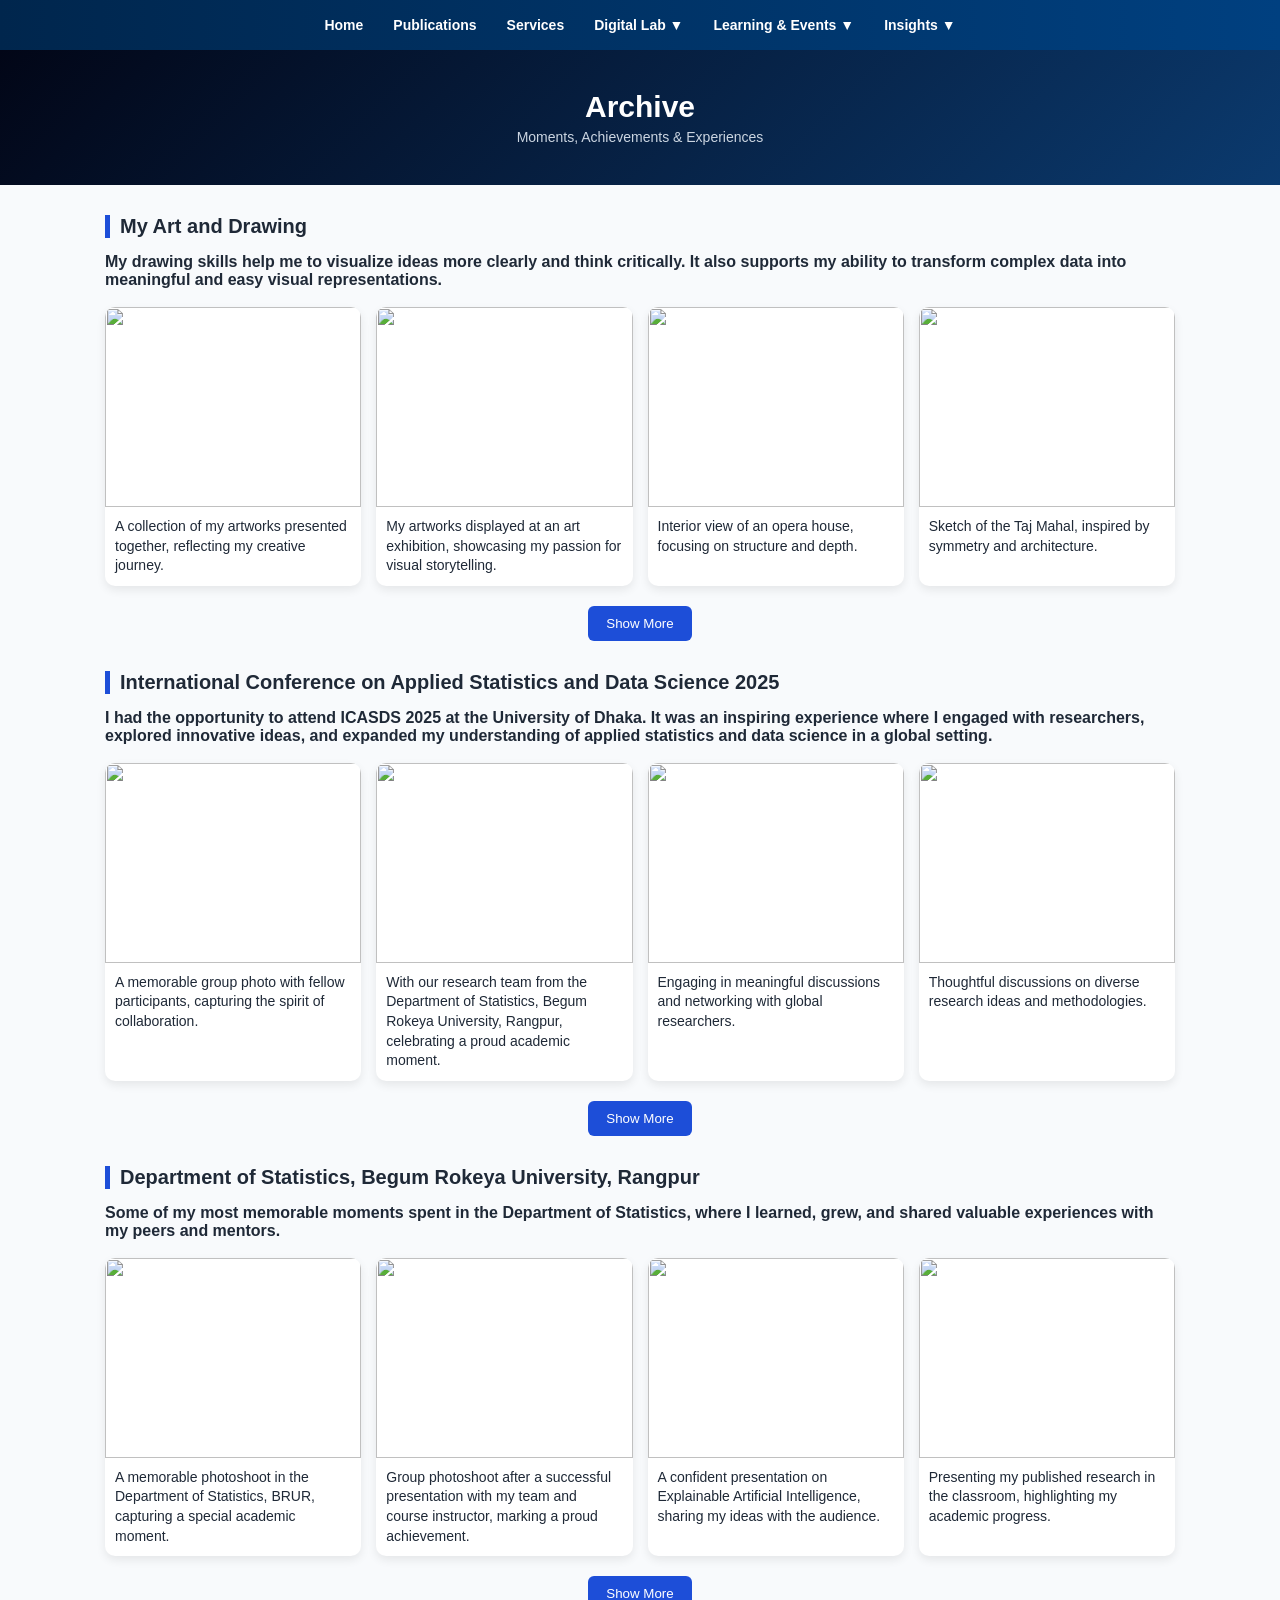
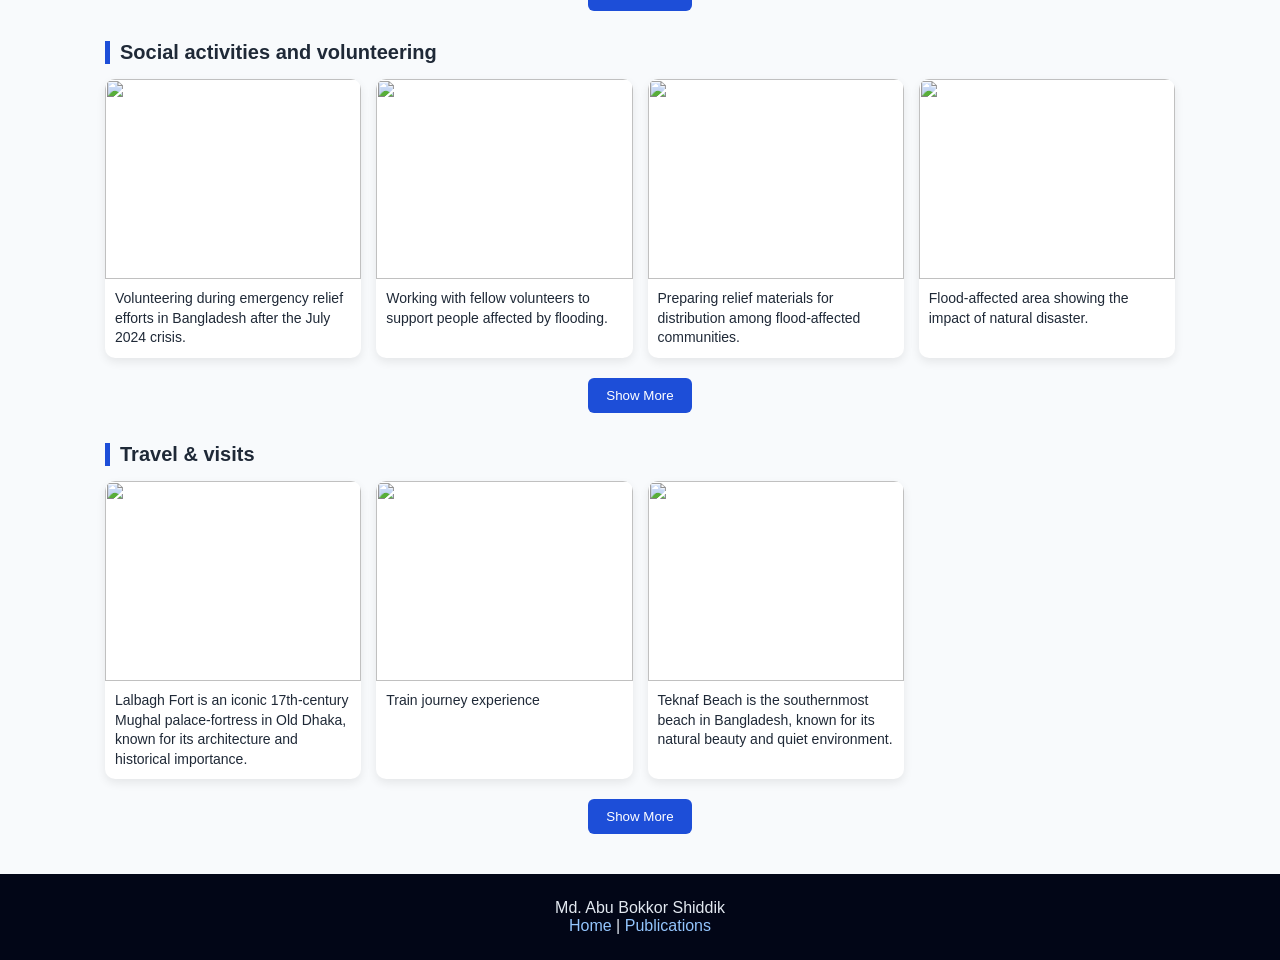
==== archive.html @ 3e2568f6 "Update archive.html" ====
<!DOCTYPE html>
<html lang="en">
<head>
<link rel="icon" type="image/png" href="https://raw.githubusercontent.com/abubokkorshiddik/AbuBokkorShiddik.abs798/main/abslogo.png">
<link rel="apple-touch-icon" href="https://raw.githubusercontent.com/abubokkorshiddik/AbuBokkorShiddik.abs798/main/abslogo.png">
<meta charset="UTF-8">
<meta name="viewport" content="width=device-width, initial-scale=1.0">

<title>Archive | Md. Abu Bokkor Shiddik</title>

<style>

/* RESET */
* {
  margin: 0;
  padding: 0;
  box-sizing: border-box;
}

/* BODY */
body {
  font-family: "Segoe UI", Arial, sans-serif;
  background: #f8fafc;
  color: #1f2937;
}
.sub-title {
  grid-column: 1 / -1;
  font-weight: 600;
  font-size: 16px;
  margin-top: 15px;
  color: #1f2937;
}
/* NAVBAR */
.navbar {
  background: linear-gradient(90deg, #00264d, #004080);
  position: sticky;
  top: 0;
  z-index: 999;
}

.nav-inner {
  max-width: 1100px;
  margin: auto;
  display: flex;
  align-items: center;
  gap: 10px;
  padding: 10px 15px;
  flex-wrap: wrap;
  justify-content: center;
}

.nav-inner a,
.dropbtn {
  color: white;
  text-decoration: none;
  font-size: 14px;
  padding: 7px 10px;
  border: none;
  background: none;
  cursor: pointer;
  font-weight: 600;
}

.nav-inner a:hover,
.dropbtn:hover {
  background: rgba(255,255,255,0.15);
  border-radius: 5px;
}

/* DROPDOWN */
.dropdown {
  position: relative;
}

.dropdown-content {
  display: none;
  position: absolute;
  background: #0f172a;
  min-width: 180px;
  top: 35px;
  border-radius: 6px;
}

.dropdown-content a {
  display: block;
  padding: 10px;
  color: #cbd5e1;
}

.dropdown-content a:hover {
  background: #1f2937;
  color: white;
}

.dropdown:hover .dropdown-content {
  display: block;
}

/* HEADER */
.header {
  background: linear-gradient(135deg, #020617, #0b3a6e);
  color: white;
  text-align: center;
  padding: 40px 15px;
}

.header h1 {
  font-size: 30px;
}

.header p {
  margin-top: 5px;
  font-size: 14px;
  color: #cbd5e1;
}

/* SECTION */
.section {
  max-width: 1100px;
  margin: 30px auto;
  padding: 0 15px;
}

.section h2 {
  font-size: 20px;
  margin-bottom: 15px;
  border-left: 5px solid #1d4ed8;
  padding-left: 10px;
}
.subsection {
  grid-column: 1 / -1;
  font-size: 16px;
  font-weight: 700;
  margin-top: 15px;
  color: #1e3a8a;
}
/* GRID */
.grid {
  display: grid;
  gap: 15px;
  align-items: stretch;
}
.card {
  opacity: 0;
  transform: translateY(10px);
  transition: all 0.4s ease;
}

.card.show {
  opacity: 1;
  transform: translateY(0);
}
/* RESPONSIVE GRID */
@media (min-width: 1024px) {
  .grid {
    grid-template-columns: repeat(4, 1fr);
  }
}

@media (min-width: 600px) and (max-width: 1023px) {
  .grid {
    grid-template-columns: repeat(2, 1fr);
  }
}

@media (max-width: 599px) {
  .grid {
    grid-template-columns: 1fr;
  }
}

/* CARD */
.card {
  background: white;
  border-radius: 10px;
  overflow: hidden;
  box-shadow: 0 4px 10px rgba(0,0,0,0.08);
  transition: 0.3s;
}

.card:hover {
  transform: translateY(-4px);
}

/* IMAGE */
.card img {
  width: 100%;
  height: 200px;
  object-fit: cover;
  display: block;
}

/* TEXT */
.card p {
  padding: 10px;
  font-size: 14px;
  line-height: 1.4;
}

/* HIDDEN */
.hidden {
  display: none !important;
}

/* BUTTON */
.show-btn {
  display: block;
  margin: 20px auto;
  padding: 10px 18px;
  border: none;
  background: #1d4ed8;
  color: white;
  border-radius: 6px;
  cursor: pointer;
}

.show-btn:hover {
  background: #1e40af;
}

/* FOOTER */
footer {
  background: #020617;
  color: #e2e8f0;
  text-align: center;
  padding: 25px;
  margin-top: 40px;
}

footer a {
  color: #93c5fd;
  text-decoration: none;
}

footer a:hover {
  color: white;
}

</style>

</head>

<body>

<!-- NAVBAR -->
<nav class="navbar">
  <div class="nav-inner">

    <a href="home.html">Home</a>
    <a href="publications.html">Publications</a>
<a href="service.html">Services</a>
    <div class="dropdown">
      <button class="dropbtn">Digital Lab ▼</button>
      <div class="dropdown-content">
        <a href="projects.html">Projects</a>
        <a href="data-code.html">Data & Code</a>
      </div>
    </div>

    <div class="dropdown">
      <button class="dropbtn">Learning & Events ▼</button>
      <div class="dropdown-content">
        <a href="courses.html">Courses & Training</a>
        <a href="conference-and-workshop.html">Conferences & Workshops</a>
      </div>
    </div>

    

    <div class="dropdown">
      <button class="dropbtn">Insights ▼</button>
      <div class="dropdown-content">
        <a href="insights.html">Posts</a>
        <a href="videos.html">Videos</a>
        <a href="archive.html">Photos & Archive</a>
      </div>
    </div>

  </div>
</nav>

<div id="lightbox" style="
  position: fixed;
  top: 0; left: 0;
  width: 100%; height: 100%;
  background: rgba(0,0,0,0.95);
  display: none;
  align-items: center;
  justify-content: center;
  flex-direction: column;
  z-index: 9999;
  padding: 20px;
">

  <img id="lightbox-img" style="
    max-width: 95%;
    max-height: 85%;
    width: auto;
    height: auto;
    object-fit: contain;
    border-radius: 8px;
    box-shadow: 0 10px 30px rgba(0,0,0,0.6);
  ">

  <!-- CLOSE BUTTON -->
  <button onclick="closeLightbox()" style="
    margin-top: 15px;
    padding: 10px 18px;
    border: none;
    background: #dc2626;
    color: white;
    border-radius: 6px;
    cursor: pointer;
    font-size: 14px;
    font-weight: 600;
  ">
    ✕ Close
  </button>

</div>
  
<!-- HEADER -->
<div class="header">
  <h1>Archive</h1>
  <p>Moments, Achievements & Experiences</p>
</div>










<!-- Art-->
<div class="section">
  <h2>My Art and Drawing</h2>

  <h4>
    My drawing skills help me to visualize ideas more clearly and think critically. 
    It also supports my ability to transform complex data into meaningful and easy visual representations.
  </h4>
  <br>

  <div class="grid" id="art">

    <div class="card">
      <img src="https://github.com/user-attachments/assets/f58caf27-92bb-40c7-a70c-789c85ff52ac"
           loading="lazy"
           decoding="async"
           fetchpriority="low"
           width="400" height="300"
           onclick="openLightbox(this)">
      <p>A collection of my artworks presented together, reflecting my creative journey.</p>
    </div>

    <div class="card">
      <img src="https://github.com/user-attachments/assets/c17f783c-0836-435f-a81b-85e2973901d8"
           loading="lazy"
           decoding="async"
           fetchpriority="low"
           width="400" height="300"
           onclick="openLightbox(this)">
      <p>My artworks displayed at an art exhibition, showcasing my passion for visual storytelling.</p>
    </div>

    <div class="card">
      <img src="https://github.com/user-attachments/assets/fa0f9e8d-51b3-4389-af4c-db37f8de9278"
           loading="lazy"
           decoding="async"
           fetchpriority="low"
           width="400" height="300"
           onclick="openLightbox(this)">
      <p>Interior view of an opera house, focusing on structure and depth.</p>
    </div>

    <div class="card">
      <img src="https://github.com/user-attachments/assets/f1d33453-810b-4374-b11a-6e66a73538db"
           loading="lazy"
           decoding="async"
           fetchpriority="low"
           width="400" height="300"
           onclick="openLightbox(this)">
      <p>Sketch of the Taj Mahal, inspired by symmetry and architecture.</p>
    </div>

    <!-- Hidden items -->
    <div class="card hidden">
      <img src="https://github.com/user-attachments/assets/ed3f8ee7-904f-4d0f-aee5-40188eb6c3a8"
           loading="lazy"
           decoding="async"
           fetchpriority="low"
           width="400" height="300"
           onclick="openLightbox(this)">
      <p>Street scene inspired by London, capturing urban life.</p>
    </div>

    <div class="card hidden">
      <img src="https://github.com/user-attachments/assets/3e09d7c8-17eb-4053-8111-90a92cae811e"
           loading="lazy"
           decoding="async"
           fetchpriority="low"
           width="400" height="300"
           onclick="openLightbox(this)">
      <p>Lighthouse symbolizing solitude and waiting.</p>
    </div>

    <div class="card hidden">
      <img src="https://github.com/user-attachments/assets/9a516bbb-546d-4bd9-b212-bb05fd2aae56"
           loading="lazy"
           decoding="async"
           fetchpriority="low"
           width="400" height="300"
           onclick="openLightbox(this)">
      <p>Rural house in Bangladesh beside a river.</p>
    </div>

    <div class="card hidden">
      <img src="https://github.com/user-attachments/assets/961d6556-4a16-4139-9837-0a1316914d14"
           loading="lazy"
           decoding="async"
           fetchpriority="low"
           width="400" height="300"
           onclick="openLightbox(this)">
      <p>Abandoned house, showing fading memories.</p>
    </div>

    <div class="card hidden">
      <img src="https://github.com/user-attachments/assets/f4efa897-dff5-4eec-bae9-d4a6ee5e28db"
           loading="lazy"
           decoding="async"
           fetchpriority="low"
           width="400" height="300"
           onclick="openLightbox(this)">
      <p>Detailed street lantern focusing on light and shadow.</p>
    </div>

    <div class="card hidden">
      <img src="https://github.com/user-attachments/assets/300ffcf3-83af-4849-9726-4c182c499856"
           loading="lazy"
           decoding="async"
           fetchpriority="low"
           width="400" height="300"
           onclick="openLightbox(this)">
      <p>Lighthouse under moonlight, showing calm beauty.</p>
    </div>

    <div class="card hidden">
      <img src="https://github.com/user-attachments/assets/9b467720-8d41-401d-ba9a-0efb037a9b48"
           loading="lazy"
           decoding="async"
           fetchpriority="low"
           width="400" height="300"
           onclick="openLightbox(this)">
      <p>Hunter’s wooden house in a forest, drawn from imagination.</p>
    </div>

    <div class="card hidden">
      <img src="https://github.com/user-attachments/assets/dc4081b3-6d4e-4727-acd5-2b6c735728d8"
           loading="lazy"
           decoding="async"
           fetchpriority="low"
           width="400" height="300"
           onclick="openLightbox(this)">
      <p>Jatiya Sangsad Bhaban, one of the largest legislative complexes.</p>
    </div>

    <div class="card hidden">
      <img src="https://github.com/user-attachments/assets/e73aa1f8-58c8-481c-99db-287185a6d822"
           loading="lazy"
           decoding="async"
           fetchpriority="low"
           width="400" height="300"
           onclick="openLightbox(this)">
      <p>Art for Pohela Boishakh, using cultural themes.</p>
    </div>

    <div class="card hidden">
      <img src="https://github.com/user-attachments/assets/0f0f38b1-b9f6-42f5-acc7-9bac55480ed1"
           loading="lazy"
           decoding="async"
           fetchpriority="low"
           width="400" height="300"
           onclick="openLightbox(this)">
      <p>Art competition organized by Bishwa Sahitya Kendra.</p>
    </div>

  </div>

  <button class="show-btn" onclick="showMore('art', this)">Show More</button>
</div>



  
<!-- CONFERENCE AT DU -->
<div class="section">
  <h2>International Conference on Applied Statistics and Data Science 2025</h2>

  <h4>
    I had the opportunity to attend ICASDS 2025 at the University of Dhaka. It was an inspiring experience where I engaged with researchers, explored innovative ideas, and expanded my understanding of applied statistics and data science in a global setting.
  </h4><br>

  <div class="grid" id="conference">

    <div class="card">
      <img src="https://github.com/user-attachments/assets/a018d3b2-c0d4-4ad9-bf37-0830107b3e78"
           loading="lazy"
         decoding="async"
  fetchpriority="low"
           width="400" height="300"
           onclick="openLightbox(this)">
      <p>A memorable group photo with fellow participants, capturing the spirit of collaboration.</p>
    </div>

    <div class="card">
      <img src="https://github.com/user-attachments/assets/7efc5424-1858-4fd5-ba77-dada434175a0"
           loading="lazy"
         decoding="async"
  fetchpriority="low"
           width="400" height="300"
           onclick="openLightbox(this)">
      <p>With our research team from the Department of Statistics, Begum Rokeya University, Rangpur, celebrating a proud academic moment.</p>
    </div>

    <div class="card">
      <img src="https://github.com/user-attachments/assets/c2da5c9e-7de5-40c9-8a45-c6d363c8970f"
           loading="lazy"
         decoding="async"
  fetchpriority="low"
           width="400" height="300"
           onclick="openLightbox(this)">
      <p>Engaging in meaningful discussions and networking with global researchers.</p>
    </div>

    <div class="card">
      <img src="https://github.com/user-attachments/assets/efb214e0-1201-4591-b4d8-5a5d71a959bf"
           loading="lazy"
         decoding="async"
  fetchpriority="low"
           width="400" height="300"
           onclick="openLightbox(this)">
      <p>Thoughtful discussions on diverse research ideas and methodologies.</p>
    </div>

    <div class="card hidden">
      <img src="https://github.com/user-attachments/assets/7f435a7d-a90f-40b3-a3b9-64446477e85b"
           loading="lazy"
         decoding="async"
  fetchpriority="low"
           width="400" height="300"
           onclick="openLightbox(this)">
      <p>Presenting research work during the poster session with confidence.</p>
    </div>

    <div class="card hidden">
      <img src="https://github.com/user-attachments/assets/78755250-f12d-4de9-8aeb-817db24f2fa7"
           loading="lazy"
         decoding="async"
  fetchpriority="low"
           width="400" height="300"
           onclick="openLightbox(this)">
      <p>An engaging moment during poster presentation and academic exchange.</p>
    </div>

    <div class="card hidden">
      <img src="https://github.com/user-attachments/assets/dd29ba96-9a6f-429c-ba12-342eaefed77b"
           loading="lazy"
         decoding="async"
  fetchpriority="low"
           width="400" height="300"
           onclick="openLightbox(this)">
      <p>An engaging moment during poster presentation and academic exchange.</p>
    </div>

    <div class="card hidden">
      <img src="https://github.com/user-attachments/assets/9f9ba732-c817-4ecd-9f1e-d533f48a356a"
           loading="lazy"
         decoding="async"
  fetchpriority="low"
           width="400" height="300"
           onclick="openLightbox(this)">
      <p>An engaging moment during poster presentation and academic exchange.</p>
    </div>

    <div class="card hidden">
      <img src="https://github.com/user-attachments/assets/570334a3-2740-40af-95b9-adcfa8160959"
           loading="lazy"
         decoding="async"
  fetchpriority="low"
           width="400" height="300"
           onclick="openLightbox(this)">
      <p>An engaging moment during poster presentation and academic exchange.</p>
    </div>

    <div class="card hidden">
      <img src="https://github.com/user-attachments/assets/2c079f2b-8eae-40b9-bd92-96e575381beb"
           loading="lazy"
         decoding="async"
  fetchpriority="low"
           width="400" height="300"
           onclick="openLightbox(this)">
      <p>Another engaging moment during poster presentation and academic exchange.</p>
    </div>

    <div class="card hidden">
      <img src="https://github.com/user-attachments/assets/eb3c1cda-cd2c-46c5-897a-3b9b643ba8a2"
           loading="lazy"
         decoding="async"
  fetchpriority="low"
           width="400" height="300"
           onclick="openLightbox(this)">
      <p>A photo capturing the collaborative and academic atmosphere.</p>
    </div>

    <div class="card hidden">
      <img src="https://github.com/user-attachments/assets/b0e51715-6a58-4794-9f58-bcb0750b836b"
           loading="lazy"
         decoding="async"
  fetchpriority="low"
           width="400" height="300"
           onclick="openLightbox(this)">
      <p>Team photo from the second day of the conference, reflecting strong teamwork.</p>
    </div>

    <div class="card hidden">
      <img src="https://github.com/user-attachments/assets/f55af88c-7a1b-45da-b818-a72ff41db51c"
           loading="lazy"
         decoding="async"
  fetchpriority="low"
           width="400" height="300"
           onclick="openLightbox(this)">
      <p>One of my research abstracts, showcasing my academic work.</p>
    </div>

    <div class="card hidden">
      <img src="https://github.com/user-attachments/assets/d4d9ef76-4953-4a1a-96cd-44d080e64283"
           loading="lazy"
         decoding="async"
  fetchpriority="low"
           width="400" height="300"
           onclick="openLightbox(this)">
      <p>A second abstract representing my continued research contributions.</p>
    </div>

    <div class="card hidden">
      <img src="https://github.com/user-attachments/assets/a5c31d33-9e51-4290-b4fc-b66eef6e2a92"
           loading="lazy"
         decoding="async"
  fetchpriority="low"
           width="400" height="300"
           onclick="openLightbox(this)">
      <p>Preparation of my research poster for presentation at the conference.</p>
    </div>

  </div>

  <button class="show-btn" onclick="showMore('conference', this)">Show More</button>
</div>

  



  
<div class="section">
  <h2>Department of Statistics, Begum Rokeya University, Rangpur</h2>

  <h4>
    Some of my most memorable moments spent in the Department of Statistics, where I learned, grew, and shared valuable experiences with my peers and mentors.
  </h4> </br>

  <div class="grid" id="stat">

    <div class="card">
      <img loading="lazy"  decoding="async"
  fetchpriority="low" src="https://github.com/user-attachments/assets/f2ff218d-4f7b-4ec9-a1a9-dbf797734a51" onclick="openLightbox(this)">
      <p>A memorable photoshoot in the Department of Statistics, BRUR, capturing a special academic moment.</p>
    </div>

    <div class="card">
      <img loading="lazy"  decoding="async"
  fetchpriority="low" src="https://github.com/user-attachments/assets/bfa3110e-b202-4d22-aa4d-06bc37d635eb" onclick="openLightbox(this)">
      <p>Group photoshoot after a successful presentation with my team and course instructor, marking a proud achievement.</p>
    </div>

    <div class="card">
      <img loading="lazy"  decoding="async"
  fetchpriority="low" src="https://github.com/user-attachments/assets/843323aa-a195-4259-8e94-fa848df2e2c6" onclick="openLightbox(this)">
      <p>A confident presentation on Explainable Artificial Intelligence, sharing my ideas with the audience.</p>
    </div>

    <div class="card">
      <img loading="lazy"  decoding="async"
  fetchpriority="low" src="https://github.com/user-attachments/assets/9c6ff761-47b6-4228-8316-1ac344166c99" onclick="openLightbox(this)">
      <p>Presenting my published research in the classroom, highlighting my academic progress.</p>
    </div>

    <div class="card hidden">
      <img loading="lazy"  decoding="async"
  fetchpriority="low" src="https://github.com/user-attachments/assets/01fd56db-7701-4dee-b967-5155065bbc56" onclick="openLightbox(this)">
      <p>Another moment presenting my research work, reflecting continuous academic engagement.</p>
    </div>

    <div class="card hidden">
      <img loading="lazy"  decoding="async"
  fetchpriority="low" src="https://github.com/user-attachments/assets/997320fa-539d-4457-bf57-d00dacd62116" onclick="openLightbox(this)">
      <p>Participating in a cultural event and reciting the famous poem “Dhumketu”.</p>
    </div>

    <div class="card hidden">
      <img loading="lazy"  decoding="async"
  fetchpriority="low" src="https://github.com/user-attachments/assets/d73e54f8-fab5-4288-a230-0d8ba0d5a7dd" onclick="openLightbox(this)">
      <p>Another cultural performance moment, celebrating literature and heritage.</p>
    </div>

    <div class="card hidden">
      <img loading="lazy"  decoding="async"
  fetchpriority="low" src="https://github.com/user-attachments/assets/2bd0a9a0-a1c2-497b-8fd5-65060170a80a" onclick="openLightbox(this)">
      <p>A group photo with seniors and peers from the Department of Statistics, BRUR.</p>
    </div>

    <div class="card hidden">
      <img loading="lazy"  decoding="async"
  fetchpriority="low" src="https://github.com/user-attachments/assets/7c9ee783-2a3d-4cd0-8cd9-0a89bb4c7073" onclick="openLightbox(this)">
      <p>Attending a seminar on higher study and career opportunities in the USA.</p>
    </div>

    <div class="card hidden">
      <img loading="lazy"  decoding="async"
  fetchpriority="low" src="https://github.com/user-attachments/assets/c9bb19cf-d843-4bcd-8b3e-e3d7dbc249e5" onclick="openLightbox(this)">
      <p>Preparing presentation slides and practicing with team on Correlation Analysis.</p>
    </div>

    <div class="card hidden">
      <img loading="lazy"  decoding="async"
  fetchpriority="low" src="https://github.com/user-attachments/assets/be242ba6-c5d1-4808-b6ed-61e5842bc48f" onclick="openLightbox(this)">
      <p>Observing Victory Day of Bangladesh with the Department.</p>
    </div>

    <div class="card hidden">
      <img loading="lazy"  decoding="async"
  fetchpriority="low" src="https://github.com/user-attachments/assets/1aa9cffc-12f6-4040-879f-26b5a23cbc50" onclick="openLightbox(this)">
      <p>Group photo after final viva voce, marking semester completion.</p>
    </div>

    <div class="card hidden">
      <img loading="lazy"  decoding="async"
  fetchpriority="low" src="https://github.com/user-attachments/assets/b1afb243-1f75-4a86-bb9e-e2def7745196" onclick="openLightbox(this)">
      <p>Team photo after presentation on Introduction to Computer with instructor.</p>
    </div>

  </div>

  <button class="show-btn" onclick="showMore('stat', this)">Show More</button>
</div>


  

  <!-- Social -->
<div class="section">
  <h2>Social activities and volunteering</h2>

  <div class="grid" id="social">

    <div class="card">
      <img src="https://github.com/user-attachments/assets/a8f66ac1-c242-41a8-a209-961fda9dcd9e" 
           loading="lazy" 
         decoding="async"
  fetchpriority="low"
           width="400" height="300"
           onclick="openLightbox(this)">
      <p>Volunteering during emergency relief efforts in Bangladesh after the July 2024 crisis.</p>
    </div>

    <div class="card">
      <img src="https://github.com/user-attachments/assets/fae3e2a9-6661-4962-905f-b05744bfa9b4" 
           loading="lazy" 
         decoding="async"
  fetchpriority="low"
           width="400" height="300"
           onclick="openLightbox(this)">
      <p>Working with fellow volunteers to support people affected by flooding.</p>
    </div>

    <div class="card">
      <img src="https://github.com/user-attachments/assets/c1941e72-abb4-42ee-9c67-0220c298af00" 
           loading="lazy" 
         decoding="async"
  fetchpriority="low"
           width="400" height="300"
           onclick="openLightbox(this)">
      <p>Preparing relief materials for distribution among flood-affected communities.</p>
    </div>

    <div class="card">
      <img src="https://github.com/user-attachments/assets/4635fb6a-6df6-43c9-be56-a7ec0f8f4a60" 
           loading="lazy" 
         decoding="async"
  fetchpriority="low"
           width="400" height="300"
           onclick="openLightbox(this)">
      <p>Flood-affected area showing the impact of natural disaster.</p>
    </div>

    <div class="card hidden">
      <img src="https://github.com/user-attachments/assets/3d172afc-cb79-4b9d-927f-06291c38b2d4" 
           loading="lazy" 
         decoding="async"
  fetchpriority="low"
           width="400" height="300"
           onclick="openLightbox(this)">
      <p>Another view of flood-affected area showing the impact of natural disaster.</p>
    </div>

  </div>

  <button class="show-btn" onclick="showMore('social', this)">Show More</button>
</div>
  












  
<!-- TRAVEL -->
<!-- TRAVEL -->
<div class="section">
  <h2>Travel & visits</h2>

  <div class="grid" id="travel">

    <div class="card">
      <img src="https://github.com/user-attachments/assets/fe721e9b-b87c-4330-9d05-257eba86a648" 
           loading="lazy" width="400" height="300"
           onclick="openLightbox(this)">
      <p>Lalbagh Fort is an iconic 17th-century Mughal palace-fortress in Old Dhaka, known for its architecture and historical importance.</p>
    </div>

    <div class="card">
      <img src="https://github.com/user-attachments/assets/84585753-e922-4e28-ac26-aeba853917f5" 
           loading="lazy" width="400" height="300"
           onclick="openLightbox(this)">
      <p>Train journey experience</p>
    </div>

    <div class="card">
      <img src="https://github.com/user-attachments/assets/ba9ab228-7544-4e87-b325-5d28561608da" 
           loading="lazy"  decoding="async"
  fetchpriority="low" width="400" height="300"
           onclick="openLightbox(this)">
      <p>Teknaf Beach is the southernmost beach in Bangladesh, known for its natural beauty and quiet environment.</p>
    </div>

    <div class="card hidden">
      <img src="https://github.com/user-attachments/assets/a47b7229-885a-41b7-bfa0-07c81f441852" 
           loading="lazy"  decoding="async"
  fetchpriority="low" width="400" height="300"
           onclick="openLightbox(this)">
      <p>The National Martyrs’ Memorial in Savar symbolizes the sacrifice of freedom fighters in 1971.</p>
    </div>

    <div class="card hidden">
      <img src="https://github.com/user-attachments/assets/a709f82a-8322-4bc8-b295-bd5290d525d5" 
           loading="lazy"  decoding="async"
  fetchpriority="low" width="400" height="300"
           onclick="openLightbox(this)">
      <p>Rayerbazar Martyred Intellectuals Memorial represents the loss of intellectuals during the liberation war.</p>
    </div>

    <div class="card hidden">
      <img src="https://github.com/user-attachments/assets/2ca33777-cbba-4e31-80d5-3016c3fd968f" 
           loading="lazy"  decoding="async"
  fetchpriority="low" width="400" height="300"
           onclick="openLightbox(this)">
      <p>Curzon Hall at the University of Dhaka is a historic architectural landmark.</p>
    </div>

    <div class="card hidden">
      <img src="https://github.com/user-attachments/assets/a7eb48ed-89cf-41cd-b962-e09fea0c91a3" 
           loading="lazy"  decoding="async"
  fetchpriority="low" width="400" height="300"
           onclick="openLightbox(this)">
      <p>Patgram Railway Station is an important transport hub in northern Bangladesh.</p>
    </div>

    <div class="card hidden">
      <img src="https://github.com/user-attachments/assets/8038f628-e10c-4828-9f27-dbfbebb437e4" 
           loading="lazy"  decoding="async"
  fetchpriority="low" width="400" height="300"
           onclick="openLightbox(this)">
      <p>Burimari Railway Station connects Bangladesh with the Burimari land port.</p>
    </div>

    <div class="card hidden">
      <img src="https://github.com/user-attachments/assets/5883673f-3369-46f2-8dd4-6bc8c0df1e3b" 
           loading="lazy"  decoding="async"
  fetchpriority="low" width="400" height="300"
           onclick="openLightbox(this)">
      <p>Angarpota enclave is historically important for Bangladesh after the land boundary agreement.</p>
    </div>

    <div class="card hidden">
      <img src="https://github.com/user-attachments/assets/5aef2c89-f0c9-469e-9602-e50b3b7ac460" 
           loading="lazy"  decoding="async"
  fetchpriority="low" width="400" height="300"
           onclick="openLightbox(this)">
      <p>Tin Bigha Corridor provides a 24-hour connection between Bangladesh mainland and enclaves.</p>
    </div>

    <div class="card hidden">
      <img src="https://github.com/user-attachments/assets/3378dae7-dc30-46bd-a456-603bcadf721a" 
           loading="lazy"  decoding="async"
  fetchpriority="low" width="400" height="300"
           onclick="openLightbox(this)">
      <p>Lalmonirhat Railway Station is a major transport hub in northern Bangladesh.</p>
    </div>

    <div class="card hidden">
      <img src="https://github.com/user-attachments/assets/9764d598-4ed2-47d6-9bcd-c39db81e1bb5" 
           loading="lazy"  decoding="async"
  fetchpriority="low" width="400" height="300"
           onclick="openLightbox(this)">
      <p>Burimari Land Port is a key international border crossing point.</p>
    </div>

    <div class="card hidden">
      <img src="https://github.com/user-attachments/assets/537f33d6-6082-4fbc-a3c3-bb04947f8c43" 
           loading="lazy"  decoding="async"
  fetchpriority="low" width="400" height="300"
           onclick="openLightbox(this)">
      <p>Nilphamari Railway Station is one of the oldest railway stations in Bangladesh.</p>
    </div>

    <div class="card hidden">
      <img src="https://github.com/user-attachments/assets/d7c7f407-f8f4-41e8-ad47-bb513d0624b0" 
           loading="lazy"  decoding="async"
  fetchpriority="low" width="400" height="300"
           onclick="openLightbox(this)">
      <p>Nilphamari Railway Station overview</p>
    </div>

    <div class="card hidden">
      <img src="https://github.com/user-attachments/assets/dda74b63-bcb2-4aa3-a03d-8e0b52ce9387" 
           loading="lazy"  decoding="async"
  fetchpriority="low" width="400" height="300"
           onclick="openLightbox(this)">
      <p>An old house in Nilphamari</p>
    </div>

    <div class="card hidden">
      <img src="https://github.com/user-attachments/assets/5a4022b6-2e52-47d7-9a81-87a5028802a4" 
           loading="lazy" decoding="async"
  fetchpriority="low" width="400" height="300"
           onclick="openLightbox(this)">
      <p>Nilsagar is a famous lake known for migratory birds and natural beauty.</p>
    </div>

   

    <div class="card hidden">
      <img src="https://github.com/user-attachments/assets/83d73289-1aab-4590-882c-3b04f48680e6" 
           loading="lazy"  decoding="async"
  fetchpriority="low" width="400" height="300"
           onclick="openLightbox(this)">
      <p>Shah Sultan Balkhi Mahisawar Mazar is a historic religious site in Bogura.</p>
    </div>

    <div class="card hidden">
      <img src="https://github.com/user-attachments/assets/be2f74ea-253b-4434-8b19-283f1f405e0c" 
           loading="lazy"  decoding="async"
  fetchpriority="low" width="400" height="300"
           onclick="openLightbox(this)">
      <p>University of Barishal is a scenic public university in Bangladesh.</p>
    </div>

    <div class="card hidden">
      <img src="https://github.com/user-attachments/assets/c52d8bfc-b85d-4105-85ca-b3e807b244fb" 
           loading="lazy"  decoding="async"
  fetchpriority="low" width="400" height="300"
           onclick="openLightbox(this)">
      <p>Padma River in Rajshahi with peaceful environment and scenic views.</p>
    </div>

    <div class="card hidden">
      <img src="https://github.com/user-attachments/assets/4cdc46d0-a7f0-4d6f-8850-3ad31b54b63b" 
           loading="lazy"  decoding="async"
  fetchpriority="low" width="400" height="300"
           onclick="openLightbox(this)">
      <p>Parbatipur Junction is a historic railway hub in Bangladesh.</p>
    </div>

    <div class="card hidden">
      <img src="https://github.com/user-attachments/assets/b34857c1-e946-44db-8700-c295b7605cfc" 
           loading="lazy"  decoding="async"
  fetchpriority="low" width="400" height="300"
           onclick="openLightbox(this)">
      <p>Kantajew Temple is famous for its terracotta art and historical beauty.</p>
    </div>

    <div class="card hidden">
      <img src="https://github.com/user-attachments/assets/2a78a512-f78a-4ba8-9be4-f95bad0bc7b0" 
           loading="lazy"  decoding="async"
  fetchpriority="low" width="400" height="300"
           onclick="openLightbox(this)">
      <p>Ramsagar National Park is a popular picnic and historical destination.</p>
    </div>

    <div class="card hidden">
      <img src="https://github.com/user-attachments/assets/9f22b181-a9c7-424f-9b3f-cbceff42e7d2" 
           loading="lazy"  decoding="async"
  fetchpriority="low" width="400" height="300"
           onclick="openLightbox(this)">
      <p>Singra National Park is known for its biodiversity and natural forest.</p>
    </div>

    <div class="card hidden">
      <img src="img/travel4.jpg" 
           loading="lazy"  decoding="async"
  fetchpriority="low" width="400" height="300"
           onclick="openLightbox(this)">
      <p>Tetulia is famous for its tea gardens and natural beauty.</p>
    </div>

    <div class="card hidden">
      <img src="https://github.com/user-attachments/assets/2bf51026-1fdd-487a-94a9-49eeb891224b" 
           loading="lazy"  decoding="async"
  fetchpriority="low" width="400" height="300"
           onclick="openLightbox(this)">
      <p>Banglabandha is the northernmost border point of Bangladesh.</p>
    </div>

  </div>

  <button class="show-btn" onclick="showMore('travel', this)">Show More</button>
</div>
  


<!-- FOOTER -->
<footer>
  <p>Md. Abu Bokkor Shiddik</p>
  <p>
    <a href="home.html">Home</a> |
    <a href="publications.html">Publications</a>
  </p>
</footer>






  
<script>

/* SHOW MORE / SHOW LESS (smooth + optimized) */
function showMore(sectionId, btn) {
  const section = document.getElementById(sectionId);
  if (!section) return;

  const cards = section.querySelectorAll('.card');
  const isExpanded = btn.dataset.expanded === "true";

  if (!isExpanded) {

    cards.forEach((card, index) => {
      card.classList.remove('hidden');

      /* add smooth stagger animation */
      setTimeout(() => {
        card.classList.add('show');
      }, index * 40);
    });

    btn.innerText = "Show Less";
    btn.dataset.expanded = "true";

  } else {

    cards.forEach((card, index) => {
      if (index >= 4) {
        card.classList.remove('show');
        card.classList.add('hidden');
      }
    });

    btn.innerText = "Show More";
    btn.dataset.expanded = "false";
  }
}

/* LIGHTBOX OPEN */
function openLightbox(img) {
  const lightbox = document.getElementById("lightbox");
  const lightboxImg = document.getElementById("lightbox-img");

  if (!lightbox || !lightboxImg) return;

  lightbox.style.display = "flex";
  lightboxImg.src = img.src || "";
}

/* LIGHTBOX CLOSE */
function closeLightbox() {
  const lightbox = document.getElementById("lightbox");

  if (lightbox) {
    lightbox.style.display = "none";
  }
}

/* INITIAL SETUP */
document.addEventListener("DOMContentLoaded", () => {

  const lightbox = document.getElementById("lightbox");

  if (lightbox) {

    const lightboxImg = document.getElementById("lightbox-img");

    /* close on outside click */
    lightbox.addEventListener("click", (e) => {
      if (e.target === lightbox) {
        closeLightbox();
      }
    });

    /* close on ESC key */
    document.addEventListener("keydown", (e) => {
      if (e.key === "Escape") {
        closeLightbox();
      }
    });
  }

  /* set initial state for all sections */
  document.querySelectorAll(".section").forEach(section => {
    const cards = section.querySelectorAll(".card");
    const btn = section.querySelector(".show-btn");

    cards.forEach((card, index) => {
      if (index >= 4) {
        card.classList.add("hidden");
      } else {
        card.classList.add("show");
      }
    });

    if (btn) {
      btn.dataset.expanded = "false";
      btn.innerText = "Show More";
    }
  });

});
</script>

</body>
</html>
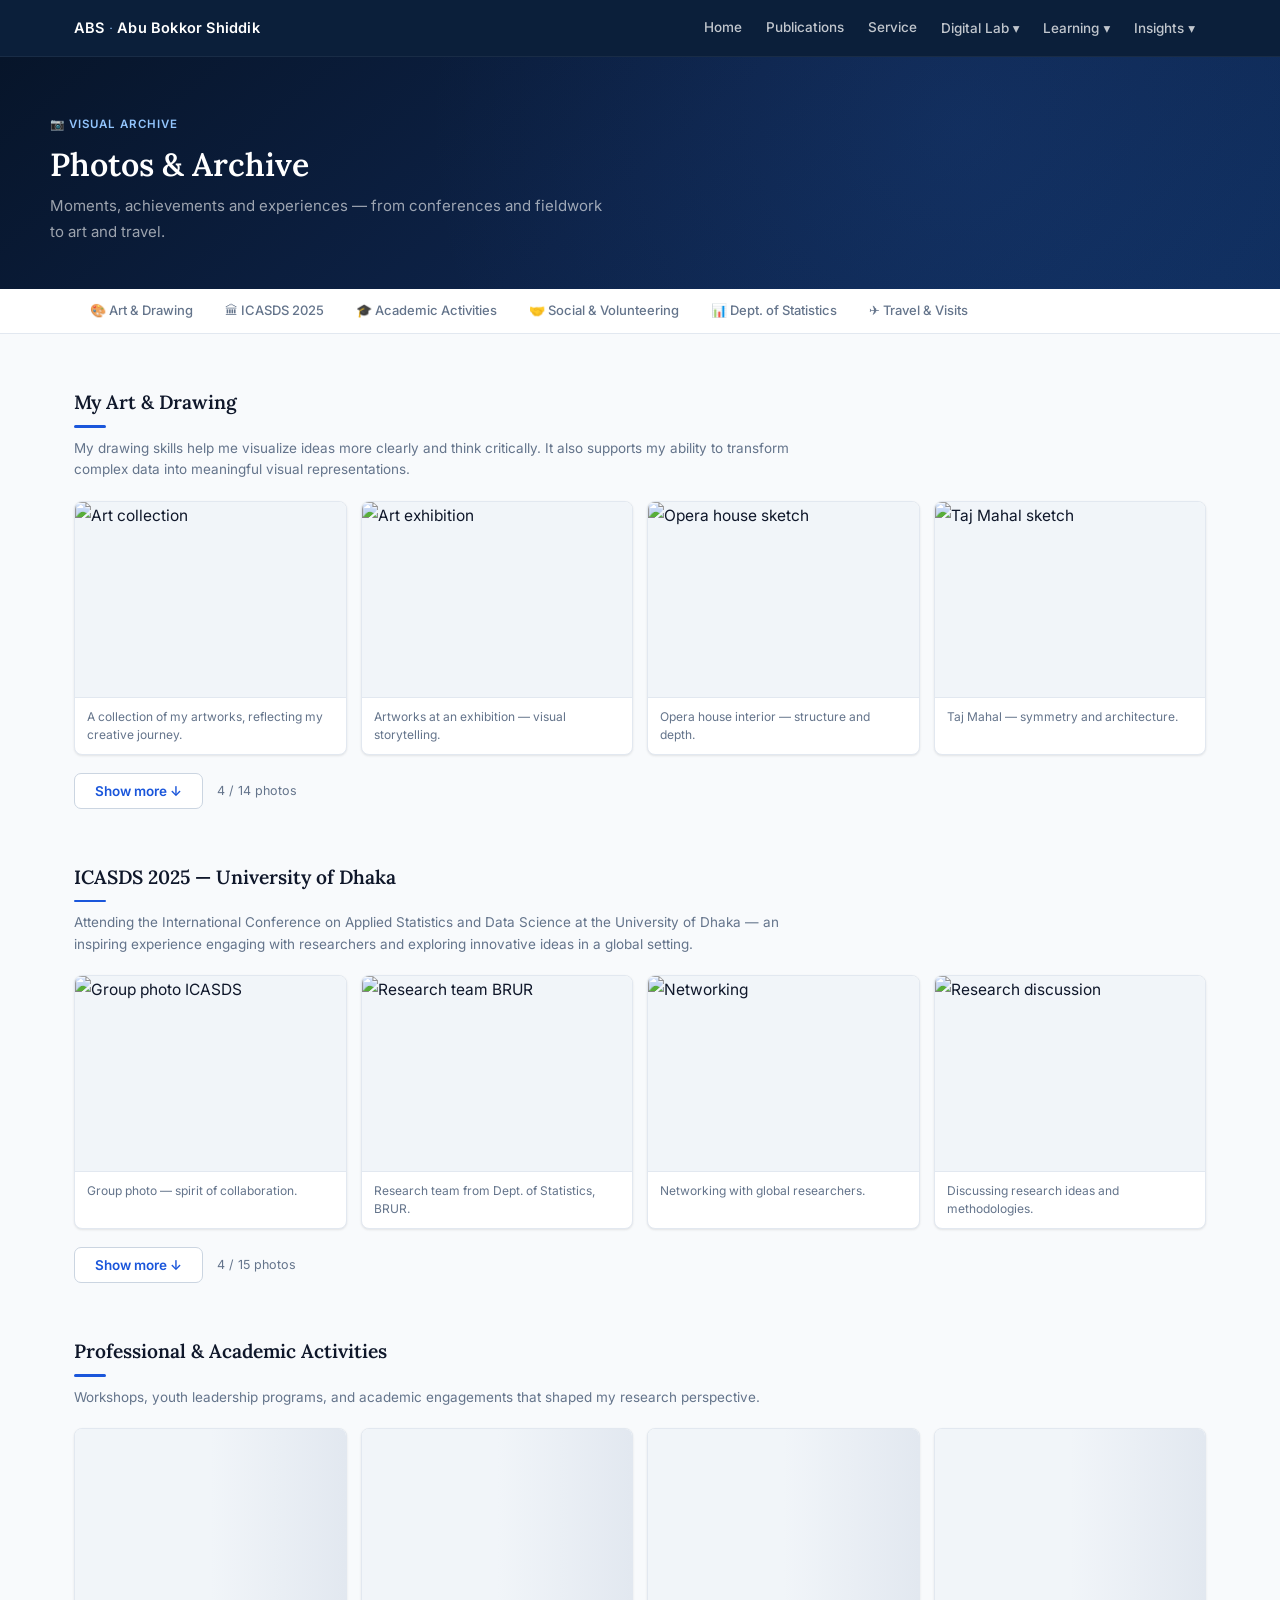
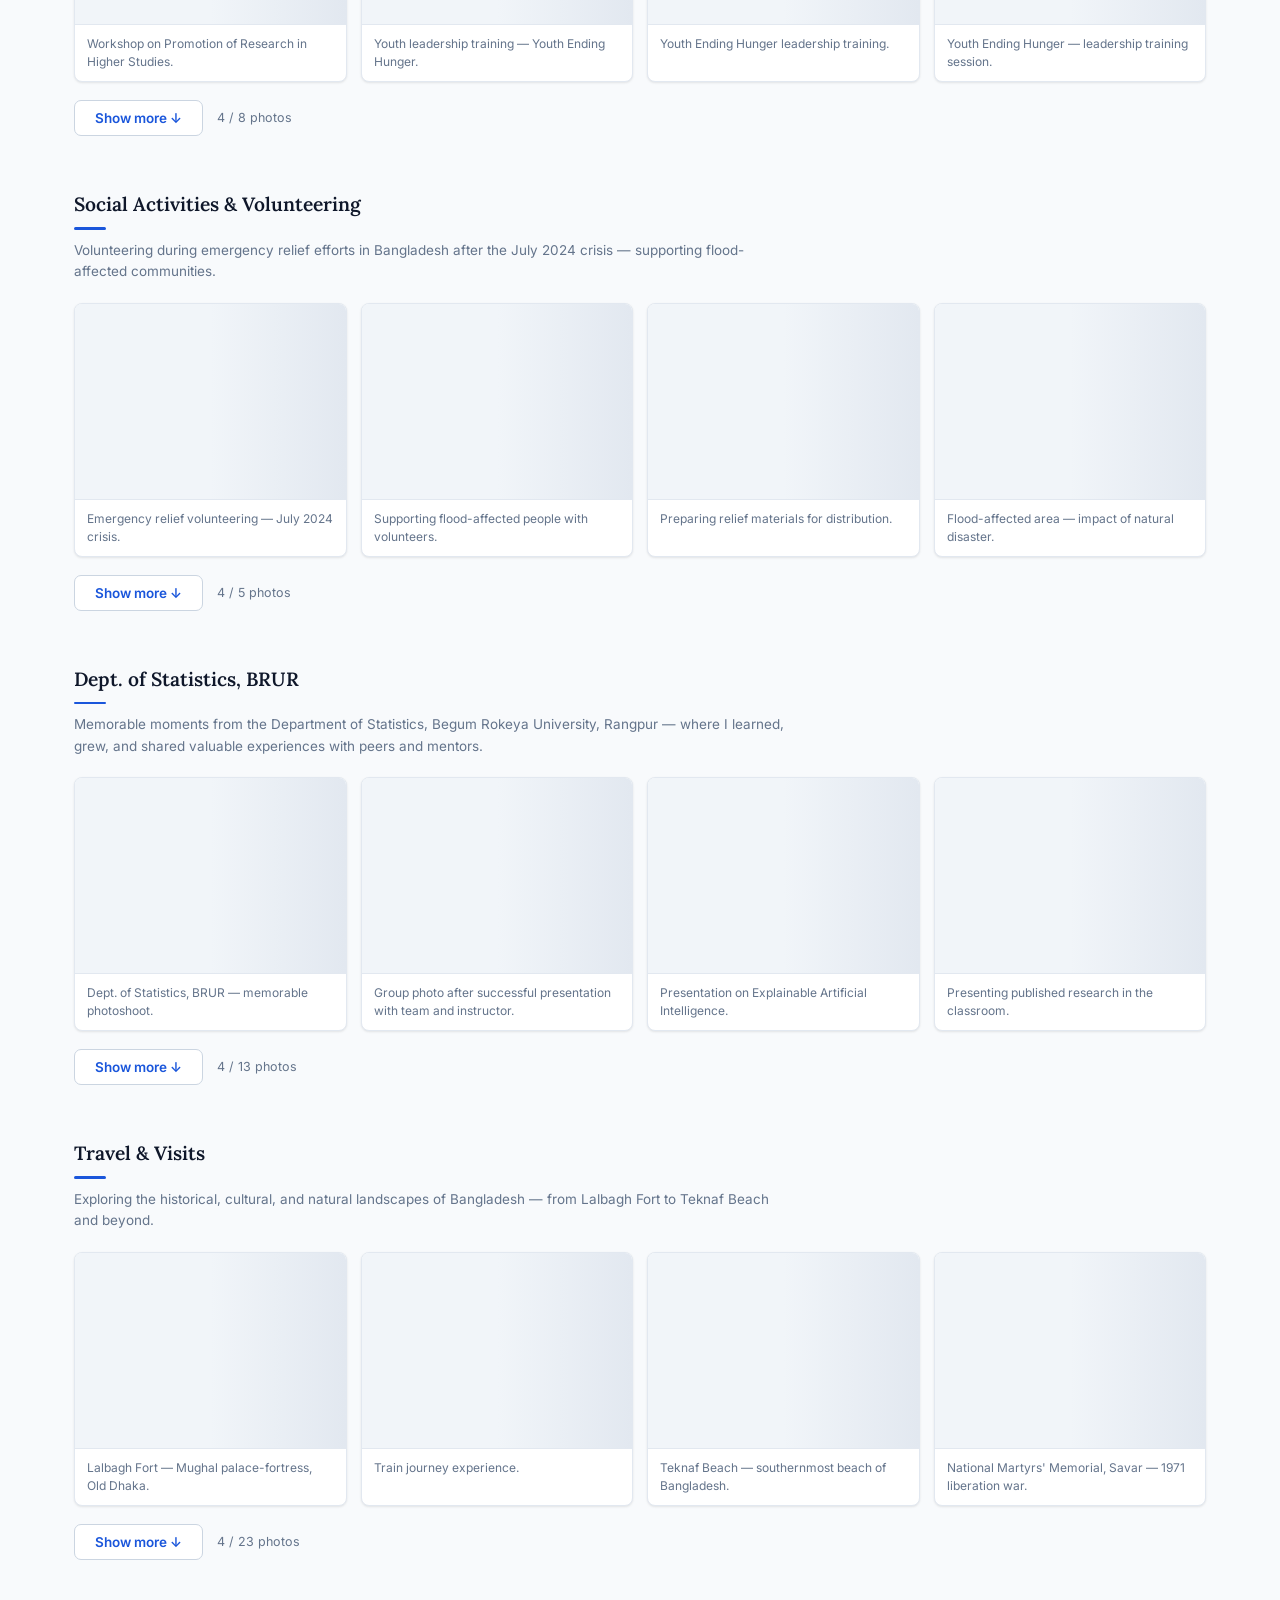
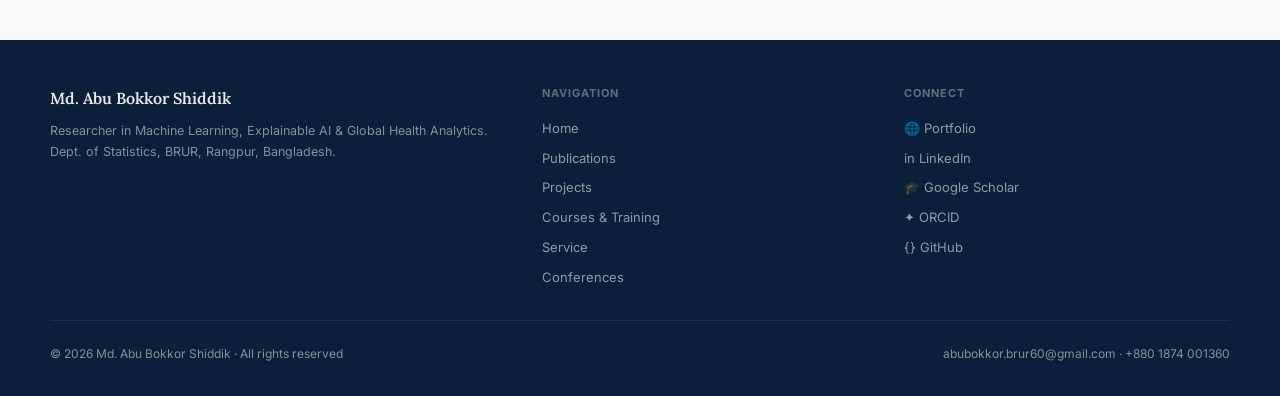
==== commit e2aaeb0c: "Update archive.html" ====
--- a/archive.html
+++ b/archive.html
@@ -1,1171 +1,714 @@
 <!DOCTYPE html>
 <html lang="en">
 <head>
-<link rel="icon" type="image/png" href="https://raw.githubusercontent.com/abubokkorshiddik/AbuBokkorShiddik.abs798/main/abslogo.png">
-<link rel="apple-touch-icon" href="https://raw.githubusercontent.com/abubokkorshiddik/AbuBokkorShiddik.abs798/main/abslogo.png">
-<meta charset="UTF-8">
-<meta name="viewport" content="width=device-width, initial-scale=1.0">
-
-<title>Archive | Md. Abu Bokkor Shiddik</title>
-
-<style>
-
-/* RESET */
-* {
-  margin: 0;
-  padding: 0;
-  box-sizing: border-box;
+  <link rel="icon" type="image/png" href="https://raw.githubusercontent.com/abubokkorshiddik/AbuBokkorShiddik.abs798/main/abslogo.png">
+  <link rel="apple-touch-icon" href="https://raw.githubusercontent.com/abubokkorshiddik/AbuBokkorShiddik.abs798/main/abslogo.png">
+  <meta charset="UTF-8">
+  <meta name="viewport" content="width=device-width, initial-scale=1.0">
+  <meta name="description" content="Photos & Archive — Md. Abu Bokkor Shiddik. Moments, achievements and experiences.">
+  <title>Archive | Md. Abu Bokkor Shiddik</title>
+  <link rel="preconnect" href="https://fonts.googleapis.com">
+  <link rel="preconnect" href="https://fonts.gstatic.com" crossorigin>
+  <link href="https://fonts.googleapis.com/css2?family=Inter:wght@300;400;500;600;700&family=Lora:ital,wght@0,500;0,600;1,400&display=swap" rel="stylesheet">
+  <style>
+    *, *::before, *::after { box-sizing: border-box; margin: 0; padding: 0; }
+    html { scroll-behavior: smooth; }
+
+    :root {
+      --navy: #0b1f3a;
+      --blue: #1a56db;
+      --blue-hover: #1648c0;
+      --sky: #e8f0fe;
+      --sky2: #d2e3fc;
+      --text: #0f172a;
+      --text2: #334155;
+      --text3: #64748b;
+      --border: #e2e8f0;
+      --border2: #cbd5e1;
+      --bg: #f8fafc;
+      --white: #ffffff;
+      --radius: 8px;
+      --radius-lg: 14px;
+      --shadow-sm: 0 1px 3px rgba(0,0,0,0.06), 0 1px 2px rgba(0,0,0,0.04);
+      --shadow: 0 4px 16px rgba(0,0,0,0.08);
+    }
+
+    body {
+      font-family: 'Inter', system-ui, -apple-system, sans-serif;
+      color: var(--text);
+      font-size: 15.5px;
+      line-height: 1.75;
+      background: var(--bg);
+    }
+    a { color: inherit; text-decoration: none; }
+
+    /* ── NAVBAR ── */
+    .navbar { background: var(--navy); position: sticky; top: 0; z-index: 9999; border-bottom: 1px solid rgba(255,255,255,0.06); }
+    .nav-bar-inner { max-width: 1180px; margin: auto; padding: 0 24px; display: flex; align-items: center; height: 56px; }
+    .nav-brand { font-size: 14.5px; font-weight: 600; color: #fff; letter-spacing: 0.2px; margin-right: auto; white-space: nowrap; }
+    .nav-brand span { color: #93c5fd; font-weight: 300; }
+    .nav-links { display: flex; align-items: center; gap: 2px; }
+    .nav-links > a, .dropbtn {
+      color: rgba(255,255,255,0.75); font-size: 13.5px; font-weight: 500; padding: 6px 11px;
+      border-radius: 6px; border: none; background: none; cursor: pointer; font-family: inherit;
+      transition: background 0.18s, color 0.18s; white-space: nowrap; display: flex; align-items: center; gap: 4px;
+    }
+    .nav-links > a:hover, .dropbtn:hover { color: #fff; background: rgba(255,255,255,0.09); }
+    .dropdown { position: relative; }
+    .dropdown-content {
+      position: absolute; top: calc(100% + 6px); left: 0; background: #132444;
+      border: 1px solid rgba(255,255,255,0.1); border-radius: 10px; min-width: 190px; padding: 6px;
+      box-shadow: 0 12px 32px rgba(0,0,0,0.3); opacity: 0; visibility: hidden; transform: translateY(6px);
+      transition: opacity 0.2s, transform 0.2s, visibility 0.2s; pointer-events: none; z-index: 9999;
+    }
+    .dropdown:hover .dropdown-content, .dropdown.active .dropdown-content {
+      opacity: 1; visibility: visible; transform: translateY(0); pointer-events: auto;
+    }
+    .dropdown-content a {
+      display: flex; align-items: center; gap: 8px; padding: 8px 12px;
+      color: rgba(255,255,255,0.72); font-size: 13px; font-weight: 500; border-radius: 6px;
+      transition: background 0.15s, color 0.15s;
+    }
+    .dropdown-content a:hover { background: rgba(255,255,255,0.08); color: #fff; }
+    .hamburger { display: none; flex-direction: column; gap: 5px; background: none; border: none; cursor: pointer; padding: 7px; border-radius: 6px; margin-left: 10px; transition: background 0.2s; }
+    .hamburger:hover { background: rgba(255,255,255,0.1); }
+    .hamburger span { display: block; width: 21px; height: 2px; background: rgba(255,255,255,0.85); border-radius: 2px; transition: transform 0.28s, opacity 0.28s; }
+    .hamburger.open span:nth-child(1) { transform: translateY(7px) rotate(45deg); }
+    .hamburger.open span:nth-child(2) { opacity: 0; }
+    .hamburger.open span:nth-child(3) { transform: translateY(-7px) rotate(-45deg); }
+    .nav-drawer { display: none; background: #0d1c38; border-top: 1px solid rgba(255,255,255,0.07); overflow: hidden; max-height: 0; transition: max-height 0.38s cubic-bezier(0.4,0,0.2,1); }
+    .nav-drawer.open { max-height: 700px; }
+    .drawer-inner { padding: 8px 0 16px; }
+    .drawer-link { display: block; color: rgba(255,255,255,0.78); font-size: 15px; font-weight: 500; padding: 11px 24px; transition: background 0.15s, color 0.15s; }
+    .drawer-link:hover { background: rgba(255,255,255,0.06); color: #fff; }
+    .drawer-section-label { font-size: 10.5px; font-weight: 700; text-transform: uppercase; letter-spacing: 1.2px; color: rgba(255,255,255,0.3); padding: 14px 24px 4px; }
+    .drawer-sub .drawer-link { padding-left: 38px; font-size: 14px; color: rgba(255,255,255,0.58); }
+    .drawer-divider { height: 1px; background: rgba(255,255,255,0.06); margin: 4px 0; }
+    @media (max-width: 900px) { .nav-links { display: none; } .hamburger { display: flex; } .nav-drawer { display: block; } }
+
+    /* ── PAGE HEADER ── */
+    .page-hero {
+      background: linear-gradient(140deg, #07152a 0%, #0d2247 50%, #0f2d5c 100%);
+      color: white; padding: 52px 24px 44px; position: relative; overflow: hidden;
+    }
+    .page-hero::before {
+      content: ''; position: absolute; inset: 0;
+      background: radial-gradient(circle at 75% 30%, rgba(59,130,246,0.1) 0%, transparent 55%);
+      pointer-events: none;
+    }
+    .page-hero-inner { max-width: 1180px; margin: auto; position: relative; }
+    .page-hero-label {
+      display: inline-flex; align-items: center; gap: 7px;
+      font-size: 11.5px; font-weight: 600; letter-spacing: 1px; text-transform: uppercase;
+      color: #93c5fd; margin-bottom: 12px;
+    }
+    .page-hero h1 { font-family: 'Lora', serif; font-size: 2rem; font-weight: 600; line-height: 1.2; margin-bottom: 8px; }
+    .page-hero p { font-size: 15px; color: rgba(255,255,255,0.6); max-width: 560px; }
+
+    /* ── TOC TABS ── */
+    .toc-bar { background: var(--white); border-bottom: 1px solid var(--border); position: sticky; top: 56px; z-index: 100; }
+    .toc-inner { max-width: 1180px; margin: auto; padding: 0 24px; display: flex; gap: 0; overflow-x: auto; scrollbar-width: none; }
+    .toc-inner::-webkit-scrollbar { display: none; }
+    .toc-tab {
+      display: inline-flex; align-items: center; gap: 6px; padding: 13px 16px;
+      font-size: 13px; font-weight: 500; color: var(--text3); border-bottom: 2.5px solid transparent;
+      white-space: nowrap; cursor: pointer; transition: color 0.18s, border-color 0.18s; background: none; border-top: none; border-left: none; border-right: none;
+      font-family: inherit;
+    }
+    .toc-tab:hover { color: var(--blue); }
+    .toc-tab.active { color: var(--blue); border-bottom-color: var(--blue); }
+
+    /* ── MAIN ── */
+    .page-body { max-width: 1180px; margin: 0 auto; padding: 0 24px 80px; }
+
+    /* ── SECTION ── */
+    .gallery-section { padding: 52px 0 0; }
+    .section-head { margin-bottom: 10px; }
+    .section-head h2 { font-family: 'Lora', serif; font-size: 1.2rem; font-weight: 600; color: var(--text); position: relative; padding-bottom: 8px; display: inline-block; }
+    .section-head h2::after { content: ''; position: absolute; bottom: 0; left: 0; width: 32px; height: 2.5px; background: var(--blue); border-radius: 2px; }
+    .section-desc { font-size: 13.5px; color: var(--text3); margin-top: 10px; margin-bottom: 20px; max-width: 720px; line-height: 1.6; }
+
+    /* ── PHOTO GRID ── */
+    .photo-grid {
+      display: grid;
+      grid-template-columns: repeat(4, 1fr);
+      gap: 14px;
+    }
+    @media (max-width: 1024px) { .photo-grid { grid-template-columns: repeat(3, 1fr); } }
+    @media (max-width: 700px)  { .photo-grid { grid-template-columns: repeat(2, 1fr); } }
+    @media (max-width: 420px)  { .photo-grid { grid-template-columns: 1fr; } }
+
+    /* ── PHOTO CARD ── */
+    .photo-card {
+      background: var(--white);
+      border: 1px solid var(--border);
+      border-radius: var(--radius);
+      overflow: hidden;
+      box-shadow: var(--shadow-sm);
+      cursor: pointer;
+      transition: transform 0.22s, box-shadow 0.22s, border-color 0.22s;
+      /* hidden by default — JS controls visibility */
+      display: none;
+    }
+    .photo-card.visible { display: block; }
+    .photo-card:hover { transform: translateY(-3px); box-shadow: var(--shadow); border-color: var(--border2); }
+
+    /* Image wrapper — keeps aspect ratio, shows skeleton while loading */
+    .img-wrap {
+      position: relative;
+      width: 100%;
+      padding-top: 72%; /* 4:3 ratio */
+      background: #f1f5f9;
+      overflow: hidden;
+    }
+    .img-wrap::before {
+      /* skeleton shimmer */
+      content: '';
+      position: absolute;
+      inset: 0;
+      background: linear-gradient(90deg, #f1f5f9 25%, #e2e8f0 50%, #f1f5f9 75%);
+      background-size: 200% 100%;
+      animation: shimmer 1.4s infinite;
+      z-index: 1;
+    }
+    .img-wrap.loaded::before { display: none; }
+    @keyframes shimmer { 0% { background-position: 200% 0; } 100% { background-position: -200% 0; } }
+
+    .img-wrap img {
+      position: absolute;
+      inset: 0;
+      width: 100%;
+      height: 100%;
+      object-fit: cover;
+      display: block;
+      opacity: 0;
+      transition: opacity 0.35s;
+      z-index: 2;
+    }
+    .img-wrap img.loaded { opacity: 1; }
+
+    .photo-caption {
+      padding: 10px 12px;
+      font-size: 12px;
+      color: var(--text3);
+      line-height: 1.5;
+      border-top: 1px solid var(--border);
+    }
+
+    /* ── SHOW MORE BUTTON ── */
+    .show-more-wrap { margin-top: 18px; display: flex; align-items: center; gap: 14px; }
+    .show-more-btn {
+      display: inline-flex; align-items: center; gap: 7px;
+      background: var(--white); border: 1px solid var(--border2); color: var(--blue);
+      font-size: 13.5px; font-weight: 600; padding: 9px 20px; border-radius: 7px;
+      cursor: pointer; font-family: inherit; transition: background 0.18s, border-color 0.18s;
+    }
+    .show-more-btn:hover { background: var(--sky); border-color: #93c5fd; }
+    .photo-count-label { font-size: 12.5px; color: var(--text3); }
+
+    /* ── LIGHTBOX ── */
+    #lightbox {
+      position: fixed; inset: 0;
+      background: rgba(5, 10, 20, 0.96);
+      display: none; align-items: center; justify-content: center;
+      flex-direction: column; z-index: 99999; padding: 20px;
+      backdrop-filter: blur(4px);
+    }
+    #lightbox.open { display: flex; }
+    .lb-img-wrap { position: relative; max-width: min(92vw, 900px); max-height: 80vh; }
+    #lightbox-img { display: block; max-width: 100%; max-height: 80vh; border-radius: 10px; object-fit: contain; }
+    #lightbox-caption { margin-top: 14px; font-size: 13px; color: rgba(255,255,255,0.55); text-align: center; max-width: 560px; line-height: 1.5; }
+    .lb-close {
+      position: absolute; top: -14px; right: -14px;
+      width: 32px; height: 32px; border-radius: 50%;
+      background: rgba(255,255,255,0.12); border: 1px solid rgba(255,255,255,0.2);
+      color: #fff; font-size: 15px; font-weight: 600; cursor: pointer;
+      display: flex; align-items: center; justify-content: center;
+      transition: background 0.18s;
+    }
+    .lb-close:hover { background: rgba(220,38,38,0.7); }
+    .lb-nav {
+      position: absolute; top: 50%; transform: translateY(-50%);
+      width: 40px; height: 40px; border-radius: 50%;
+      background: rgba(255,255,255,0.1); border: 1px solid rgba(255,255,255,0.15);
+      color: #fff; font-size: 18px; cursor: pointer; display: flex; align-items: center; justify-content: center;
+      transition: background 0.18s;
+    }
+    .lb-nav:hover { background: rgba(255,255,255,0.2); }
+    .lb-prev { left: -56px; }
+    .lb-next { right: -56px; }
+    @media (max-width: 600px) { .lb-prev { left: 4px; } .lb-next { right: 4px; } .lb-close { top: 4px; right: 4px; position: fixed; } }
+
+    /* ── FOOTER ── */
+    footer { background: var(--navy); color: rgba(255,255,255,0.5); padding: 44px 24px 32px; margin-top: 0; }
+    .footer-inner { max-width: 1180px; margin: auto; display: grid; grid-template-columns: 1.4fr 1fr 1fr; gap: 36px; padding-bottom: 32px; border-bottom: 1px solid rgba(255,255,255,0.07); }
+    .footer-col-title { font-size: 11px; font-weight: 700; text-transform: uppercase; letter-spacing: 1px; color: rgba(255,255,255,0.35); margin-bottom: 14px; }
+    .footer-name { font-family: 'Lora', serif; font-size: 16px; font-weight: 600; color: rgba(255,255,255,0.9); margin-bottom: 8px; }
+    .footer-desc { font-size: 12.5px; line-height: 1.7; }
+    .footer-nav-links, .footer-social-links { display: flex; flex-direction: column; gap: 7px; }
+    .footer-nav-links a, .footer-social-links a { font-size: 13px; color: rgba(255,255,255,0.55); transition: color 0.15s; }
+    .footer-nav-links a:hover { color: rgba(255,255,255,0.9); }
+    .footer-social-links a:hover { color: #93c5fd; }
+    .footer-bottom { max-width: 1180px; margin: 22px auto 0; display: flex; justify-content: space-between; align-items: center; flex-wrap: wrap; gap: 8px; }
+    .footer-bottom p { font-size: 12px; }
+    @media (max-width: 1024px) { .footer-inner { grid-template-columns: 1fr 1fr; } }
+    @media (max-width: 600px) { .footer-inner { grid-template-columns: 1fr; } .footer-bottom { flex-direction: column; text-align: center; } }
+  </style>
+</head>
+<body>
+
+<!-- NAVBAR -->
+<nav class="navbar">
+  <div class="nav-bar-inner">
+    <div class="nav-brand">ABS<span> · </span>Abu Bokkor Shiddik</div>
+    <div class="nav-links">
+      <a href="home.html">Home</a>
+      <a href="publications.html">Publications</a>
+      <a href="service.html">Service</a>
+      <div class="dropdown">
+        <button class="dropbtn">Digital Lab ▾</button>
+        <div class="dropdown-content">
+          <a href="projects.html">⚗ Projects</a>
+          <a href="data-code.html">💾 Data &amp; Code</a>
+        </div>
+      </div>
+      <div class="dropdown">
+        <button class="dropbtn">Learning ▾</button>
+        <div class="dropdown-content">
+          <a href="courses.html">🎓 Courses &amp; Training</a>
+          <a href="conference-and-workshop.html">🏛 Conferences &amp; Workshops</a>
+        </div>
+      </div>
+      <div class="dropdown">
+        <button class="dropbtn">Insights ▾</button>
+        <div class="dropdown-content">
+          <a href="insights.html">✍ Posts</a>
+          <a href="videos.html">▶ Videos</a>
+          <a href="archive.html">📷 Photos &amp; Archive</a>
+        </div>
+      </div>
+    </div>
+    <button class="hamburger" id="hamburger" aria-label="Toggle menu">
+      <span></span><span></span><span></span>
+    </button>
+  </div>
+  <div class="nav-drawer" id="nav-drawer">
+    <div class="drawer-inner">
+      <a class="drawer-link" href="home.html">Home</a>
+      <a class="drawer-link" href="publications.html">Publications</a>
+      <a class="drawer-link" href="service.html">Service</a>
+      <div class="drawer-divider"></div>
+      <div class="drawer-section-label">Digital Lab</div>
+      <div class="drawer-sub">
+        <a class="drawer-link" href="projects.html">Projects</a>
+        <a class="drawer-link" href="data-code.html">Data &amp; Code</a>
+      </div>
+      <div class="drawer-divider"></div>
+      <div class="drawer-section-label">Learning &amp; Events</div>
+      <div class="drawer-sub">
+        <a class="drawer-link" href="courses.html">Courses &amp; Training</a>
+        <a class="drawer-link" href="conference-and-workshop.html">Conferences &amp; Workshops</a>
+      </div>
+      <div class="drawer-divider"></div>
+      <div class="drawer-section-label">Insights</div>
+      <div class="drawer-sub">
+        <a class="drawer-link" href="insights.html">Posts</a>
+        <a class="drawer-link" href="videos.html">Videos</a>
+        <a class="drawer-link" href="archive.html">Photos &amp; Archive</a>
+      </div>
+    </div>
+  </div>
+</nav>
+
+<!-- PAGE HERO -->
+<div class="page-hero">
+  <div class="page-hero-inner">
+    <div class="page-hero-label">📷 Visual Archive</div>
+    <h1>Photos &amp; Archive</h1>
+    <p>Moments, achievements and experiences — from conferences and fieldwork to art and travel.</p>
+  </div>
+</div>
+
+<!-- TOC TABS -->
+<div class="toc-bar">
+  <div class="toc-inner">
+    <button class="toc-tab active" onclick="scrollTo('art')">🎨 Art &amp; Drawing</button>
+    <button class="toc-tab" onclick="scrollTo('conference')">🏛 ICASDS 2025</button>
+    <button class="toc-tab" onclick="scrollTo('academic')">🎓 Academic Activities</button>
+    <button class="toc-tab" onclick="scrollTo('social')">🤝 Social &amp; Volunteering</button>
+    <button class="toc-tab" onclick="scrollTo('stat')">📊 Dept. of Statistics</button>
+    <button class="toc-tab" onclick="scrollTo('travel')">✈ Travel &amp; Visits</button>
+  </div>
+</div>
+
+<!-- LIGHTBOX -->
+<div id="lightbox">
+  <div class="lb-img-wrap">
+    <button class="lb-close" id="lb-close">✕</button>
+    <button class="lb-nav lb-prev" id="lb-prev">‹</button>
+    <img id="lightbox-img" src="" alt="">
+    <button class="lb-nav lb-next" id="lb-next">›</button>
+  </div>
+  <div id="lightbox-caption"></div>
+</div>
+
+<!-- ════ MAIN ════ -->
+<div class="page-body">
+
+  <!-- ART -->
+  <div class="gallery-section" id="art">
+    <div class="section-head"><h2>My Art &amp; Drawing</h2></div>
+    <p class="section-desc">My drawing skills help me visualize ideas more clearly and think critically. It also supports my ability to transform complex data into meaningful visual representations.</p>
+    <div class="photo-grid" id="grid-art">
+      <div class="photo-card" data-src="https://github.com/user-attachments/assets/f58caf27-92bb-40c7-a70c-789c85ff52ac" data-caption="A collection of my artworks presented together, reflecting my creative journey."><div class="img-wrap"><img data-src="https://github.com/user-attachments/assets/f58caf27-92bb-40c7-a70c-789c85ff52ac" alt="Art collection"></div><div class="photo-caption">A collection of my artworks, reflecting my creative journey.</div></div>
+      <div class="photo-card" data-src="https://github.com/user-attachments/assets/c17f783c-0836-435f-a81b-85e2973901d8" data-caption="My artworks displayed at an art exhibition, showcasing my passion for visual storytelling."><div class="img-wrap"><img data-src="https://github.com/user-attachments/assets/c17f783c-0836-435f-a81b-85e2973901d8" alt="Art exhibition"></div><div class="photo-caption">Artworks at an exhibition — visual storytelling.</div></div>
+      <div class="photo-card" data-src="https://github.com/user-attachments/assets/fa0f9e8d-51b3-4389-af4c-db37f8de9278" data-caption="Interior view of an opera house, focusing on structure and depth."><div class="img-wrap"><img data-src="https://github.com/user-attachments/assets/fa0f9e8d-51b3-4389-af4c-db37f8de9278" alt="Opera house sketch"></div><div class="photo-caption">Opera house interior — structure and depth.</div></div>
+      <div class="photo-card" data-src="https://github.com/user-attachments/assets/f1d33453-810b-4374-b11a-6e66a73538db" data-caption="Sketch of the Taj Mahal, inspired by symmetry and architecture."><div class="img-wrap"><img data-src="https://github.com/user-attachments/assets/f1d33453-810b-4374-b11a-6e66a73538db" alt="Taj Mahal sketch"></div><div class="photo-caption">Taj Mahal — symmetry and architecture.</div></div>
+      <div class="photo-card" data-src="https://github.com/user-attachments/assets/ed3f8ee7-904f-4d0f-aee5-40188eb6c3a8" data-caption="Street scene inspired by London, capturing urban life."><div class="img-wrap"><img data-src="https://github.com/user-attachments/assets/ed3f8ee7-904f-4d0f-aee5-40188eb6c3a8" alt="London street"></div><div class="photo-caption">London street scene — urban life.</div></div>
+      <div class="photo-card" data-src="https://github.com/user-attachments/assets/3e09d7c8-17eb-4053-8111-90a92cae811e" data-caption="Lighthouse symbolizing solitude and waiting."><div class="img-wrap"><img data-src="https://github.com/user-attachments/assets/3e09d7c8-17eb-4053-8111-90a92cae811e" alt="Lighthouse"></div><div class="photo-caption">Lighthouse — solitude and waiting.</div></div>
+      <div class="photo-card" data-src="https://github.com/user-attachments/assets/9a516bbb-546d-4bd9-b212-bb05fd2aae56" data-caption="Rural house in Bangladesh beside a river."><div class="img-wrap"><img data-src="https://github.com/user-attachments/assets/9a516bbb-546d-4bd9-b212-bb05fd2aae56" alt="Rural house"></div><div class="photo-caption">Rural house in Bangladesh beside a river.</div></div>
+      <div class="photo-card" data-src="https://github.com/user-attachments/assets/961d6556-4a16-4139-9837-0a1316914d14" data-caption="Abandoned house, showing fading memories."><div class="img-wrap"><img data-src="https://github.com/user-attachments/assets/961d6556-4a16-4139-9837-0a1316914d14" alt="Abandoned house"></div><div class="photo-caption">Abandoned house — fading memories.</div></div>
+      <div class="photo-card" data-src="https://github.com/user-attachments/assets/f4efa897-dff5-4eec-bae9-d4a6ee5e28db" data-caption="Detailed street lantern focusing on light and shadow."><div class="img-wrap"><img data-src="https://github.com/user-attachments/assets/f4efa897-dff5-4eec-bae9-d4a6ee5e28db" alt="Street lantern"></div><div class="photo-caption">Street lantern — light and shadow.</div></div>
+      <div class="photo-card" data-src="https://github.com/user-attachments/assets/300ffcf3-83af-4849-9726-4c182c499856" data-caption="Lighthouse under moonlight, showing calm beauty."><div class="img-wrap"><img data-src="https://github.com/user-attachments/assets/300ffcf3-83af-4849-9726-4c182c499856" alt="Lighthouse moonlight"></div><div class="photo-caption">Lighthouse under moonlight.</div></div>
+      <div class="photo-card" data-src="https://github.com/user-attachments/assets/9b467720-8d41-401d-ba9a-0efb037a9b48" data-caption="Hunter's wooden house in a forest, drawn from imagination."><div class="img-wrap"><img data-src="https://github.com/user-attachments/assets/9b467720-8d41-401d-ba9a-0efb037a9b48" alt="Forest house"></div><div class="photo-caption">Hunter's wooden house — drawn from imagination.</div></div>
+      <div class="photo-card" data-src="https://github.com/user-attachments/assets/dc4081b3-6d4e-4727-acd5-2b6c735728d8" data-caption="Jatiya Sangsad Bhaban, one of the largest legislative complexes."><div class="img-wrap"><img data-src="https://github.com/user-attachments/assets/dc4081b3-6d4e-4727-acd5-2b6c735728d8" alt="Jatiya Sangsad Bhaban"></div><div class="photo-caption">Jatiya Sangsad Bhaban.</div></div>
+      <div class="photo-card" data-src="https://github.com/user-attachments/assets/e73aa1f8-58c8-481c-99db-287185a6d822" data-caption="Art for Pohela Boishakh, using cultural themes."><div class="img-wrap"><img data-src="https://github.com/user-attachments/assets/e73aa1f8-58c8-481c-99db-287185a6d822" alt="Pohela Boishakh art"></div><div class="photo-caption">Art for Pohela Boishakh.</div></div>
+      <div class="photo-card" data-src="https://github.com/user-attachments/assets/0f0f38b1-b9f6-42f5-acc7-9bac55480ed1" data-caption="Art competition organized by Bishwa Sahitya Kendra."><div class="img-wrap"><img data-src="https://github.com/user-attachments/assets/0f0f38b1-b9f6-42f5-acc7-9bac55480ed1" alt="Art competition"></div><div class="photo-caption">Art competition — Bishwa Sahitya Kendra.</div></div>
+    </div>
+    <div class="show-more-wrap">
+      <button class="show-more-btn" data-grid="grid-art" data-step="4">Show more ↓</button>
+      <span class="photo-count-label" id="count-art"></span>
+    </div>
+  </div>
+
+  <!-- ICASDS CONFERENCE -->
+  <div class="gallery-section" id="conference">
+    <div class="section-head"><h2>ICASDS 2025 — University of Dhaka</h2></div>
+    <p class="section-desc">Attending the International Conference on Applied Statistics and Data Science at the University of Dhaka — an inspiring experience engaging with researchers and exploring innovative ideas in a global setting.</p>
+    <div class="photo-grid" id="grid-conference">
+      <div class="photo-card" data-src="https://github.com/user-attachments/assets/a018d3b2-c0d4-4ad9-bf37-0830107b3e78" data-caption="A memorable group photo with fellow participants, capturing the spirit of collaboration."><div class="img-wrap"><img data-src="https://github.com/user-attachments/assets/a018d3b2-c0d4-4ad9-bf37-0830107b3e78" alt="Group photo ICASDS"></div><div class="photo-caption">Group photo — spirit of collaboration.</div></div>
+      <div class="photo-card" data-src="https://github.com/user-attachments/assets/7efc5424-1858-4fd5-ba77-dada434175a0" data-caption="With our research team from the Department of Statistics, BRUR."><div class="img-wrap"><img data-src="https://github.com/user-attachments/assets/7efc5424-1858-4fd5-ba77-dada434175a0" alt="Research team BRUR"></div><div class="photo-caption">Research team from Dept. of Statistics, BRUR.</div></div>
+      <div class="photo-card" data-src="https://github.com/user-attachments/assets/c2da5c9e-7de5-40c9-8a45-c6d363c8970f" data-caption="Engaging in meaningful discussions and networking with global researchers."><div class="img-wrap"><img data-src="https://github.com/user-attachments/assets/c2da5c9e-7de5-40c9-8a45-c6d363c8970f" alt="Networking"></div><div class="photo-caption">Networking with global researchers.</div></div>
+      <div class="photo-card" data-src="https://github.com/user-attachments/assets/efb214e0-1201-4591-b4d8-5a5d71a959bf" data-caption="Thoughtful discussions on diverse research ideas and methodologies."><div class="img-wrap"><img data-src="https://github.com/user-attachments/assets/efb214e0-1201-4591-b4d8-5a5d71a959bf" alt="Research discussion"></div><div class="photo-caption">Discussing research ideas and methodologies.</div></div>
+      <div class="photo-card" data-src="https://github.com/user-attachments/assets/7f435a7d-a90f-40b3-a3b9-64446477e85b" data-caption="Presenting research work during the poster session."><div class="img-wrap"><img data-src="https://github.com/user-attachments/assets/7f435a7d-a90f-40b3-a3b9-64446477e85b" alt="Poster session"></div><div class="photo-caption">Poster presentation session.</div></div>
+      <div class="photo-card" data-src="https://github.com/user-attachments/assets/78755250-f12d-4de9-8aeb-817db24f2fa7" data-caption="An engaging moment during poster presentation and academic exchange."><div class="img-wrap"><img data-src="https://github.com/user-attachments/assets/78755250-f12d-4de9-8aeb-817db24f2fa7" alt="Academic exchange"></div><div class="photo-caption">Academic exchange at poster presentation.</div></div>
+      <div class="photo-card" data-src="https://github.com/user-attachments/assets/dd29ba96-9a6f-429c-ba12-342eaefed77b" data-caption="An engaging moment during poster presentation."><div class="img-wrap"><img data-src="https://github.com/user-attachments/assets/dd29ba96-9a6f-429c-ba12-342eaefed77b" alt="Poster presentation"></div><div class="photo-caption">Poster presentation moment.</div></div>
+      <div class="photo-card" data-src="https://github.com/user-attachments/assets/9f9ba732-c817-4ecd-9f1e-d533f48a356a" data-caption="Academic exchange at ICASDS 2025."><div class="img-wrap"><img data-src="https://github.com/user-attachments/assets/9f9ba732-c817-4ecd-9f1e-d533f48a356a" alt="ICASDS exchange"></div><div class="photo-caption">Academic exchange, ICASDS 2025.</div></div>
+      <div class="photo-card" data-src="https://github.com/user-attachments/assets/570334a3-2740-40af-95b9-adcfa8160959" data-caption="Poster presentation and academic discussion."><div class="img-wrap"><img data-src="https://github.com/user-attachments/assets/570334a3-2740-40af-95b9-adcfa8160959" alt="Discussion"></div><div class="photo-caption">Poster presentation discussion.</div></div>
+      <div class="photo-card" data-src="https://github.com/user-attachments/assets/2c079f2b-8eae-40b9-bd92-96e575381beb" data-caption="Another engaging moment during poster presentation."><div class="img-wrap"><img data-src="https://github.com/user-attachments/assets/2c079f2b-8eae-40b9-bd92-96e575381beb" alt="Poster moment"></div><div class="photo-caption">Poster session — academic atmosphere.</div></div>
+      <div class="photo-card" data-src="https://github.com/user-attachments/assets/eb3c1cda-cd2c-46c5-897a-3b9b643ba8a2" data-caption="A photo capturing the collaborative and academic atmosphere."><div class="img-wrap"><img data-src="https://github.com/user-attachments/assets/eb3c1cda-cd2c-46c5-897a-3b9b643ba8a2" alt="Collaborative atmosphere"></div><div class="photo-caption">Collaborative and academic atmosphere.</div></div>
+      <div class="photo-card" data-src="https://github.com/user-attachments/assets/b0e51715-6a58-4794-9f58-bcb0750b836b" data-caption="Team photo from the second day of the conference."><div class="img-wrap"><img data-src="https://github.com/user-attachments/assets/b0e51715-6a58-4794-9f58-bcb0750b836b" alt="Team day 2"></div><div class="photo-caption">Team photo — Day 2 of conference.</div></div>
+      <div class="photo-card" data-src="https://github.com/user-attachments/assets/f55af88c-7a1b-45da-b818-a72ff41db51c" data-caption="One of my research abstracts, showcasing my academic work."><div class="img-wrap"><img data-src="https://github.com/user-attachments/assets/f55af88c-7a1b-45da-b818-a72ff41db51c" alt="Research abstract"></div><div class="photo-caption">Research abstract — academic contributions.</div></div>
+      <div class="photo-card" data-src="https://github.com/user-attachments/assets/d4d9ef76-4953-4a1a-96cd-44d080e64283" data-caption="A second abstract representing my continued research contributions."><div class="img-wrap"><img data-src="https://github.com/user-attachments/assets/d4d9ef76-4953-4a1a-96cd-44d080e64283" alt="Second abstract"></div><div class="photo-caption">Second research abstract.</div></div>
+      <div class="photo-card" data-src="https://github.com/user-attachments/assets/a5c31d33-9e51-4290-b4fc-b66eef6e2a92" data-caption="Preparation of my research poster for presentation at the conference."><div class="img-wrap"><img data-src="https://github.com/user-attachments/assets/a5c31d33-9e51-4290-b4fc-b66eef6e2a92" alt="Poster preparation"></div><div class="photo-caption">Research poster preparation.</div></div>
+    </div>
+    <div class="show-more-wrap">
+      <button class="show-more-btn" data-grid="grid-conference" data-step="4">Show more ↓</button>
+      <span class="photo-count-label" id="count-conference"></span>
+    </div>
+  </div>
+
+  <!-- ACADEMIC ACTIVITIES -->
+  <div class="gallery-section" id="academic">
+    <div class="section-head"><h2>Professional &amp; Academic Activities</h2></div>
+    <p class="section-desc">Workshops, youth leadership programs, and academic engagements that shaped my research perspective.</p>
+    <div class="photo-grid" id="grid-academic">
+      <div class="photo-card" data-src="https://github.com/user-attachments/assets/7f6bdf1c-4424-4a75-98a7-4a4f0914644f" data-caption="A Workshop on Promotion of Research in Higher Studies."><div class="img-wrap"><img data-src="https://github.com/user-attachments/assets/7f6bdf1c-4424-4a75-98a7-4a4f0914644f" alt="Research workshop"></div><div class="photo-caption">Workshop on Promotion of Research in Higher Studies.</div></div>
+      <div class="photo-card" data-src="https://github.com/user-attachments/assets/93fad93f-567c-4d7e-9ac7-ba3fca77aa4c" data-caption="Youth leadership training by Youth Ending Hunger."><div class="img-wrap"><img data-src="https://github.com/user-attachments/assets/93fad93f-567c-4d7e-9ac7-ba3fca77aa4c" alt="Youth leadership"></div><div class="photo-caption">Youth leadership training — Youth Ending Hunger.</div></div>
+      <div class="photo-card" data-src="https://github.com/user-attachments/assets/bbdafaab-8a72-489c-b9bd-cbd208231319" data-caption="Youth leadership training by Youth Ending Hunger."><div class="img-wrap"><img data-src="https://github.com/user-attachments/assets/bbdafaab-8a72-489c-b9bd-cbd208231319" alt="Youth training"></div><div class="photo-caption">Youth Ending Hunger leadership training.</div></div>
+      <div class="photo-card" data-src="https://github.com/user-attachments/assets/de305c55-02ba-466c-b9e2-4fb2a57e477e" data-caption="Youth leadership training by Youth Ending Hunger."><div class="img-wrap"><img data-src="https://github.com/user-attachments/assets/de305c55-02ba-466c-b9e2-4fb2a57e477e" alt="Youth training"></div><div class="photo-caption">Youth Ending Hunger — leadership training session.</div></div>
+      <div class="photo-card" data-src="https://github.com/user-attachments/assets/729e6e26-3ebf-4add-ae6f-7e0e6fa45e6d" data-caption="Youth Ending Hunger program."><div class="img-wrap"><img data-src="https://github.com/user-attachments/assets/729e6e26-3ebf-4add-ae6f-7e0e6fa45e6d" alt="Youth program"></div><div class="photo-caption">Youth Ending Hunger program.</div></div>
+      <div class="photo-card" data-src="https://github.com/user-attachments/assets/b080aa6e-aa71-4012-a258-a99a72cae32b" data-caption="Discussion on Human Rights between Youth Ending Hunger and German Embassy."><div class="img-wrap"><img data-src="https://github.com/user-attachments/assets/b080aa6e-aa71-4012-a258-a99a72cae32b" alt="Human rights discussion"></div><div class="photo-caption">Human Rights discussion — Youth Ending Hunger &amp; German Embassy.</div></div>
+      <div class="photo-card" data-src="https://github.com/user-attachments/assets/4752bacc-1d32-44d4-96dc-97d24aad6dc1" data-caption="Human Rights discussion between Youth Ending Hunger and German Embassy."><div class="img-wrap"><img data-src="https://github.com/user-attachments/assets/4752bacc-1d32-44d4-96dc-97d24aad6dc1" alt="German Embassy discussion"></div><div class="photo-caption">Youth Ending Hunger &amp; German Embassy — Human Rights.</div></div>
+      <div class="photo-card" data-src="https://github.com/user-attachments/assets/415b0c60-a8d8-47c5-9505-9826b95f1bd1" data-caption="International Conference on Postcolonial History, Language and Literature."><div class="img-wrap"><img data-src="https://github.com/user-attachments/assets/415b0c60-a8d8-47c5-9505-9826b95f1bd1" alt="Postcolonial conference"></div><div class="photo-caption">Int'l Conference on Postcolonial History, Language &amp; Literature.</div></div>
+    </div>
+    <div class="show-more-wrap">
+      <button class="show-more-btn" data-grid="grid-academic" data-step="4">Show more ↓</button>
+      <span class="photo-count-label" id="count-academic"></span>
+    </div>
+  </div>
+
+  <!-- SOCIAL -->
+  <div class="gallery-section" id="social">
+    <div class="section-head"><h2>Social Activities &amp; Volunteering</h2></div>
+    <p class="section-desc">Volunteering during emergency relief efforts in Bangladesh after the July 2024 crisis — supporting flood-affected communities.</p>
+    <div class="photo-grid" id="grid-social">
+      <div class="photo-card" data-src="https://github.com/user-attachments/assets/a8f66ac1-c242-41a8-a209-961fda9dcd9e" data-caption="Volunteering during emergency relief efforts in Bangladesh after the July 2024 crisis."><div class="img-wrap"><img data-src="https://github.com/user-attachments/assets/a8f66ac1-c242-41a8-a209-961fda9dcd9e" alt="Volunteering"></div><div class="photo-caption">Emergency relief volunteering — July 2024 crisis.</div></div>
+      <div class="photo-card" data-src="https://github.com/user-attachments/assets/fae3e2a9-6661-4962-905f-b05744bfa9b4" data-caption="Working with fellow volunteers to support people affected by flooding."><div class="img-wrap"><img data-src="https://github.com/user-attachments/assets/fae3e2a9-6661-4962-905f-b05744bfa9b4" alt="Flood support"></div><div class="photo-caption">Supporting flood-affected people with volunteers.</div></div>
+      <div class="photo-card" data-src="https://github.com/user-attachments/assets/c1941e72-abb4-42ee-9c67-0220c298af00" data-caption="Preparing relief materials for distribution among flood-affected communities."><div class="img-wrap"><img data-src="https://github.com/user-attachments/assets/c1941e72-abb4-42ee-9c67-0220c298af00" alt="Relief materials"></div><div class="photo-caption">Preparing relief materials for distribution.</div></div>
+      <div class="photo-card" data-src="https://github.com/user-attachments/assets/4635fb6a-6df6-43c9-be56-a7ec0f8f4a60" data-caption="Flood-affected area showing the impact of natural disaster."><div class="img-wrap"><img data-src="https://github.com/user-attachments/assets/4635fb6a-6df6-43c9-be56-a7ec0f8f4a60" alt="Flood area"></div><div class="photo-caption">Flood-affected area — impact of natural disaster.</div></div>
+      <div class="photo-card" data-src="https://github.com/user-attachments/assets/3d172afc-cb79-4b9d-927f-06291c38b2d4" data-caption="Another view of the flood-affected area."><div class="img-wrap"><img data-src="https://github.com/user-attachments/assets/3d172afc-cb79-4b9d-927f-06291c38b2d4" alt="Flood view"></div><div class="photo-caption">Flood-affected area — natural disaster impact.</div></div>
+    </div>
+    <div class="show-more-wrap">
+      <button class="show-more-btn" data-grid="grid-social" data-step="4">Show more ↓</button>
+      <span class="photo-count-label" id="count-social"></span>
+    </div>
+  </div>
+
+  <!-- DEPT OF STATISTICS -->
+  <div class="gallery-section" id="stat">
+    <div class="section-head"><h2>Dept. of Statistics, BRUR</h2></div>
+    <p class="section-desc">Memorable moments from the Department of Statistics, Begum Rokeya University, Rangpur — where I learned, grew, and shared valuable experiences with peers and mentors.</p>
+    <div class="photo-grid" id="grid-stat">
+      <div class="photo-card" data-src="https://github.com/user-attachments/assets/f2ff218d-4f7b-4ec9-a1a9-dbf797734a51" data-caption="A memorable photoshoot in the Department of Statistics, BRUR."><div class="img-wrap"><img data-src="https://github.com/user-attachments/assets/f2ff218d-4f7b-4ec9-a1a9-dbf797734a51" alt="Dept photoshoot"></div><div class="photo-caption">Dept. of Statistics, BRUR — memorable photoshoot.</div></div>
+      <div class="photo-card" data-src="https://github.com/user-attachments/assets/bfa3110e-b202-4d22-aa4d-06bc37d635eb" data-caption="Group photoshoot after a successful presentation with my team and course instructor."><div class="img-wrap"><img data-src="https://github.com/user-attachments/assets/bfa3110e-b202-4d22-aa4d-06bc37d635eb" alt="Group photoshoot"></div><div class="photo-caption">Group photo after successful presentation with team and instructor.</div></div>
+      <div class="photo-card" data-src="https://github.com/user-attachments/assets/843323aa-a195-4259-8e94-fa848df2e2c6" data-caption="Confident presentation on Explainable Artificial Intelligence."><div class="img-wrap"><img data-src="https://github.com/user-attachments/assets/843323aa-a195-4259-8e94-fa848df2e2c6" alt="XAI presentation"></div><div class="photo-caption">Presentation on Explainable Artificial Intelligence.</div></div>
+      <div class="photo-card" data-src="https://github.com/user-attachments/assets/9c6ff761-47b6-4228-8316-1ac344166c99" data-caption="Presenting my published research in the classroom."><div class="img-wrap"><img data-src="https://github.com/user-attachments/assets/9c6ff761-47b6-4228-8316-1ac344166c99" alt="Classroom research"></div><div class="photo-caption">Presenting published research in the classroom.</div></div>
+      <div class="photo-card" data-src="https://github.com/user-attachments/assets/01fd56db-7701-4dee-b967-5155065bbc56" data-caption="Another moment presenting my research work."><div class="img-wrap"><img data-src="https://github.com/user-attachments/assets/01fd56db-7701-4dee-b967-5155065bbc56" alt="Research presentation"></div><div class="photo-caption">Continuous academic engagement — research presentation.</div></div>
+      <div class="photo-card" data-src="https://github.com/user-attachments/assets/997320fa-539d-4457-bf57-d00dacd62116" data-caption="Participating in a cultural event, reciting the poem Dhumketu."><div class="img-wrap"><img data-src="https://github.com/user-attachments/assets/997320fa-539d-4457-bf57-d00dacd62116" alt="Cultural event"></div><div class="photo-caption">Cultural event — reciting the poem "Dhumketu".</div></div>
+      <div class="photo-card" data-src="https://github.com/user-attachments/assets/d73e54f8-fab5-4288-a230-0d8ba0d5a7dd" data-caption="Cultural performance moment — celebrating literature and heritage."><div class="img-wrap"><img data-src="https://github.com/user-attachments/assets/d73e54f8-fab5-4288-a230-0d8ba0d5a7dd" alt="Cultural performance"></div><div class="photo-caption">Cultural performance — literature and heritage.</div></div>
+      <div class="photo-card" data-src="https://github.com/user-attachments/assets/2bd0a9a0-a1c2-497b-8fd5-65060170a80a" data-caption="Group photo with seniors and peers from the Department of Statistics, BRUR."><div class="img-wrap"><img data-src="https://github.com/user-attachments/assets/2bd0a9a0-a1c2-497b-8fd5-65060170a80a" alt="Dept group photo"></div><div class="photo-caption">Group photo — Dept. of Statistics, BRUR seniors and peers.</div></div>
+      <div class="photo-card" data-src="https://github.com/user-attachments/assets/7c9ee783-2a3d-4cd0-8cd9-0a89bb4c7073" data-caption="Attending a seminar on higher study and career opportunities in the USA."><div class="img-wrap"><img data-src="https://github.com/user-attachments/assets/7c9ee783-2a3d-4cd0-8cd9-0a89bb4c7073" alt="USA seminar"></div><div class="photo-caption">Seminar on higher study &amp; career opportunities in the USA.</div></div>
+      <div class="photo-card" data-src="https://github.com/user-attachments/assets/c9bb19cf-d843-4bcd-8b3e-e3d7dbc249e5" data-caption="Preparing presentation slides on Correlation Analysis."><div class="img-wrap"><img data-src="https://github.com/user-attachments/assets/c9bb19cf-d843-4bcd-8b3e-e3d7dbc249e5" alt="Correlation analysis"></div><div class="photo-caption">Preparing slides on Correlation Analysis with team.</div></div>
+      <div class="photo-card" data-src="https://github.com/user-attachments/assets/be242ba6-c5d1-4808-b6ed-61e5842bc48f" data-caption="Observing Victory Day of Bangladesh with the Department."><div class="img-wrap"><img data-src="https://github.com/user-attachments/assets/be242ba6-c5d1-4808-b6ed-61e5842bc48f" alt="Victory Day"></div><div class="photo-caption">Victory Day of Bangladesh — Dept. of Statistics.</div></div>
+      <div class="photo-card" data-src="https://github.com/user-attachments/assets/1aa9cffc-12f6-4040-879f-26b5a23cbc50" data-caption="Group photo after final viva voce."><div class="img-wrap"><img data-src="https://github.com/user-attachments/assets/1aa9cffc-12f6-4040-879f-26b5a23cbc50" alt="Viva voce"></div><div class="photo-caption">Group photo after final viva voce — semester completion.</div></div>
+      <div class="photo-card" data-src="https://github.com/user-attachments/assets/b1afb243-1f75-4a86-bb9e-e2def7745196" data-caption="Team photo after presentation on Introduction to Computer."><div class="img-wrap"><img data-src="https://github.com/user-attachments/assets/b1afb243-1f75-4a86-bb9e-e2def7745196" alt="Computer presentation"></div><div class="photo-caption">Team photo — Introduction to Computer presentation.</div></div>
+    </div>
+    <div class="show-more-wrap">
+      <button class="show-more-btn" data-grid="grid-stat" data-step="4">Show more ↓</button>
+      <span class="photo-count-label" id="count-stat"></span>
+    </div>
+  </div>
+
+  <!-- TRAVEL -->
+  <div class="gallery-section" id="travel">
+    <div class="section-head"><h2>Travel &amp; Visits</h2></div>
+    <p class="section-desc">Exploring the historical, cultural, and natural landscapes of Bangladesh — from Lalbagh Fort to Teknaf Beach and beyond.</p>
+    <div class="photo-grid" id="grid-travel">
+      <div class="photo-card" data-src="https://github.com/user-attachments/assets/fe721e9b-b87c-4330-9d05-257eba86a648" data-caption="Lalbagh Fort — iconic 17th-century Mughal palace-fortress in Old Dhaka."><div class="img-wrap"><img data-src="https://github.com/user-attachments/assets/fe721e9b-b87c-4330-9d05-257eba86a648" alt="Lalbagh Fort"></div><div class="photo-caption">Lalbagh Fort — Mughal palace-fortress, Old Dhaka.</div></div>
+      <div class="photo-card" data-src="https://github.com/user-attachments/assets/84585753-e922-4e28-ac26-aeba853917f5" data-caption="Train journey experience across Bangladesh."><div class="img-wrap"><img data-src="https://github.com/user-attachments/assets/84585753-e922-4e28-ac26-aeba853917f5" alt="Train journey"></div><div class="photo-caption">Train journey experience.</div></div>
+      <div class="photo-card" data-src="https://github.com/user-attachments/assets/ba9ab228-7544-4e87-b325-5d28561608da" data-caption="Teknaf Beach — southernmost beach in Bangladesh."><div class="img-wrap"><img data-src="https://github.com/user-attachments/assets/ba9ab228-7544-4e87-b325-5d28561608da" alt="Teknaf Beach"></div><div class="photo-caption">Teknaf Beach — southernmost beach of Bangladesh.</div></div>
+      <div class="photo-card" data-src="https://github.com/user-attachments/assets/a47b7229-885a-41b7-bfa0-07c81f441852" data-caption="National Martyrs' Memorial in Savar."><div class="img-wrap"><img data-src="https://github.com/user-attachments/assets/a47b7229-885a-41b7-bfa0-07c81f441852" alt="Martyrs Memorial"></div><div class="photo-caption">National Martyrs' Memorial, Savar — 1971 liberation war.</div></div>
+      <div class="photo-card" data-src="https://github.com/user-attachments/assets/a709f82a-8322-4bc8-b295-bd5290d525d5" data-caption="Rayerbazar Martyred Intellectuals Memorial."><div class="img-wrap"><img data-src="https://github.com/user-attachments/assets/a709f82a-8322-4bc8-b295-bd5290d525d5" alt="Rayerbazar memorial"></div><div class="photo-caption">Rayerbazar Martyred Intellectuals Memorial.</div></div>
+      <div class="photo-card" data-src="https://github.com/user-attachments/assets/2ca33777-cbba-4e31-80d5-3016c3fd968f" data-caption="Curzon Hall at the University of Dhaka."><div class="img-wrap"><img data-src="https://github.com/user-attachments/assets/2ca33777-cbba-4e31-80d5-3016c3fd968f" alt="Curzon Hall"></div><div class="photo-caption">Curzon Hall — University of Dhaka landmark.</div></div>
+      <div class="photo-card" data-src="https://github.com/user-attachments/assets/a7eb48ed-89cf-41cd-b962-e09fea0c91a3" data-caption="Patgram Railway Station — transport hub in northern Bangladesh."><div class="img-wrap"><img data-src="https://github.com/user-attachments/assets/a7eb48ed-89cf-41cd-b962-e09fea0c91a3" alt="Patgram station"></div><div class="photo-caption">Patgram Railway Station — northern Bangladesh.</div></div>
+      <div class="photo-card" data-src="https://github.com/user-attachments/assets/8038f628-e10c-4828-9f27-dbfbebb437e4" data-caption="Burimari Railway Station — connects to the Burimari land port."><div class="img-wrap"><img data-src="https://github.com/user-attachments/assets/8038f628-e10c-4828-9f27-dbfbebb437e4" alt="Burimari station"></div><div class="photo-caption">Burimari Railway Station — Burimari land port.</div></div>
+      <div class="photo-card" data-src="https://github.com/user-attachments/assets/5883673f-3369-46f2-8dd4-6bc8c0df1e3b" data-caption="Angarpota enclave — historically important after the land boundary agreement."><div class="img-wrap"><img data-src="https://github.com/user-attachments/assets/5883673f-3369-46f2-8dd4-6bc8c0df1e3b" alt="Angarpota enclave"></div><div class="photo-caption">Angarpota enclave — land boundary agreement landmark.</div></div>
+      <div class="photo-card" data-src="https://github.com/user-attachments/assets/5aef2c89-f0c9-469e-9602-e50b3b7ac460" data-caption="Tin Bigha Corridor — 24-hour connection between Bangladesh mainland and enclaves."><div class="img-wrap"><img data-src="https://github.com/user-attachments/assets/5aef2c89-f0c9-469e-9602-e50b3b7ac460" alt="Tin Bigha Corridor"></div><div class="photo-caption">Tin Bigha Corridor — mainland-enclave connection.</div></div>
+      <div class="photo-card" data-src="https://github.com/user-attachments/assets/9764d598-4ed2-47d6-9bcd-c39db81e1bb5" data-caption="Burimari Land Port — key international border crossing."><div class="img-wrap"><img data-src="https://github.com/user-attachments/assets/9764d598-4ed2-47d6-9bcd-c39db81e1bb5" alt="Burimari land port"></div><div class="photo-caption">Burimari Land Port — international border crossing.</div></div>
+      <div class="photo-card" data-src="https://github.com/user-attachments/assets/537f33d6-6082-4fbc-a3c3-bb04947f8c43" data-caption="Nilphamari Railway Station — one of the oldest in Bangladesh."><div class="img-wrap"><img data-src="https://github.com/user-attachments/assets/537f33d6-6082-4fbc-a3c3-bb04947f8c43" alt="Nilphamari station"></div><div class="photo-caption">Nilphamari Railway Station — one of Bangladesh's oldest.</div></div>
+      <div class="photo-card" data-src="https://github.com/user-attachments/assets/d7c7f407-f8f4-41e8-ad47-bb513d0624b0" data-caption="Nilphamari Railway Station overview."><div class="img-wrap"><img data-src="https://github.com/user-attachments/assets/d7c7f407-f8f4-41e8-ad47-bb513d0624b0" alt="Nilphamari overview"></div><div class="photo-caption">Nilphamari Railway Station overview.</div></div>
+      <div class="photo-card" data-src="https://github.com/user-attachments/assets/dda74b63-bcb2-4aa3-a03d-8e0b52ce9387" data-caption="An old historic house in Nilphamari."><div class="img-wrap"><img data-src="https://github.com/user-attachments/assets/dda74b63-bcb2-4aa3-a03d-8e0b52ce9387" alt="Old house Nilphamari"></div><div class="photo-caption">Old house — Nilphamari.</div></div>
+      <div class="photo-card" data-src="https://github.com/user-attachments/assets/5a4022b6-2e52-47d7-9a81-87a5028802a4" data-caption="Nilsagar — famous lake known for migratory birds."><div class="img-wrap"><img data-src="https://github.com/user-attachments/assets/5a4022b6-2e52-47d7-9a81-87a5028802a4" alt="Nilsagar lake"></div><div class="photo-caption">Nilsagar — famous lake for migratory birds.</div></div>
+      <div class="photo-card" data-src="https://github.com/user-attachments/assets/83d73289-1aab-4590-882c-3b04f48680e6" data-caption="Shah Sultan Balkhi Mahisawar Mazar — historic site in Bogura."><div class="img-wrap"><img data-src="https://github.com/user-attachments/assets/83d73289-1aab-4590-882c-3b04f48680e6" alt="Bogura mazar"></div><div class="photo-caption">Shah Sultan Balkhi Mahisawar Mazar, Bogura.</div></div>
+      <div class="photo-card" data-src="https://github.com/user-attachments/assets/be2f74ea-253b-4434-8b19-283f1f405e0c" data-caption="University of Barishal — scenic public university."><div class="img-wrap"><img data-src="https://github.com/user-attachments/assets/be2f74ea-253b-4434-8b19-283f1f405e0c" alt="Barishal University"></div><div class="photo-caption">University of Barishal — scenic campus.</div></div>
+      <div class="photo-card" data-src="https://github.com/user-attachments/assets/c52d8bfc-b85d-4105-85ca-b3e807b244fb" data-caption="Padma River in Rajshahi — peaceful and scenic."><div class="img-wrap"><img data-src="https://github.com/user-attachments/assets/c52d8bfc-b85d-4105-85ca-b3e807b244fb" alt="Padma River"></div><div class="photo-caption">Padma River, Rajshahi — peaceful and scenic.</div></div>
+      <div class="photo-card" data-src="https://github.com/user-attachments/assets/4cdc46d0-a7f0-4d6f-8850-3ad31b54b63b" data-caption="Parbatipur Junction — historic railway hub."><div class="img-wrap"><img data-src="https://github.com/user-attachments/assets/4cdc46d0-a7f0-4d6f-8850-3ad31b54b63b" alt="Parbatipur Junction"></div><div class="photo-caption">Parbatipur Junction — historic railway hub.</div></div>
+      <div class="photo-card" data-src="https://github.com/user-attachments/assets/b34857c1-e946-44db-8700-c295b7605cfc" data-caption="Kantajew Temple — famous for terracotta art."><div class="img-wrap"><img data-src="https://github.com/user-attachments/assets/b34857c1-e946-44db-8700-c295b7605cfc" alt="Kantajew Temple"></div><div class="photo-caption">Kantajew Temple — terracotta art and historic beauty.</div></div>
+      <div class="photo-card" data-src="https://github.com/user-attachments/assets/2a78a512-f78a-4ba8-9be4-f95bad0bc7b0" data-caption="Ramsagar National Park — popular picnic and historic destination."><div class="img-wrap"><img data-src="https://github.com/user-attachments/assets/2a78a512-f78a-4ba8-9be4-f95bad0bc7b0" alt="Ramsagar"></div><div class="photo-caption">Ramsagar National Park — popular historic destination.</div></div>
+      <div class="photo-card" data-src="https://github.com/user-attachments/assets/9f22b181-a9c7-424f-9b3f-cbceff42e7d2" data-caption="Singra National Park — known for biodiversity."><div class="img-wrap"><img data-src="https://github.com/user-attachments/assets/9f22b181-a9c7-424f-9b3f-cbceff42e7d2" alt="Singra National Park"></div><div class="photo-caption">Singra National Park — biodiversity and natural forest.</div></div>
+      <div class="photo-card" data-src="https://github.com/user-attachments/assets/2bf51026-1fdd-487a-94a9-49eeb891224b" data-caption="Banglabandha — northernmost border point of Bangladesh."><div class="img-wrap"><img data-src="https://github.com/user-attachments/assets/2bf51026-1fdd-487a-94a9-49eeb891224b" alt="Banglabandha"></div><div class="photo-caption">Banglabandha — northernmost border point of Bangladesh.</div></div>
+    </div>
+    <div class="show-more-wrap">
+      <button class="show-more-btn" data-grid="grid-travel" data-step="4">Show more ↓</button>
+      <span class="photo-count-label" id="count-travel"></span>
+    </div>
+  </div>
+
+</div><!-- /page-body -->
+
+<!-- FOOTER -->
+<footer>
+  <div class="footer-inner">
+    <div>
+      <div class="footer-name">Md. Abu Bokkor Shiddik</div>
+      <p class="footer-desc">Researcher in Machine Learning, Explainable AI &amp; Global Health Analytics. Dept. of Statistics, BRUR, Rangpur, Bangladesh.</p>
+    </div>
+    <div>
+      <div class="footer-col-title">Navigation</div>
+      <div class="footer-nav-links">
+        <a href="home.html">Home</a>
+        <a href="publications.html">Publications</a>
+        <a href="projects.html">Projects</a>
+        <a href="courses.html">Courses &amp; Training</a>
+        <a href="service.html">Service</a>
+        <a href="conference-and-workshop.html">Conferences</a>
+      </div>
+    </div>
+    <div>
+      <div class="footer-col-title">Connect</div>
+      <div class="footer-social-links">
+        <a href="https://abubokkorshiddik.github.io/Portfolio-AbuBokkorShiddik/" target="_blank">🌐 Portfolio</a>
+        <a href="https://www.linkedin.com/in/abu-bokkor-shiddik-abs798/" target="_blank">in LinkedIn</a>
+        <a href="https://scholar.google.com/citations?user=JWeBd3IAAAAJ" target="_blank">🎓 Google Scholar</a>
+        <a href="https://orcid.org/0009-0002-0424-446X" target="_blank">✦ ORCID</a>
+        <a href="https://github.com/abubokkorshiddik" target="_blank">&#123;&#125; GitHub</a>
+      </div>
+    </div>
+  </div>
+  <div class="footer-bottom">
+    <p>© 2026 Md. Abu Bokkor Shiddik · All rights reserved</p>
+    <p>abubokkor.brur60@gmail.com · +880 1874 001360</p>
+  </div>
+</footer>
+
+<script>
+/* ── INTERSECTION OBSERVER LAZY LOADER ──
+   Images only load when they scroll into view.
+   Uses data-src → src swap + skeleton shimmer. */
+const imgObserver = new IntersectionObserver((entries, obs) => {
+  entries.forEach(entry => {
+    if (!entry.isIntersecting) return;
+    const img = entry.target;
+    const wrap = img.closest('.img-wrap');
+    img.src = img.dataset.src;
+    img.onload = () => {
+      img.classList.add('loaded');
+      if (wrap) wrap.classList.add('loaded');
+    };
+    img.onerror = () => {
+      img.classList.add('loaded');
+      if (wrap) wrap.classList.add('loaded');
+    };
+    obs.unobserve(img);
+  });
+}, { rootMargin: '200px 0px' }); /* start loading 200px before visible */
+
+/* ── SHOW / HIDE CARDS ──
+   Reveals cards in batches of `step`. Only registers
+   newly visible cards with the lazy loader. */
+const INITIAL = 4;
+const gridStates = {};
+
+function initGrid(gridId) {
+  const grid = document.getElementById(gridId);
+  if (!grid) return;
+  const cards = Array.from(grid.querySelectorAll('.photo-card'));
+  gridStates[gridId] = { cards, shown: 0 };
+  /* show initial batch */
+  showBatch(gridId, INITIAL);
+  updateCountLabel(gridId);
 }
 
-/* BODY */
-body {
-  font-family: "Segoe UI", Arial, sans-serif;
-  background: #f8fafc;
-  color: #1f2937;
+function showBatch(gridId, count) {
+  const state = gridStates[gridId];
+  if (!state) return;
+  const end = Math.min(state.shown + count, state.cards.length);
+  for (let i = state.shown; i < end; i++) {
+    const card = state.cards[i];
+    card.classList.add('visible');
+    /* register lazy load for this card's img */
+    const img = card.querySelector('img[data-src]');
+    if (img && !img.src) imgObserver.observe(img);
+  }
+  state.shown = end;
+  updateCountLabel(gridId);
 }
-.sub-title {
-  grid-column: 1 / -1;
-  font-weight: 600;
-  font-size: 16px;
-  margin-top: 15px;
-  color: #1f2937;
-}
-/* NAVBAR */
-.navbar {
-  background: linear-gradient(90deg, #00264d, #004080);
-  position: sticky;
-  top: 0;
-  z-index: 999;
-}
-
-.nav-inner {
-  max-width: 1100px;
-  margin: auto;
-  display: flex;
-  align-items: center;
-  gap: 10px;
-  padding: 10px 15px;
-  flex-wrap: wrap;
-  justify-content: center;
-}
-
-.nav-inner a,
-.dropbtn {
-  color: white;
-  text-decoration: none;
-  font-size: 14px;
-  padding: 7px 10px;
-  border: none;
-  background: none;
-  cursor: pointer;
-  font-weight: 600;
-}
-
-.nav-inner a:hover,
-.dropbtn:hover {
-  background: rgba(255,255,255,0.15);
-  border-radius: 5px;
-}
-
-/* DROPDOWN */
-.dropdown {
-  position: relative;
-}
-
-.dropdown-content {
-  display: none;
-  position: absolute;
-  background: #0f172a;
-  min-width: 180px;
-  top: 35px;
-  border-radius: 6px;
-}
-
-.dropdown-content a {
-  display: block;
-  padding: 10px;
-  color: #cbd5e1;
-}
-
-.dropdown-content a:hover {
-  background: #1f2937;
-  color: white;
-}
-
-.dropdown:hover .dropdown-content {
-  display: block;
-}
-
-/* HEADER */
-.header {
-  background: linear-gradient(135deg, #020617, #0b3a6e);
-  color: white;
-  text-align: center;
-  padding: 40px 15px;
-}
-
-.header h1 {
-  font-size: 30px;
-}
-
-.header p {
-  margin-top: 5px;
-  font-size: 14px;
-  color: #cbd5e1;
-}
-
-/* SECTION */
-.section {
-  max-width: 1100px;
-  margin: 30px auto;
-  padding: 0 15px;
-}
-
-.section h2 {
-  font-size: 20px;
-  margin-bottom: 15px;
-  border-left: 5px solid #1d4ed8;
-  padding-left: 10px;
-}
-.subsection {
-  grid-column: 1 / -1;
-  font-size: 16px;
-  font-weight: 700;
-  margin-top: 15px;
-  color: #1e3a8a;
-}
-/* GRID */
-.grid {
-  display: grid;
-  gap: 15px;
-  align-items: stretch;
-}
-.card {
-  opacity: 0;
-  transform: translateY(10px);
-  transition: all 0.4s ease;
-}
-
-.card.show {
-  opacity: 1;
-  transform: translateY(0);
-}
-/* RESPONSIVE GRID */
-@media (min-width: 1024px) {
-  .grid {
-    grid-template-columns: repeat(4, 1fr);
+
+function updateCountLabel(gridId) {
+  const state = gridStates[gridId];
+  if (!state) return;
+  const labelId = 'count-' + gridId.replace('grid-', '');
+  const label = document.getElementById(labelId);
+  if (label) label.textContent = state.shown + ' / ' + state.cards.length + ' photos';
+
+  /* hide button if all shown */
+  const btn = document.querySelector(`[data-grid="${gridId}"]`);
+  if (!btn) return;
+  if (state.shown >= state.cards.length) {
+    btn.textContent = 'Show less ↑';
+    btn.dataset.mode = 'collapse';
+  } else {
+    btn.textContent = 'Show more ↓';
+    btn.dataset.mode = 'expand';
   }
 }
 
-@media (min-width: 600px) and (max-width: 1023px) {
-  .grid {
-    grid-template-columns: repeat(2, 1fr);
-  }
+document.querySelectorAll('.show-more-btn').forEach(btn => {
+  btn.addEventListener('click', () => {
+    const gridId = btn.dataset.grid;
+    const step = parseInt(btn.dataset.step) || 4;
+    const state = gridStates[gridId];
+    if (!state) return;
+    if (btn.dataset.mode === 'collapse') {
+      /* hide all but first batch */
+      state.cards.forEach((c, i) => { if (i >= INITIAL) c.classList.remove('visible'); });
+      state.shown = INITIAL;
+      updateCountLabel(gridId);
+      /* scroll back to section */
+      const grid = document.getElementById(gridId);
+      if (grid) grid.closest('.gallery-section').scrollIntoView({ behavior: 'smooth', block: 'start' });
+    } else {
+      showBatch(gridId, step);
+    }
+  });
+});
+
+/* ── LIGHTBOX ── */
+let lbImages = [];
+let lbIndex = 0;
+
+function openLightbox(card) {
+  const section = card.closest('.photo-grid');
+  lbImages = Array.from(section.querySelectorAll('.photo-card.visible'));
+  lbIndex = lbImages.indexOf(card);
+  showLbImage(lbIndex);
+  document.getElementById('lightbox').classList.add('open');
+  document.body.style.overflow = 'hidden';
 }
 
-@media (max-width: 599px) {
-  .grid {
-    grid-template-columns: 1fr;
-  }
+function showLbImage(idx) {
+  const card = lbImages[idx];
+  if (!card) return;
+  const dataSrc = card.dataset.src;
+  const caption = card.dataset.caption || '';
+  document.getElementById('lightbox-img').src = dataSrc;
+  document.getElementById('lightbox-caption').textContent = caption;
+  lbIndex = idx;
 }
 
-/* CARD */
-.card {
-  background: white;
-  border-radius: 10px;
-  overflow: hidden;
-  box-shadow: 0 4px 10px rgba(0,0,0,0.08);
-  transition: 0.3s;
+function closeLightbox() {
+  document.getElementById('lightbox').classList.remove('open');
+  document.body.style.overflow = '';
 }
 
-.card:hover {
-  transform: translateY(-4px);
+document.getElementById('lb-close').onclick = closeLightbox;
+document.getElementById('lb-prev').onclick = () => { if (lbIndex > 0) showLbImage(lbIndex - 1); };
+document.getElementById('lb-next').onclick = () => { if (lbIndex < lbImages.length - 1) showLbImage(lbIndex + 1); };
+document.getElementById('lightbox').addEventListener('click', e => { if (e.target === e.currentTarget) closeLightbox(); });
+document.addEventListener('keydown', e => {
+  if (!document.getElementById('lightbox').classList.contains('open')) return;
+  if (e.key === 'Escape') closeLightbox();
+  if (e.key === 'ArrowLeft' && lbIndex > 0) showLbImage(lbIndex - 1);
+  if (e.key === 'ArrowRight' && lbIndex < lbImages.length - 1) showLbImage(lbIndex + 1);
+});
+
+/* Click handler on cards */
+document.querySelectorAll('.photo-grid').forEach(grid => {
+  grid.addEventListener('click', e => {
+    const card = e.target.closest('.photo-card');
+    if (card && card.classList.contains('visible')) openLightbox(card);
+  });
+});
+
+/* ── NAVBAR ── */
+document.querySelectorAll('.dropbtn').forEach(btn => {
+  btn.addEventListener('click', e => {
+    e.stopPropagation();
+    const dd = btn.closest('.dropdown');
+    const open = dd.classList.contains('active');
+    document.querySelectorAll('.dropdown.active').forEach(d => d.classList.remove('active'));
+    if (!open) dd.classList.add('active');
+  });
+});
+document.addEventListener('click', () => document.querySelectorAll('.dropdown.active').forEach(d => d.classList.remove('active')));
+const ham = document.getElementById('hamburger');
+const drawer = document.getElementById('nav-drawer');
+ham.addEventListener('click', () => { ham.classList.toggle('open'); drawer.classList.toggle('open'); });
+drawer.querySelectorAll('a').forEach(a => a.addEventListener('click', () => { ham.classList.remove('open'); drawer.classList.remove('open'); }));
+
+/* ── TOC SCROLL ── */
+function scrollTo(id) {
+  const el = document.getElementById(id);
+  if (el) el.scrollIntoView({ behavior: 'smooth', block: 'start' });
+  document.querySelectorAll('.toc-tab').forEach(t => t.classList.remove('active'));
+  event.currentTarget.classList.add('active');
 }
 
-/* IMAGE */
-.card img {
-  width: 100%;
-  height: 200px;
-  object-fit: cover;
-  display: block;
-}
-
-/* TEXT */
-.card p {
-  padding: 10px;
-  font-size: 14px;
-  line-height: 1.4;
-}
-
-/* HIDDEN */
-.hidden {
-  display: none !important;
-}
-
-/* BUTTON */
-.show-btn {
-  display: block;
-  margin: 20px auto;
-  padding: 10px 18px;
-  border: none;
-  background: #1d4ed8;
-  color: white;
-  border-radius: 6px;
-  cursor: pointer;
-}
-
-.show-btn:hover {
-  background: #1e40af;
-}
-
-/* FOOTER */
-footer {
-  background: #020617;
-  color: #e2e8f0;
-  text-align: center;
-  padding: 25px;
-  margin-top: 40px;
-}
-
-footer a {
-  color: #93c5fd;
-  text-decoration: none;
-}
-
-footer a:hover {
-  color: white;
-}
-
-</style>
-
-</head>
-
-<body>
-
-<!-- NAVBAR -->
-<nav class="navbar">
-  <div class="nav-inner">
-
-    <a href="home.html">Home</a>
-    <a href="publications.html">Publications</a>
-<a href="service.html">Services</a>
-    <div class="dropdown">
-      <button class="dropbtn">Digital Lab ▼</button>
-      <div class="dropdown-content">
-        <a href="projects.html">Projects</a>
-        <a href="data-code.html">Data & Code</a>
-      </div>
-    </div>
-
-    <div class="dropdown">
-      <button class="dropbtn">Learning & Events ▼</button>
-      <div class="dropdown-content">
-        <a href="courses.html">Courses & Training</a>
-        <a href="conference-and-workshop.html">Conferences & Workshops</a>
-      </div>
-    </div>
-
-    
-
-    <div class="dropdown">
-      <button class="dropbtn">Insights ▼</button>
-      <div class="dropdown-content">
-        <a href="insights.html">Posts</a>
-        <a href="videos.html">Videos</a>
-        <a href="archive.html">Photos & Archive</a>
-      </div>
-    </div>
-
-  </div>
-</nav>
-
-<div id="lightbox" style="
-  position: fixed;
-  top: 0; left: 0;
-  width: 100%; height: 100%;
-  background: rgba(0,0,0,0.95);
-  display: none;
-  align-items: center;
-  justify-content: center;
-  flex-direction: column;
-  z-index: 9999;
-  padding: 20px;
-">
-
-  <img id="lightbox-img" style="
-    max-width: 95%;
-    max-height: 85%;
-    width: auto;
-    height: auto;
-    object-fit: contain;
-    border-radius: 8px;
-    box-shadow: 0 10px 30px rgba(0,0,0,0.6);
-  ">
-
-  <!-- CLOSE BUTTON -->
-  <button onclick="closeLightbox()" style="
-    margin-top: 15px;
-    padding: 10px 18px;
-    border: none;
-    background: #dc2626;
-    color: white;
-    border-radius: 6px;
-    cursor: pointer;
-    font-size: 14px;
-    font-weight: 600;
-  ">
-    ✕ Close
-  </button>
-
-</div>
-  
-<!-- HEADER -->
-<div class="header">
-  <h1>Archive</h1>
-  <p>Moments, Achievements & Experiences</p>
-</div>
-
-
-
-
-
-
-
-
-
-
-<!-- Art-->
-<div class="section">
-  <h2>My Art and Drawing</h2>
-
-  <h4>
-    My drawing skills help me to visualize ideas more clearly and think critically. 
-    It also supports my ability to transform complex data into meaningful and easy visual representations.
-  </h4>
-  <br>
-
-  <div class="grid" id="art">
-
-    <div class="card">
-      <img src="https://github.com/user-attachments/assets/f58caf27-92bb-40c7-a70c-789c85ff52ac"
-           loading="lazy"
-           decoding="async"
-           fetchpriority="low"
-           width="400" height="300"
-           onclick="openLightbox(this)">
-      <p>A collection of my artworks presented together, reflecting my creative journey.</p>
-    </div>
-
-    <div class="card">
-      <img src="https://github.com/user-attachments/assets/c17f783c-0836-435f-a81b-85e2973901d8"
-           loading="lazy"
-           decoding="async"
-           fetchpriority="low"
-           width="400" height="300"
-           onclick="openLightbox(this)">
-      <p>My artworks displayed at an art exhibition, showcasing my passion for visual storytelling.</p>
-    </div>
-
-    <div class="card">
-      <img src="https://github.com/user-attachments/assets/fa0f9e8d-51b3-4389-af4c-db37f8de9278"
-           loading="lazy"
-           decoding="async"
-           fetchpriority="low"
-           width="400" height="300"
-           onclick="openLightbox(this)">
-      <p>Interior view of an opera house, focusing on structure and depth.</p>
-    </div>
-
-    <div class="card">
-      <img src="https://github.com/user-attachments/assets/f1d33453-810b-4374-b11a-6e66a73538db"
-           loading="lazy"
-           decoding="async"
-           fetchpriority="low"
-           width="400" height="300"
-           onclick="openLightbox(this)">
-      <p>Sketch of the Taj Mahal, inspired by symmetry and architecture.</p>
-    </div>
-
-    <!-- Hidden items -->
-    <div class="card hidden">
-      <img src="https://github.com/user-attachments/assets/ed3f8ee7-904f-4d0f-aee5-40188eb6c3a8"
-           loading="lazy"
-           decoding="async"
-           fetchpriority="low"
-           width="400" height="300"
-           onclick="openLightbox(this)">
-      <p>Street scene inspired by London, capturing urban life.</p>
-    </div>
-
-    <div class="card hidden">
-      <img src="https://github.com/user-attachments/assets/3e09d7c8-17eb-4053-8111-90a92cae811e"
-           loading="lazy"
-           decoding="async"
-           fetchpriority="low"
-           width="400" height="300"
-           onclick="openLightbox(this)">
-      <p>Lighthouse symbolizing solitude and waiting.</p>
-    </div>
-
-    <div class="card hidden">
-      <img src="https://github.com/user-attachments/assets/9a516bbb-546d-4bd9-b212-bb05fd2aae56"
-           loading="lazy"
-           decoding="async"
-           fetchpriority="low"
-           width="400" height="300"
-           onclick="openLightbox(this)">
-      <p>Rural house in Bangladesh beside a river.</p>
-    </div>
-
-    <div class="card hidden">
-      <img src="https://github.com/user-attachments/assets/961d6556-4a16-4139-9837-0a1316914d14"
-           loading="lazy"
-           decoding="async"
-           fetchpriority="low"
-           width="400" height="300"
-           onclick="openLightbox(this)">
-      <p>Abandoned house, showing fading memories.</p>
-    </div>
-
-    <div class="card hidden">
-      <img src="https://github.com/user-attachments/assets/f4efa897-dff5-4eec-bae9-d4a6ee5e28db"
-           loading="lazy"
-           decoding="async"
-           fetchpriority="low"
-           width="400" height="300"
-           onclick="openLightbox(this)">
-      <p>Detailed street lantern focusing on light and shadow.</p>
-    </div>
-
-    <div class="card hidden">
-      <img src="https://github.com/user-attachments/assets/300ffcf3-83af-4849-9726-4c182c499856"
-           loading="lazy"
-           decoding="async"
-           fetchpriority="low"
-           width="400" height="300"
-           onclick="openLightbox(this)">
-      <p>Lighthouse under moonlight, showing calm beauty.</p>
-    </div>
-
-    <div class="card hidden">
-      <img src="https://github.com/user-attachments/assets/9b467720-8d41-401d-ba9a-0efb037a9b48"
-           loading="lazy"
-           decoding="async"
-           fetchpriority="low"
-           width="400" height="300"
-           onclick="openLightbox(this)">
-      <p>Hunter’s wooden house in a forest, drawn from imagination.</p>
-    </div>
-
-    <div class="card hidden">
-      <img src="https://github.com/user-attachments/assets/dc4081b3-6d4e-4727-acd5-2b6c735728d8"
-           loading="lazy"
-           decoding="async"
-           fetchpriority="low"
-           width="400" height="300"
-           onclick="openLightbox(this)">
-      <p>Jatiya Sangsad Bhaban, one of the largest legislative complexes.</p>
-    </div>
-
-    <div class="card hidden">
-      <img src="https://github.com/user-attachments/assets/e73aa1f8-58c8-481c-99db-287185a6d822"
-           loading="lazy"
-           decoding="async"
-           fetchpriority="low"
-           width="400" height="300"
-           onclick="openLightbox(this)">
-      <p>Art for Pohela Boishakh, using cultural themes.</p>
-    </div>
-
-    <div class="card hidden">
-      <img src="https://github.com/user-attachments/assets/0f0f38b1-b9f6-42f5-acc7-9bac55480ed1"
-           loading="lazy"
-           decoding="async"
-           fetchpriority="low"
-           width="400" height="300"
-           onclick="openLightbox(this)">
-      <p>Art competition organized by Bishwa Sahitya Kendra.</p>
-    </div>
-
-  </div>
-
-  <button class="show-btn" onclick="showMore('art', this)">Show More</button>
-</div>
-
-
-
-  
-<!-- CONFERENCE AT DU -->
-<div class="section">
-  <h2>International Conference on Applied Statistics and Data Science 2025</h2>
-
-  <h4>
-    I had the opportunity to attend ICASDS 2025 at the University of Dhaka. It was an inspiring experience where I engaged with researchers, explored innovative ideas, and expanded my understanding of applied statistics and data science in a global setting.
-  </h4><br>
-
-  <div class="grid" id="conference">
-
-    <div class="card">
-      <img src="https://github.com/user-attachments/assets/a018d3b2-c0d4-4ad9-bf37-0830107b3e78"
-           loading="lazy"
-         decoding="async"
-  fetchpriority="low"
-           width="400" height="300"
-           onclick="openLightbox(this)">
-      <p>A memorable group photo with fellow participants, capturing the spirit of collaboration.</p>
-    </div>
-
-    <div class="card">
-      <img src="https://github.com/user-attachments/assets/7efc5424-1858-4fd5-ba77-dada434175a0"
-           loading="lazy"
-         decoding="async"
-  fetchpriority="low"
-           width="400" height="300"
-           onclick="openLightbox(this)">
-      <p>With our research team from the Department of Statistics, Begum Rokeya University, Rangpur, celebrating a proud academic moment.</p>
-    </div>
-
-    <div class="card">
-      <img src="https://github.com/user-attachments/assets/c2da5c9e-7de5-40c9-8a45-c6d363c8970f"
-           loading="lazy"
-         decoding="async"
-  fetchpriority="low"
-           width="400" height="300"
-           onclick="openLightbox(this)">
-      <p>Engaging in meaningful discussions and networking with global researchers.</p>
-    </div>
-
-    <div class="card">
-      <img src="https://github.com/user-attachments/assets/efb214e0-1201-4591-b4d8-5a5d71a959bf"
-           loading="lazy"
-         decoding="async"
-  fetchpriority="low"
-           width="400" height="300"
-           onclick="openLightbox(this)">
-      <p>Thoughtful discussions on diverse research ideas and methodologies.</p>
-    </div>
-
-    <div class="card hidden">
-      <img src="https://github.com/user-attachments/assets/7f435a7d-a90f-40b3-a3b9-64446477e85b"
-           loading="lazy"
-         decoding="async"
-  fetchpriority="low"
-           width="400" height="300"
-           onclick="openLightbox(this)">
-      <p>Presenting research work during the poster session with confidence.</p>
-    </div>
-
-    <div class="card hidden">
-      <img src="https://github.com/user-attachments/assets/78755250-f12d-4de9-8aeb-817db24f2fa7"
-           loading="lazy"
-         decoding="async"
-  fetchpriority="low"
-           width="400" height="300"
-           onclick="openLightbox(this)">
-      <p>An engaging moment during poster presentation and academic exchange.</p>
-    </div>
-
-    <div class="card hidden">
-      <img src="https://github.com/user-attachments/assets/dd29ba96-9a6f-429c-ba12-342eaefed77b"
-           loading="lazy"
-         decoding="async"
-  fetchpriority="low"
-           width="400" height="300"
-           onclick="openLightbox(this)">
-      <p>An engaging moment during poster presentation and academic exchange.</p>
-    </div>
-
-    <div class="card hidden">
-      <img src="https://github.com/user-attachments/assets/9f9ba732-c817-4ecd-9f1e-d533f48a356a"
-           loading="lazy"
-         decoding="async"
-  fetchpriority="low"
-           width="400" height="300"
-           onclick="openLightbox(this)">
-      <p>An engaging moment during poster presentation and academic exchange.</p>
-    </div>
-
-    <div class="card hidden">
-      <img src="https://github.com/user-attachments/assets/570334a3-2740-40af-95b9-adcfa8160959"
-           loading="lazy"
-         decoding="async"
-  fetchpriority="low"
-           width="400" height="300"
-           onclick="openLightbox(this)">
-      <p>An engaging moment during poster presentation and academic exchange.</p>
-    </div>
-
-    <div class="card hidden">
-      <img src="https://github.com/user-attachments/assets/2c079f2b-8eae-40b9-bd92-96e575381beb"
-           loading="lazy"
-         decoding="async"
-  fetchpriority="low"
-           width="400" height="300"
-           onclick="openLightbox(this)">
-      <p>Another engaging moment during poster presentation and academic exchange.</p>
-    </div>
-
-    <div class="card hidden">
-      <img src="https://github.com/user-attachments/assets/eb3c1cda-cd2c-46c5-897a-3b9b643ba8a2"
-           loading="lazy"
-         decoding="async"
-  fetchpriority="low"
-           width="400" height="300"
-           onclick="openLightbox(this)">
-      <p>A photo capturing the collaborative and academic atmosphere.</p>
-    </div>
-
-    <div class="card hidden">
-      <img src="https://github.com/user-attachments/assets/b0e51715-6a58-4794-9f58-bcb0750b836b"
-           loading="lazy"
-         decoding="async"
-  fetchpriority="low"
-           width="400" height="300"
-           onclick="openLightbox(this)">
-      <p>Team photo from the second day of the conference, reflecting strong teamwork.</p>
-    </div>
-
-    <div class="card hidden">
-      <img src="https://github.com/user-attachments/assets/f55af88c-7a1b-45da-b818-a72ff41db51c"
-           loading="lazy"
-         decoding="async"
-  fetchpriority="low"
-           width="400" height="300"
-           onclick="openLightbox(this)">
-      <p>One of my research abstracts, showcasing my academic work.</p>
-    </div>
-
-    <div class="card hidden">
-      <img src="https://github.com/user-attachments/assets/d4d9ef76-4953-4a1a-96cd-44d080e64283"
-           loading="lazy"
-         decoding="async"
-  fetchpriority="low"
-           width="400" height="300"
-           onclick="openLightbox(this)">
-      <p>A second abstract representing my continued research contributions.</p>
-    </div>
-
-    <div class="card hidden">
-      <img src="https://github.com/user-attachments/assets/a5c31d33-9e51-4290-b4fc-b66eef6e2a92"
-           loading="lazy"
-         decoding="async"
-  fetchpriority="low"
-           width="400" height="300"
-           onclick="openLightbox(this)">
-      <p>Preparation of my research poster for presentation at the conference.</p>
-    </div>
-
-  </div>
-
-  <button class="show-btn" onclick="showMore('conference', this)">Show More</button>
-</div>
-
-  
-
-
-
-  
-<div class="section">
-  <h2>Department of Statistics, Begum Rokeya University, Rangpur</h2>
-
-  <h4>
-    Some of my most memorable moments spent in the Department of Statistics, where I learned, grew, and shared valuable experiences with my peers and mentors.
-  </h4> </br>
-
-  <div class="grid" id="stat">
-
-    <div class="card">
-      <img loading="lazy"  decoding="async"
-  fetchpriority="low" src="https://github.com/user-attachments/assets/f2ff218d-4f7b-4ec9-a1a9-dbf797734a51" onclick="openLightbox(this)">
-      <p>A memorable photoshoot in the Department of Statistics, BRUR, capturing a special academic moment.</p>
-    </div>
-
-    <div class="card">
-      <img loading="lazy"  decoding="async"
-  fetchpriority="low" src="https://github.com/user-attachments/assets/bfa3110e-b202-4d22-aa4d-06bc37d635eb" onclick="openLightbox(this)">
-      <p>Group photoshoot after a successful presentation with my team and course instructor, marking a proud achievement.</p>
-    </div>
-
-    <div class="card">
-      <img loading="lazy"  decoding="async"
-  fetchpriority="low" src="https://github.com/user-attachments/assets/843323aa-a195-4259-8e94-fa848df2e2c6" onclick="openLightbox(this)">
-      <p>A confident presentation on Explainable Artificial Intelligence, sharing my ideas with the audience.</p>
-    </div>
-
-    <div class="card">
-      <img loading="lazy"  decoding="async"
-  fetchpriority="low" src="https://github.com/user-attachments/assets/9c6ff761-47b6-4228-8316-1ac344166c99" onclick="openLightbox(this)">
-      <p>Presenting my published research in the classroom, highlighting my academic progress.</p>
-    </div>
-
-    <div class="card hidden">
-      <img loading="lazy"  decoding="async"
-  fetchpriority="low" src="https://github.com/user-attachments/assets/01fd56db-7701-4dee-b967-5155065bbc56" onclick="openLightbox(this)">
-      <p>Another moment presenting my research work, reflecting continuous academic engagement.</p>
-    </div>
-
-    <div class="card hidden">
-      <img loading="lazy"  decoding="async"
-  fetchpriority="low" src="https://github.com/user-attachments/assets/997320fa-539d-4457-bf57-d00dacd62116" onclick="openLightbox(this)">
-      <p>Participating in a cultural event and reciting the famous poem “Dhumketu”.</p>
-    </div>
-
-    <div class="card hidden">
-      <img loading="lazy"  decoding="async"
-  fetchpriority="low" src="https://github.com/user-attachments/assets/d73e54f8-fab5-4288-a230-0d8ba0d5a7dd" onclick="openLightbox(this)">
-      <p>Another cultural performance moment, celebrating literature and heritage.</p>
-    </div>
-
-    <div class="card hidden">
-      <img loading="lazy"  decoding="async"
-  fetchpriority="low" src="https://github.com/user-attachments/assets/2bd0a9a0-a1c2-497b-8fd5-65060170a80a" onclick="openLightbox(this)">
-      <p>A group photo with seniors and peers from the Department of Statistics, BRUR.</p>
-    </div>
-
-    <div class="card hidden">
-      <img loading="lazy"  decoding="async"
-  fetchpriority="low" src="https://github.com/user-attachments/assets/7c9ee783-2a3d-4cd0-8cd9-0a89bb4c7073" onclick="openLightbox(this)">
-      <p>Attending a seminar on higher study and career opportunities in the USA.</p>
-    </div>
-
-    <div class="card hidden">
-      <img loading="lazy"  decoding="async"
-  fetchpriority="low" src="https://github.com/user-attachments/assets/c9bb19cf-d843-4bcd-8b3e-e3d7dbc249e5" onclick="openLightbox(this)">
-      <p>Preparing presentation slides and practicing with team on Correlation Analysis.</p>
-    </div>
-
-    <div class="card hidden">
-      <img loading="lazy"  decoding="async"
-  fetchpriority="low" src="https://github.com/user-attachments/assets/be242ba6-c5d1-4808-b6ed-61e5842bc48f" onclick="openLightbox(this)">
-      <p>Observing Victory Day of Bangladesh with the Department.</p>
-    </div>
-
-    <div class="card hidden">
-      <img loading="lazy"  decoding="async"
-  fetchpriority="low" src="https://github.com/user-attachments/assets/1aa9cffc-12f6-4040-879f-26b5a23cbc50" onclick="openLightbox(this)">
-      <p>Group photo after final viva voce, marking semester completion.</p>
-    </div>
-
-    <div class="card hidden">
-      <img loading="lazy"  decoding="async"
-  fetchpriority="low" src="https://github.com/user-attachments/assets/b1afb243-1f75-4a86-bb9e-e2def7745196" onclick="openLightbox(this)">
-      <p>Team photo after presentation on Introduction to Computer with instructor.</p>
-    </div>
-
-  </div>
-
-  <button class="show-btn" onclick="showMore('stat', this)">Show More</button>
-</div>
-
-
-  
-
-  <!-- Social -->
-<div class="section">
-  <h2>Social activities and volunteering</h2>
-
-  <div class="grid" id="social">
-
-    <div class="card">
-      <img src="https://github.com/user-attachments/assets/a8f66ac1-c242-41a8-a209-961fda9dcd9e" 
-           loading="lazy" 
-         decoding="async"
-  fetchpriority="low"
-           width="400" height="300"
-           onclick="openLightbox(this)">
-      <p>Volunteering during emergency relief efforts in Bangladesh after the July 2024 crisis.</p>
-    </div>
-
-    <div class="card">
-      <img src="https://github.com/user-attachments/assets/fae3e2a9-6661-4962-905f-b05744bfa9b4" 
-           loading="lazy" 
-         decoding="async"
-  fetchpriority="low"
-           width="400" height="300"
-           onclick="openLightbox(this)">
-      <p>Working with fellow volunteers to support people affected by flooding.</p>
-    </div>
-
-    <div class="card">
-      <img src="https://github.com/user-attachments/assets/c1941e72-abb4-42ee-9c67-0220c298af00" 
-           loading="lazy" 
-         decoding="async"
-  fetchpriority="low"
-           width="400" height="300"
-           onclick="openLightbox(this)">
-      <p>Preparing relief materials for distribution among flood-affected communities.</p>
-    </div>
-
-    <div class="card">
-      <img src="https://github.com/user-attachments/assets/4635fb6a-6df6-43c9-be56-a7ec0f8f4a60" 
-           loading="lazy" 
-         decoding="async"
-  fetchpriority="low"
-           width="400" height="300"
-           onclick="openLightbox(this)">
-      <p>Flood-affected area showing the impact of natural disaster.</p>
-    </div>
-
-    <div class="card hidden">
-      <img src="https://github.com/user-attachments/assets/3d172afc-cb79-4b9d-927f-06291c38b2d4" 
-           loading="lazy" 
-         decoding="async"
-  fetchpriority="low"
-           width="400" height="300"
-           onclick="openLightbox(this)">
-      <p>Another view of flood-affected area showing the impact of natural disaster.</p>
-    </div>
-
-  </div>
-
-  <button class="show-btn" onclick="showMore('social', this)">Show More</button>
-</div>
-  
-
-
-
-
-
-
-
-
-
-
-
-
-  
-<!-- TRAVEL -->
-<!-- TRAVEL -->
-<div class="section">
-  <h2>Travel & visits</h2>
-
-  <div class="grid" id="travel">
-
-    <div class="card">
-      <img src="https://github.com/user-attachments/assets/fe721e9b-b87c-4330-9d05-257eba86a648" 
-           loading="lazy" width="400" height="300"
-           onclick="openLightbox(this)">
-      <p>Lalbagh Fort is an iconic 17th-century Mughal palace-fortress in Old Dhaka, known for its architecture and historical importance.</p>
-    </div>
-
-    <div class="card">
-      <img src="https://github.com/user-attachments/assets/84585753-e922-4e28-ac26-aeba853917f5" 
-           loading="lazy" width="400" height="300"
-           onclick="openLightbox(this)">
-      <p>Train journey experience</p>
-    </div>
-
-    <div class="card">
-      <img src="https://github.com/user-attachments/assets/ba9ab228-7544-4e87-b325-5d28561608da" 
-           loading="lazy"  decoding="async"
-  fetchpriority="low" width="400" height="300"
-           onclick="openLightbox(this)">
-      <p>Teknaf Beach is the southernmost beach in Bangladesh, known for its natural beauty and quiet environment.</p>
-    </div>
-
-    <div class="card hidden">
-      <img src="https://github.com/user-attachments/assets/a47b7229-885a-41b7-bfa0-07c81f441852" 
-           loading="lazy"  decoding="async"
-  fetchpriority="low" width="400" height="300"
-           onclick="openLightbox(this)">
-      <p>The National Martyrs’ Memorial in Savar symbolizes the sacrifice of freedom fighters in 1971.</p>
-    </div>
-
-    <div class="card hidden">
-      <img src="https://github.com/user-attachments/assets/a709f82a-8322-4bc8-b295-bd5290d525d5" 
-           loading="lazy"  decoding="async"
-  fetchpriority="low" width="400" height="300"
-           onclick="openLightbox(this)">
-      <p>Rayerbazar Martyred Intellectuals Memorial represents the loss of intellectuals during the liberation war.</p>
-    </div>
-
-    <div class="card hidden">
-      <img src="https://github.com/user-attachments/assets/2ca33777-cbba-4e31-80d5-3016c3fd968f" 
-           loading="lazy"  decoding="async"
-  fetchpriority="low" width="400" height="300"
-           onclick="openLightbox(this)">
-      <p>Curzon Hall at the University of Dhaka is a historic architectural landmark.</p>
-    </div>
-
-    <div class="card hidden">
-      <img src="https://github.com/user-attachments/assets/a7eb48ed-89cf-41cd-b962-e09fea0c91a3" 
-           loading="lazy"  decoding="async"
-  fetchpriority="low" width="400" height="300"
-           onclick="openLightbox(this)">
-      <p>Patgram Railway Station is an important transport hub in northern Bangladesh.</p>
-    </div>
-
-    <div class="card hidden">
-      <img src="https://github.com/user-attachments/assets/8038f628-e10c-4828-9f27-dbfbebb437e4" 
-           loading="lazy"  decoding="async"
-  fetchpriority="low" width="400" height="300"
-           onclick="openLightbox(this)">
-      <p>Burimari Railway Station connects Bangladesh with the Burimari land port.</p>
-    </div>
-
-    <div class="card hidden">
-      <img src="https://github.com/user-attachments/assets/5883673f-3369-46f2-8dd4-6bc8c0df1e3b" 
-           loading="lazy"  decoding="async"
-  fetchpriority="low" width="400" height="300"
-           onclick="openLightbox(this)">
-      <p>Angarpota enclave is historically important for Bangladesh after the land boundary agreement.</p>
-    </div>
-
-    <div class="card hidden">
-      <img src="https://github.com/user-attachments/assets/5aef2c89-f0c9-469e-9602-e50b3b7ac460" 
-           loading="lazy"  decoding="async"
-  fetchpriority="low" width="400" height="300"
-           onclick="openLightbox(this)">
-      <p>Tin Bigha Corridor provides a 24-hour connection between Bangladesh mainland and enclaves.</p>
-    </div>
-
-    <div class="card hidden">
-      <img src="https://github.com/user-attachments/assets/3378dae7-dc30-46bd-a456-603bcadf721a" 
-           loading="lazy"  decoding="async"
-  fetchpriority="low" width="400" height="300"
-           onclick="openLightbox(this)">
-      <p>Lalmonirhat Railway Station is a major transport hub in northern Bangladesh.</p>
-    </div>
-
-    <div class="card hidden">
-      <img src="https://github.com/user-attachments/assets/9764d598-4ed2-47d6-9bcd-c39db81e1bb5" 
-           loading="lazy"  decoding="async"
-  fetchpriority="low" width="400" height="300"
-           onclick="openLightbox(this)">
-      <p>Burimari Land Port is a key international border crossing point.</p>
-    </div>
-
-    <div class="card hidden">
-      <img src="https://github.com/user-attachments/assets/537f33d6-6082-4fbc-a3c3-bb04947f8c43" 
-           loading="lazy"  decoding="async"
-  fetchpriority="low" width="400" height="300"
-           onclick="openLightbox(this)">
-      <p>Nilphamari Railway Station is one of the oldest railway stations in Bangladesh.</p>
-    </div>
-
-    <div class="card hidden">
-      <img src="https://github.com/user-attachments/assets/d7c7f407-f8f4-41e8-ad47-bb513d0624b0" 
-           loading="lazy"  decoding="async"
-  fetchpriority="low" width="400" height="300"
-           onclick="openLightbox(this)">
-      <p>Nilphamari Railway Station overview</p>
-    </div>
-
-    <div class="card hidden">
-      <img src="https://github.com/user-attachments/assets/dda74b63-bcb2-4aa3-a03d-8e0b52ce9387" 
-           loading="lazy"  decoding="async"
-  fetchpriority="low" width="400" height="300"
-           onclick="openLightbox(this)">
-      <p>An old house in Nilphamari</p>
-    </div>
-
-    <div class="card hidden">
-      <img src="https://github.com/user-attachments/assets/5a4022b6-2e52-47d7-9a81-87a5028802a4" 
-           loading="lazy" decoding="async"
-  fetchpriority="low" width="400" height="300"
-           onclick="openLightbox(this)">
-      <p>Nilsagar is a famous lake known for migratory birds and natural beauty.</p>
-    </div>
-
-   
-
-    <div class="card hidden">
-      <img src="https://github.com/user-attachments/assets/83d73289-1aab-4590-882c-3b04f48680e6" 
-           loading="lazy"  decoding="async"
-  fetchpriority="low" width="400" height="300"
-           onclick="openLightbox(this)">
-      <p>Shah Sultan Balkhi Mahisawar Mazar is a historic religious site in Bogura.</p>
-    </div>
-
-    <div class="card hidden">
-      <img src="https://github.com/user-attachments/assets/be2f74ea-253b-4434-8b19-283f1f405e0c" 
-           loading="lazy"  decoding="async"
-  fetchpriority="low" width="400" height="300"
-           onclick="openLightbox(this)">
-      <p>University of Barishal is a scenic public university in Bangladesh.</p>
-    </div>
-
-    <div class="card hidden">
-      <img src="https://github.com/user-attachments/assets/c52d8bfc-b85d-4105-85ca-b3e807b244fb" 
-           loading="lazy"  decoding="async"
-  fetchpriority="low" width="400" height="300"
-           onclick="openLightbox(this)">
-      <p>Padma River in Rajshahi with peaceful environment and scenic views.</p>
-    </div>
-
-    <div class="card hidden">
-      <img src="https://github.com/user-attachments/assets/4cdc46d0-a7f0-4d6f-8850-3ad31b54b63b" 
-           loading="lazy"  decoding="async"
-  fetchpriority="low" width="400" height="300"
-           onclick="openLightbox(this)">
-      <p>Parbatipur Junction is a historic railway hub in Bangladesh.</p>
-    </div>
-
-    <div class="card hidden">
-      <img src="https://github.com/user-attachments/assets/b34857c1-e946-44db-8700-c295b7605cfc" 
-           loading="lazy"  decoding="async"
-  fetchpriority="low" width="400" height="300"
-           onclick="openLightbox(this)">
-      <p>Kantajew Temple is famous for its terracotta art and historical beauty.</p>
-    </div>
-
-    <div class="card hidden">
-      <img src="https://github.com/user-attachments/assets/2a78a512-f78a-4ba8-9be4-f95bad0bc7b0" 
-           loading="lazy"  decoding="async"
-  fetchpriority="low" width="400" height="300"
-           onclick="openLightbox(this)">
-      <p>Ramsagar National Park is a popular picnic and historical destination.</p>
-    </div>
-
-    <div class="card hidden">
-      <img src="https://github.com/user-attachments/assets/9f22b181-a9c7-424f-9b3f-cbceff42e7d2" 
-           loading="lazy"  decoding="async"
-  fetchpriority="low" width="400" height="300"
-           onclick="openLightbox(this)">
-      <p>Singra National Park is known for its biodiversity and natural forest.</p>
-    </div>
-
-    <div class="card hidden">
-      <img src="img/travel4.jpg" 
-           loading="lazy"  decoding="async"
-  fetchpriority="low" width="400" height="300"
-           onclick="openLightbox(this)">
-      <p>Tetulia is famous for its tea gardens and natural beauty.</p>
-    </div>
-
-    <div class="card hidden">
-      <img src="https://github.com/user-attachments/assets/2bf51026-1fdd-487a-94a9-49eeb891224b" 
-           loading="lazy"  decoding="async"
-  fetchpriority="low" width="400" height="300"
-           onclick="openLightbox(this)">
-      <p>Banglabandha is the northernmost border point of Bangladesh.</p>
-    </div>
-
-  </div>
-
-  <button class="show-btn" onclick="showMore('travel', this)">Show More</button>
-</div>
-  
-
-
-<!-- FOOTER -->
-<footer>
-  <p>Md. Abu Bokkor Shiddik</p>
-  <p>
-    <a href="home.html">Home</a> |
-    <a href="publications.html">Publications</a>
-  </p>
-</footer>
-
-
-
-
-
-
-  
-<script>
-
-/* SHOW MORE / SHOW LESS (smooth + optimized) */
-function showMore(sectionId, btn) {
-  const section = document.getElementById(sectionId);
-  if (!section) return;
-
-  const cards = section.querySelectorAll('.card');
-  const isExpanded = btn.dataset.expanded === "true";
-
-  if (!isExpanded) {
-
-    cards.forEach((card, index) => {
-      card.classList.remove('hidden');
-
-      /* add smooth stagger animation */
-      setTimeout(() => {
-        card.classList.add('show');
-      }, index * 40);
-    });
-
-    btn.innerText = "Show Less";
-    btn.dataset.expanded = "true";
-
-  } else {
-
-    cards.forEach((card, index) => {
-      if (index >= 4) {
-        card.classList.remove('show');
-        card.classList.add('hidden');
-      }
-    });
-
-    btn.innerText = "Show More";
-    btn.dataset.expanded = "false";
-  }
-}
-
-/* LIGHTBOX OPEN */
-function openLightbox(img) {
-  const lightbox = document.getElementById("lightbox");
-  const lightboxImg = document.getElementById("lightbox-img");
-
-  if (!lightbox || !lightboxImg) return;
-
-  lightbox.style.display = "flex";
-  lightboxImg.src = img.src || "";
-}
-
-/* LIGHTBOX CLOSE */
-function closeLightbox() {
-  const lightbox = document.getElementById("lightbox");
-
-  if (lightbox) {
-    lightbox.style.display = "none";
-  }
-}
-
-/* INITIAL SETUP */
-document.addEventListener("DOMContentLoaded", () => {
-
-  const lightbox = document.getElementById("lightbox");
-
-  if (lightbox) {
-
-    const lightboxImg = document.getElementById("lightbox-img");
-
-    /* close on outside click */
-    lightbox.addEventListener("click", (e) => {
-      if (e.target === lightbox) {
-        closeLightbox();
-      }
-    });
-
-    /* close on ESC key */
-    document.addEventListener("keydown", (e) => {
-      if (e.key === "Escape") {
-        closeLightbox();
-      }
-    });
-  }
-
-  /* set initial state for all sections */
-  document.querySelectorAll(".section").forEach(section => {
-    const cards = section.querySelectorAll(".card");
-    const btn = section.querySelector(".show-btn");
-
-    cards.forEach((card, index) => {
-      if (index >= 4) {
-        card.classList.add("hidden");
-      } else {
-        card.classList.add("show");
-      }
-    });
-
-    if (btn) {
-      btn.dataset.expanded = "false";
-      btn.innerText = "Show More";
-    }
-  });
-
+/* ── INIT ALL GRIDS ── */
+document.addEventListener('DOMContentLoaded', () => {
+  ['grid-art','grid-conference','grid-academic','grid-social','grid-stat','grid-travel'].forEach(initGrid);
 });
 </script>
-
 </body>
 </html>
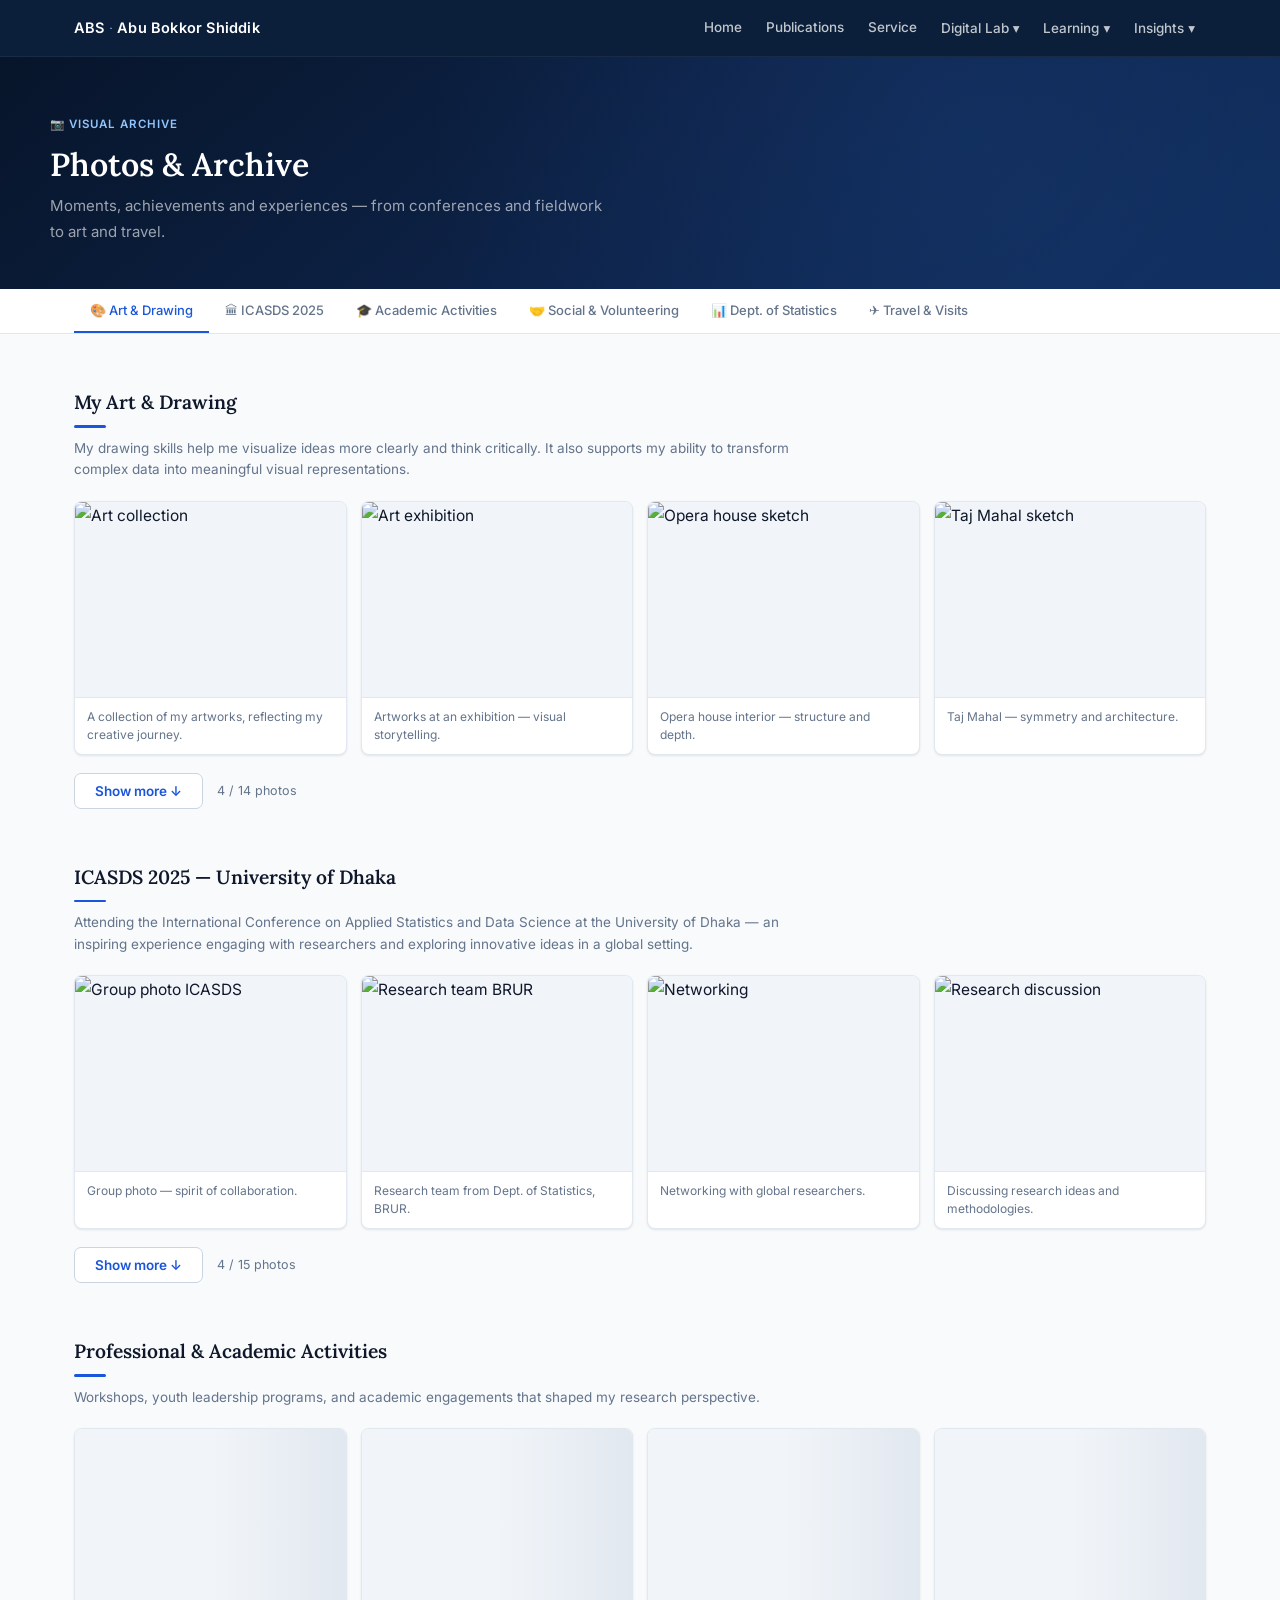
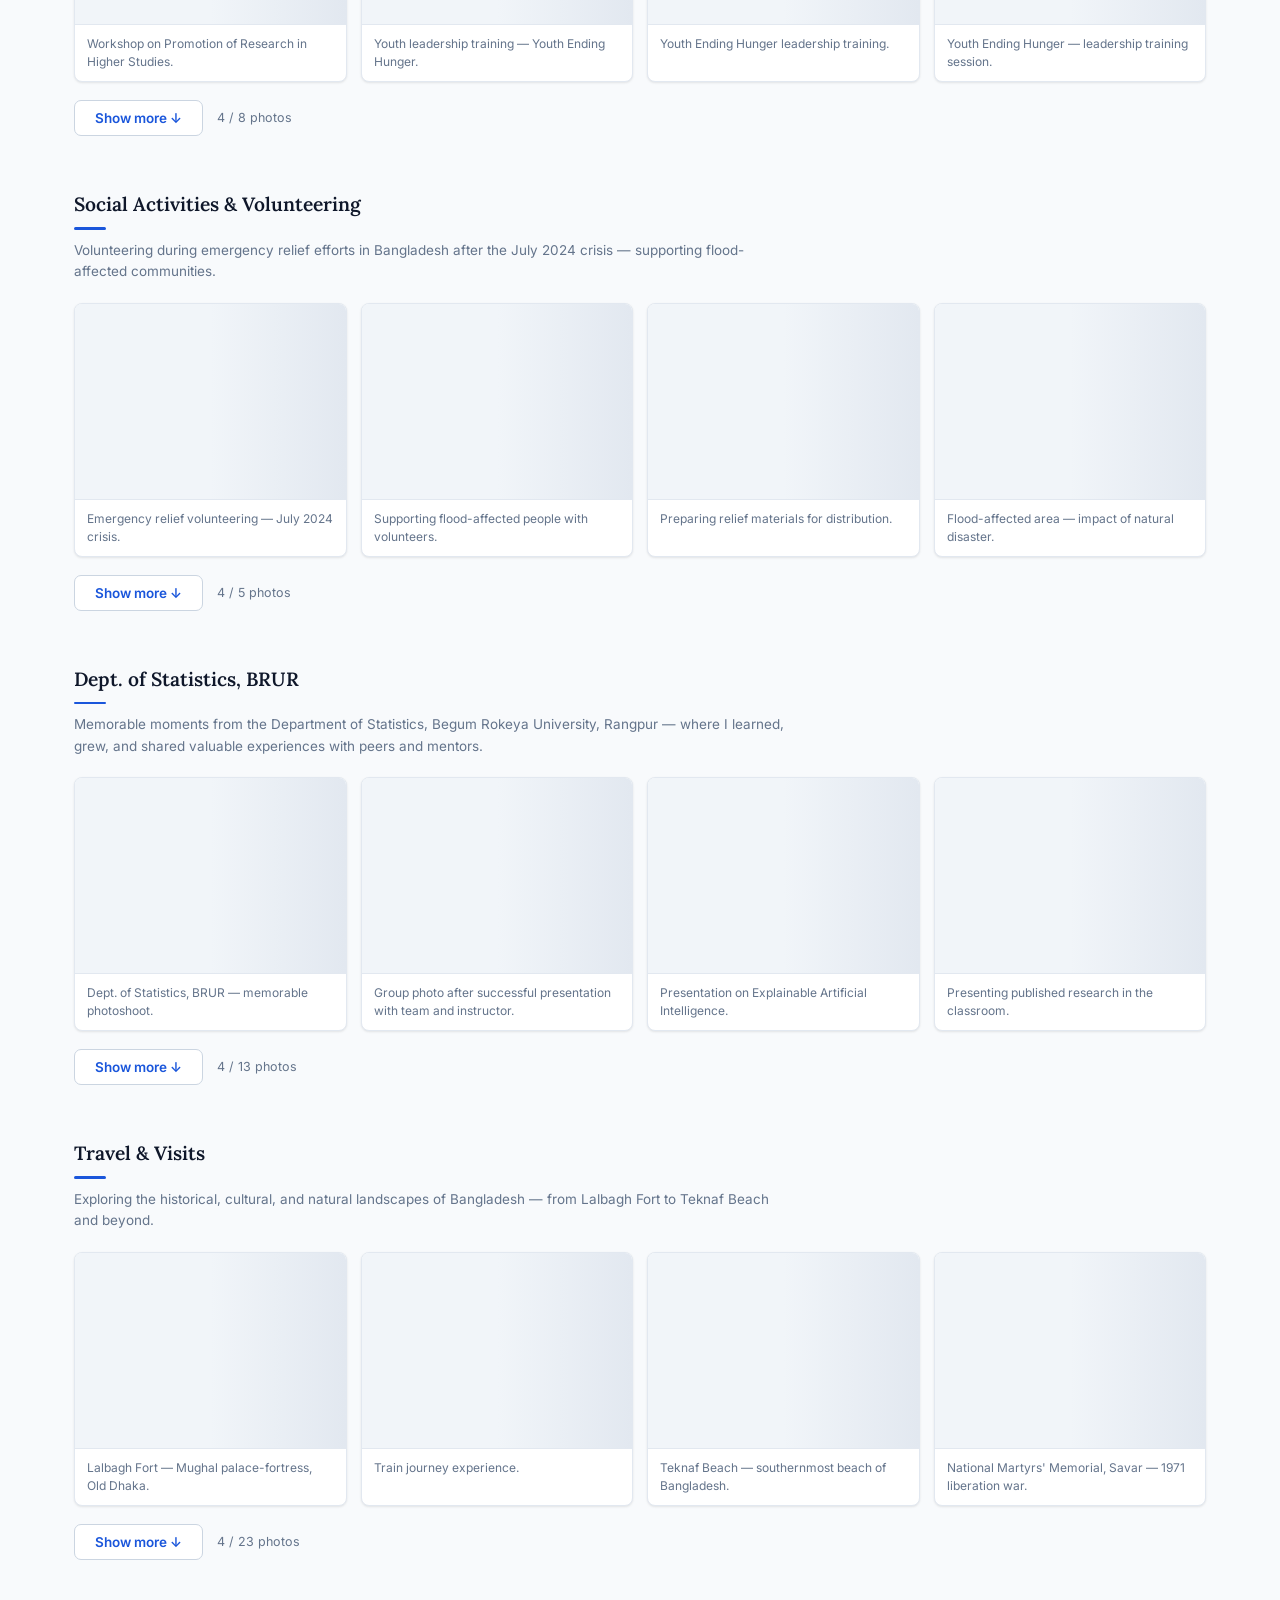
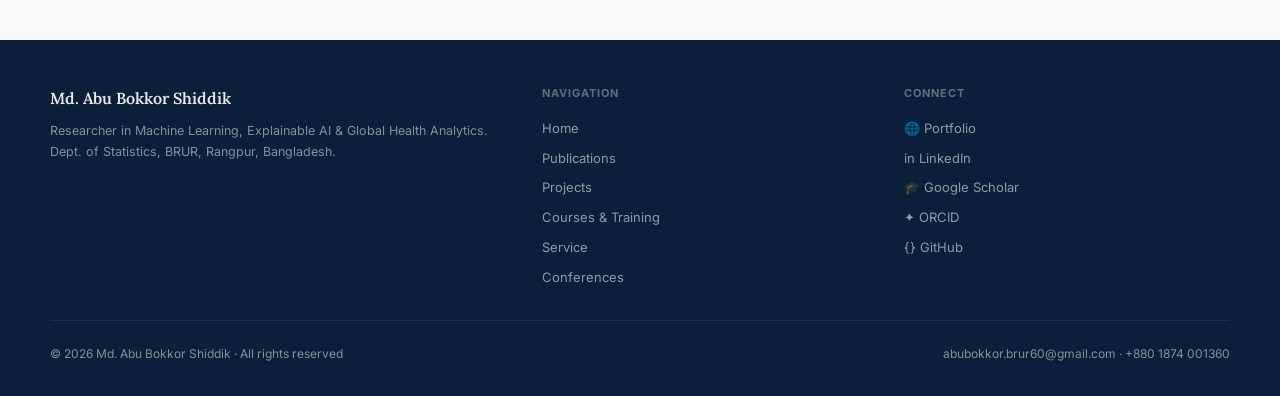
==== commit 1836d84e: "Update archive.html" ====
--- a/archive.html
+++ b/archive.html
@@ -332,12 +332,12 @@
 <!-- TOC TABS -->
 <div class="toc-bar">
   <div class="toc-inner">
-    <button class="toc-tab active" onclick="scrollTo('art')">🎨 Art &amp; Drawing</button>
-    <button class="toc-tab" onclick="scrollTo('conference')">🏛 ICASDS 2025</button>
-    <button class="toc-tab" onclick="scrollTo('academic')">🎓 Academic Activities</button>
-    <button class="toc-tab" onclick="scrollTo('social')">🤝 Social &amp; Volunteering</button>
-    <button class="toc-tab" onclick="scrollTo('stat')">📊 Dept. of Statistics</button>
-    <button class="toc-tab" onclick="scrollTo('travel')">✈ Travel &amp; Visits</button>
+    <button class="toc-tab active" data-target="art">🎨 Art &amp; Drawing</button>
+    <button class="toc-tab" data-target="conference">🏛 ICASDS 2025</button>
+    <button class="toc-tab" data-target="academic">🎓 Academic Activities</button>
+    <button class="toc-tab" data-target="social">🤝 Social &amp; Volunteering</button>
+    <button class="toc-tab" data-target="stat">📊 Dept. of Statistics</button>
+    <button class="toc-tab" data-target="travel">✈ Travel &amp; Visits</button>
   </div>
 </div>
 
@@ -700,10 +700,33 @@
 /* ── TOC SCROLL ── */
 function scrollTo(id) {
   const el = document.getElementById(id);
-  if (el) el.scrollIntoView({ behavior: 'smooth', block: 'start' });
-  document.querySelectorAll('.toc-tab').forEach(t => t.classList.remove('active'));
-  event.currentTarget.classList.add('active');
+  if (!el) return;
+  const offset = 56 + 44; /* navbar + toc bar height */
+  const top = el.getBoundingClientRect().top + window.scrollY - offset;
+  window.scrollTo({ top, behavior: 'smooth' });
 }
+
+document.querySelectorAll('.toc-tab').forEach(tab => {
+  tab.addEventListener('click', () => {
+    document.querySelectorAll('.toc-tab').forEach(t => t.classList.remove('active'));
+    tab.classList.add('active');
+    scrollTo(tab.dataset.target);
+  });
+});
+
+/* Highlight active tab on scroll */
+const sectionIds = ['art','conference','academic','social','stat','travel'];
+window.addEventListener('scroll', () => {
+  const offset = 56 + 44 + 20;
+  let current = sectionIds[0];
+  sectionIds.forEach(id => {
+    const el = document.getElementById(id);
+    if (el && el.getBoundingClientRect().top <= offset) current = id;
+  });
+  document.querySelectorAll('.toc-tab').forEach((tab, i) => {
+    tab.classList.toggle('active', sectionIds[i] === current);
+  });
+}, { passive: true });
 
 /* ── INIT ALL GRIDS ── */
 document.addEventListener('DOMContentLoaded', () => {
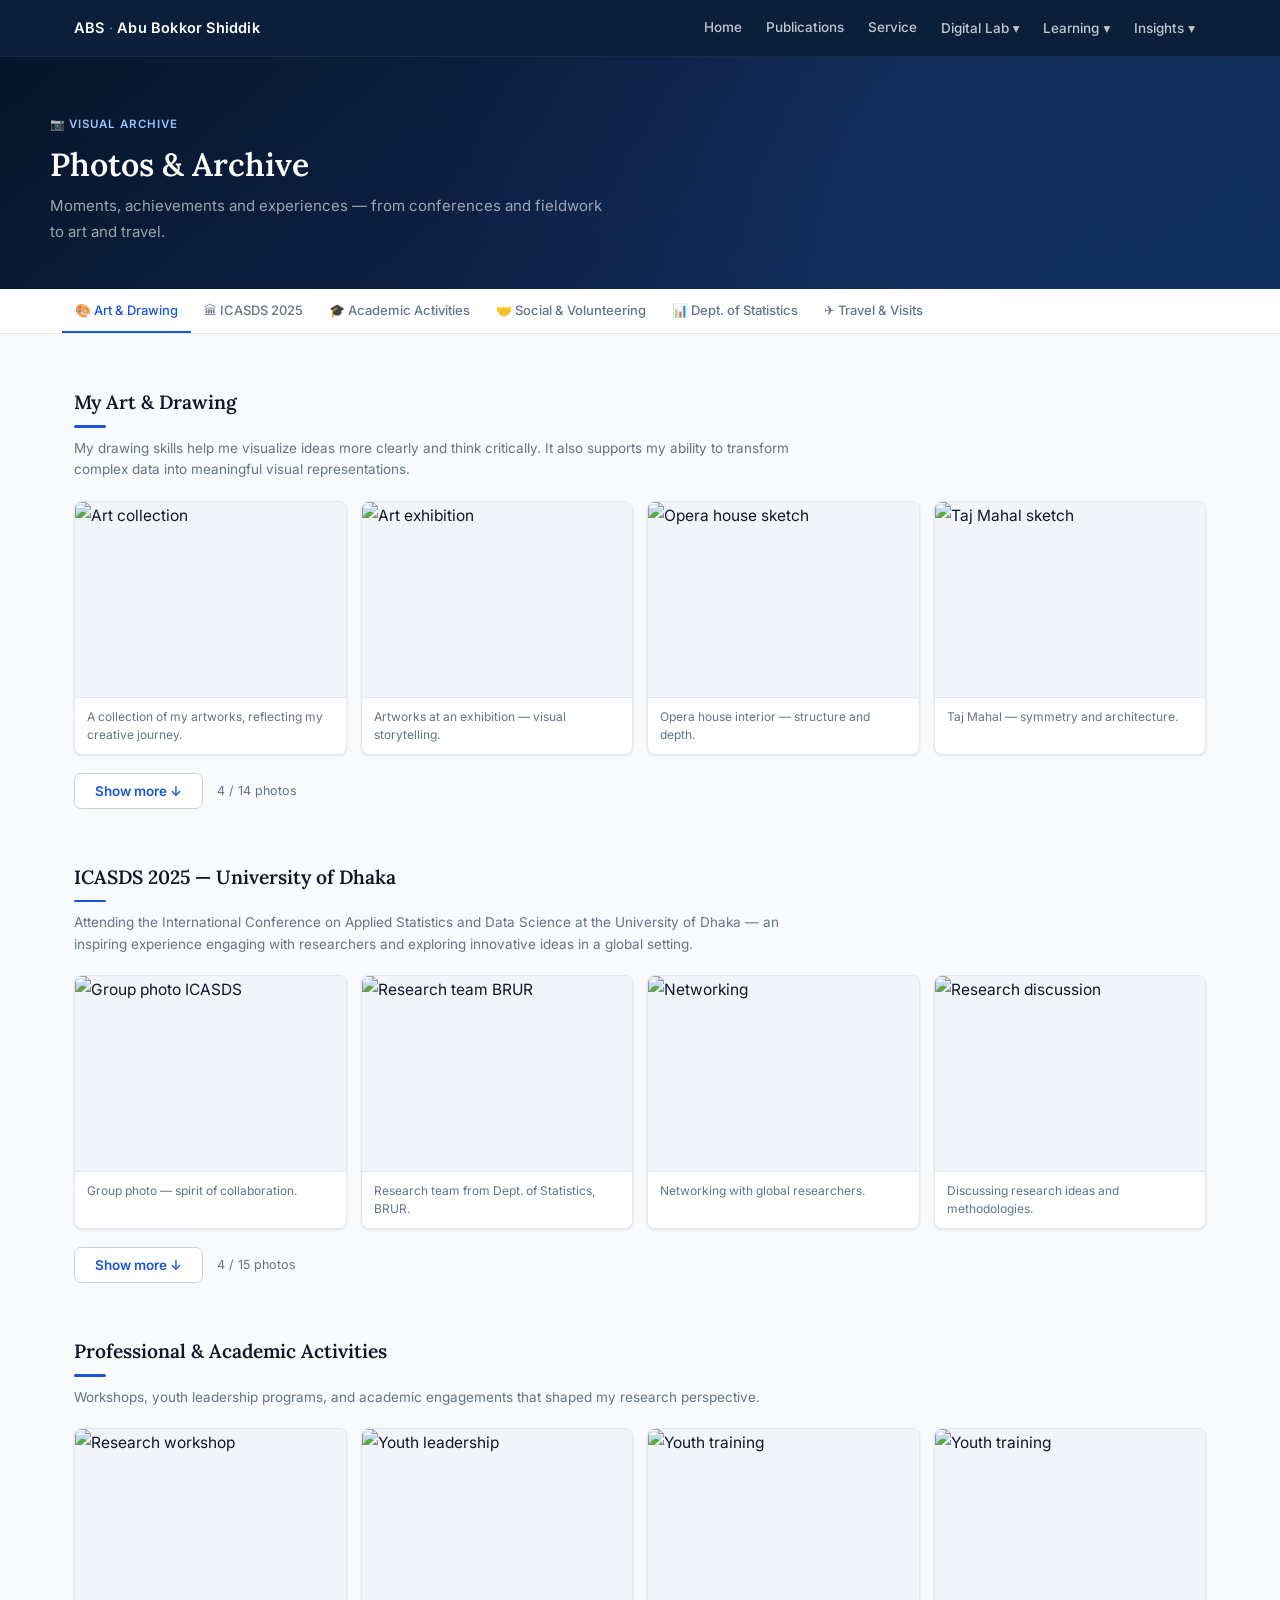
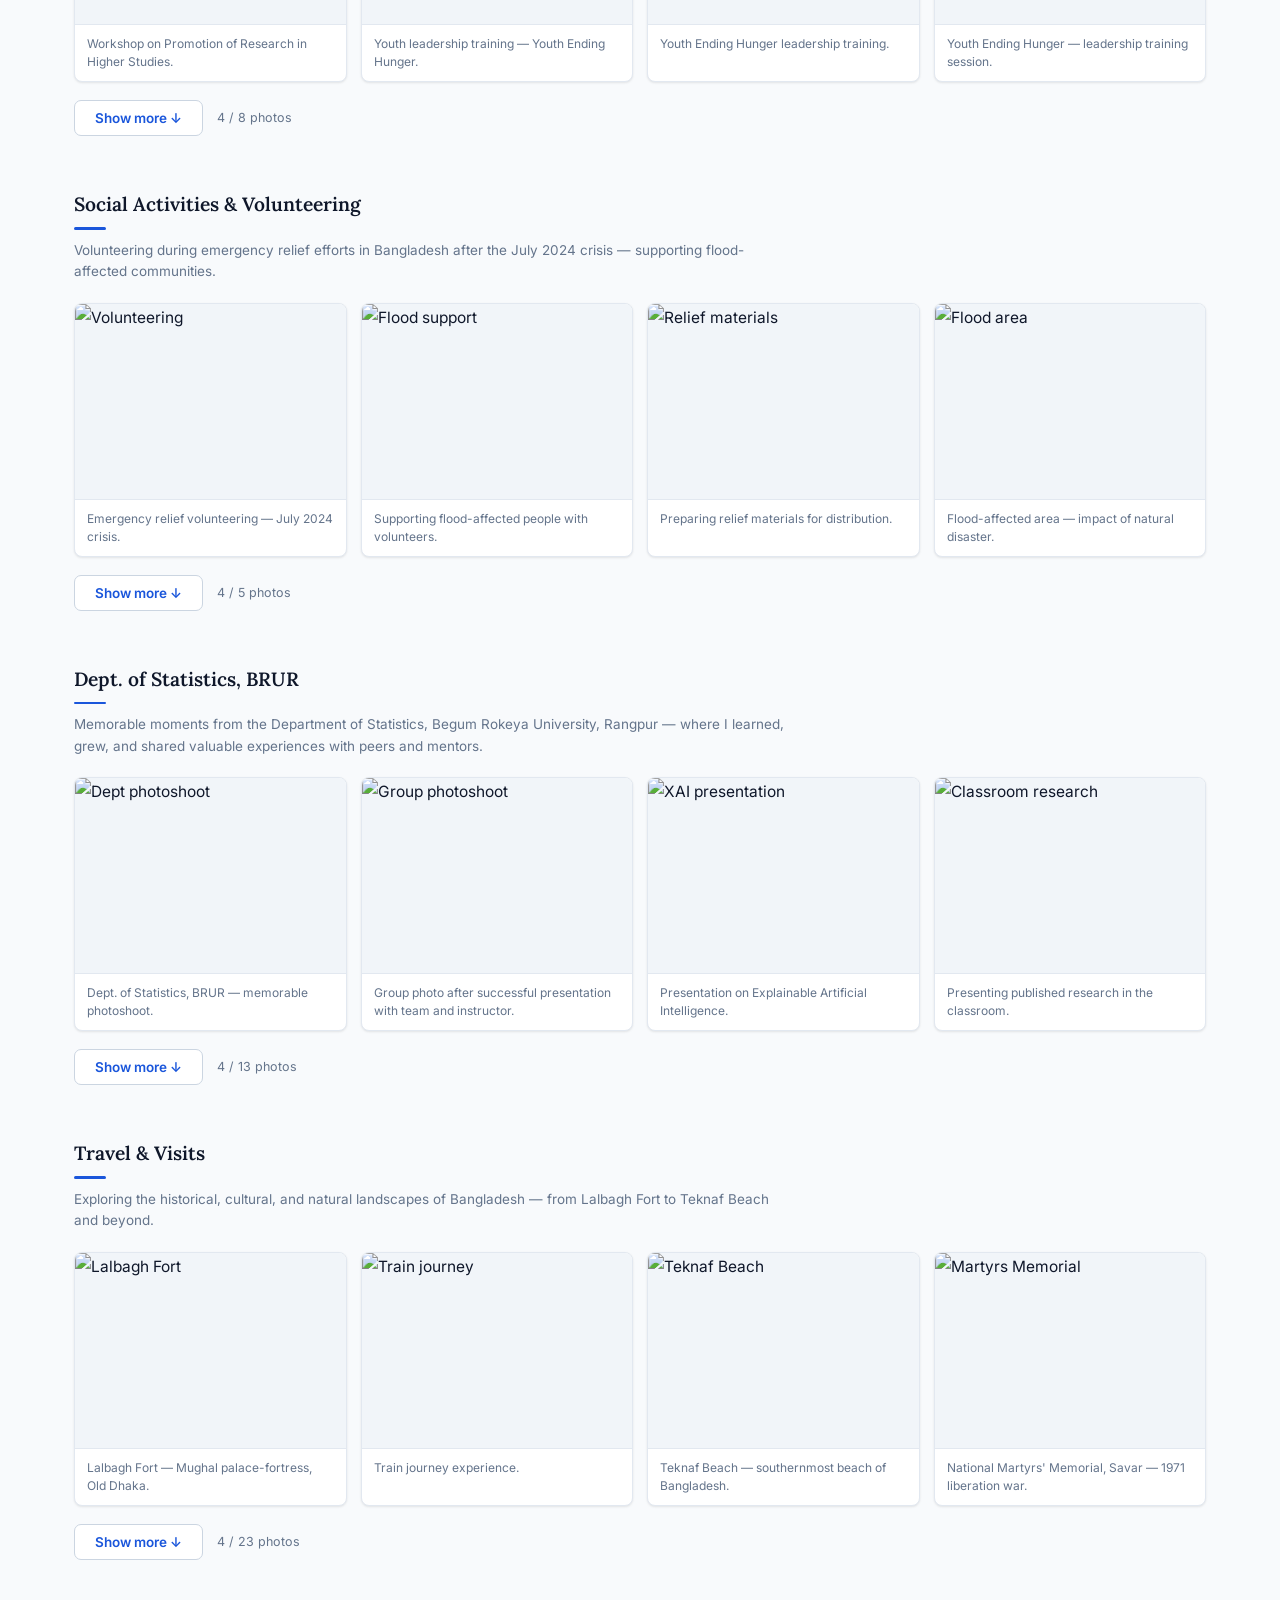
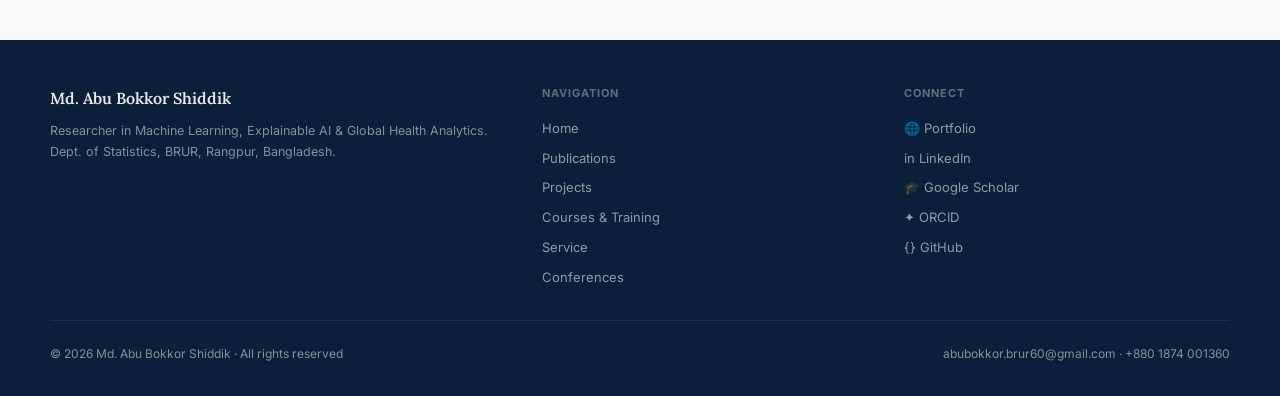
==== commit 2b4c9989: "Update archive.html" ====
--- a/archive.html
+++ b/archive.html
@@ -12,7 +12,7 @@
   <link href="https://fonts.googleapis.com/css2?family=Inter:wght@300;400;500;600;700&family=Lora:ital,wght@0,500;0,600;1,400&display=swap" rel="stylesheet">
   <style>
     *, *::before, *::after { box-sizing: border-box; margin: 0; padding: 0; }
-    html { scroll-behavior: smooth; }
+    html { }
 
     :root {
       --navy: #0b1f3a;
@@ -107,16 +107,17 @@
 
     /* ── TOC TABS ── */
     .toc-bar { background: var(--white); border-bottom: 1px solid var(--border); position: sticky; top: 56px; z-index: 100; }
-    .toc-inner { max-width: 1180px; margin: auto; padding: 0 24px; display: flex; gap: 0; overflow-x: auto; scrollbar-width: none; }
+    .toc-inner { max-width: 1180px; margin: auto; padding: 0 12px; display: flex; gap: 0; overflow-x: auto; scrollbar-width: none; -webkit-overflow-scrolling: touch; }
     .toc-inner::-webkit-scrollbar { display: none; }
     .toc-tab {
-      display: inline-flex; align-items: center; gap: 6px; padding: 13px 16px;
+      display: inline-flex; align-items: center; gap: 5px; padding: 11px 13px;
       font-size: 13px; font-weight: 500; color: var(--text3); border-bottom: 2.5px solid transparent;
       white-space: nowrap; cursor: pointer; transition: color 0.18s, border-color 0.18s; background: none; border-top: none; border-left: none; border-right: none;
-      font-family: inherit;
+      font-family: inherit; -webkit-tap-highlight-color: transparent; min-height: 44px; user-select: none;
     }
     .toc-tab:hover { color: var(--blue); }
     .toc-tab.active { color: var(--blue); border-bottom-color: var(--blue); }
+    @media (max-width: 600px) { .toc-tab { font-size: 11.5px; padding: 10px 10px; gap: 3px; } }
 
     /* ── MAIN ── */
     .page-body { max-width: 1180px; margin: 0 auto; padding: 0 24px 80px; }
@@ -698,33 +699,46 @@
 drawer.querySelectorAll('a').forEach(a => a.addEventListener('click', () => { ham.classList.remove('open'); drawer.classList.remove('open'); }));
 
 /* ── TOC SCROLL ── */
-function scrollTo(id) {
-  const el = document.getElementById(id);
+/* IMPORTANT: never name this "scrollTo" — it shadows window.scrollTo causing a crash */
+function jumpToSection(id) {
+  var el = document.getElementById(id);
   if (!el) return;
-  const offset = 56 + 44; /* navbar + toc bar height */
-  const top = el.getBoundingClientRect().top + window.scrollY - offset;
-  window.scrollTo({ top, behavior: 'smooth' });
+  var navbar = document.querySelector('.navbar');
+  var tocBar = document.querySelector('.toc-bar');
+  var navH   = navbar ? navbar.offsetHeight : 56;
+  var tocH   = tocBar ? tocBar.offsetHeight : 44;
+  var offset = navH + tocH + 8;
+  var elTop  = el.getBoundingClientRect().top + window.pageYOffset;
+  window.scrollTo({ top: elTop - offset, behavior: 'smooth' });
 }
 
-document.querySelectorAll('.toc-tab').forEach(tab => {
-  tab.addEventListener('click', () => {
-    document.querySelectorAll('.toc-tab').forEach(t => t.classList.remove('active'));
+document.querySelectorAll('.toc-tab').forEach(function(tab) {
+  tab.addEventListener('click', function() {
+    document.querySelectorAll('.toc-tab').forEach(function(t) { t.classList.remove('active'); });
     tab.classList.add('active');
-    scrollTo(tab.dataset.target);
+    jumpToSection(tab.dataset.target);
+    tab.scrollIntoView({ inline: 'nearest', block: 'nearest' });
   });
 });
 
-/* Highlight active tab on scroll */
-const sectionIds = ['art','conference','academic','social','stat','travel'];
-window.addEventListener('scroll', () => {
-  const offset = 56 + 44 + 20;
-  let current = sectionIds[0];
-  sectionIds.forEach(id => {
-    const el = document.getElementById(id);
-    if (el && el.getBoundingClientRect().top <= offset) current = id;
-  });
-  document.querySelectorAll('.toc-tab').forEach((tab, i) => {
-    tab.classList.toggle('active', sectionIds[i] === current);
+/* Highlight active tab while scrolling */
+var sectionIds = ['art','conference','academic','social','stat','travel'];
+var scrollRaf = null;
+window.addEventListener('scroll', function() {
+  if (scrollRaf) return;
+  scrollRaf = requestAnimationFrame(function() {
+    scrollRaf = null;
+    var navbar = document.querySelector('.navbar');
+    var tocBar = document.querySelector('.toc-bar');
+    var offset = (navbar ? navbar.offsetHeight : 56) + (tocBar ? tocBar.offsetHeight : 44) + 20;
+    var current = sectionIds[0];
+    sectionIds.forEach(function(id) {
+      var el = document.getElementById(id);
+      if (el && el.getBoundingClientRect().top <= offset) current = id;
+    });
+    document.querySelectorAll('.toc-tab').forEach(function(tab) {
+      tab.classList.toggle('active', tab.dataset.target === current);
+    });
   });
 }, { passive: true });
 
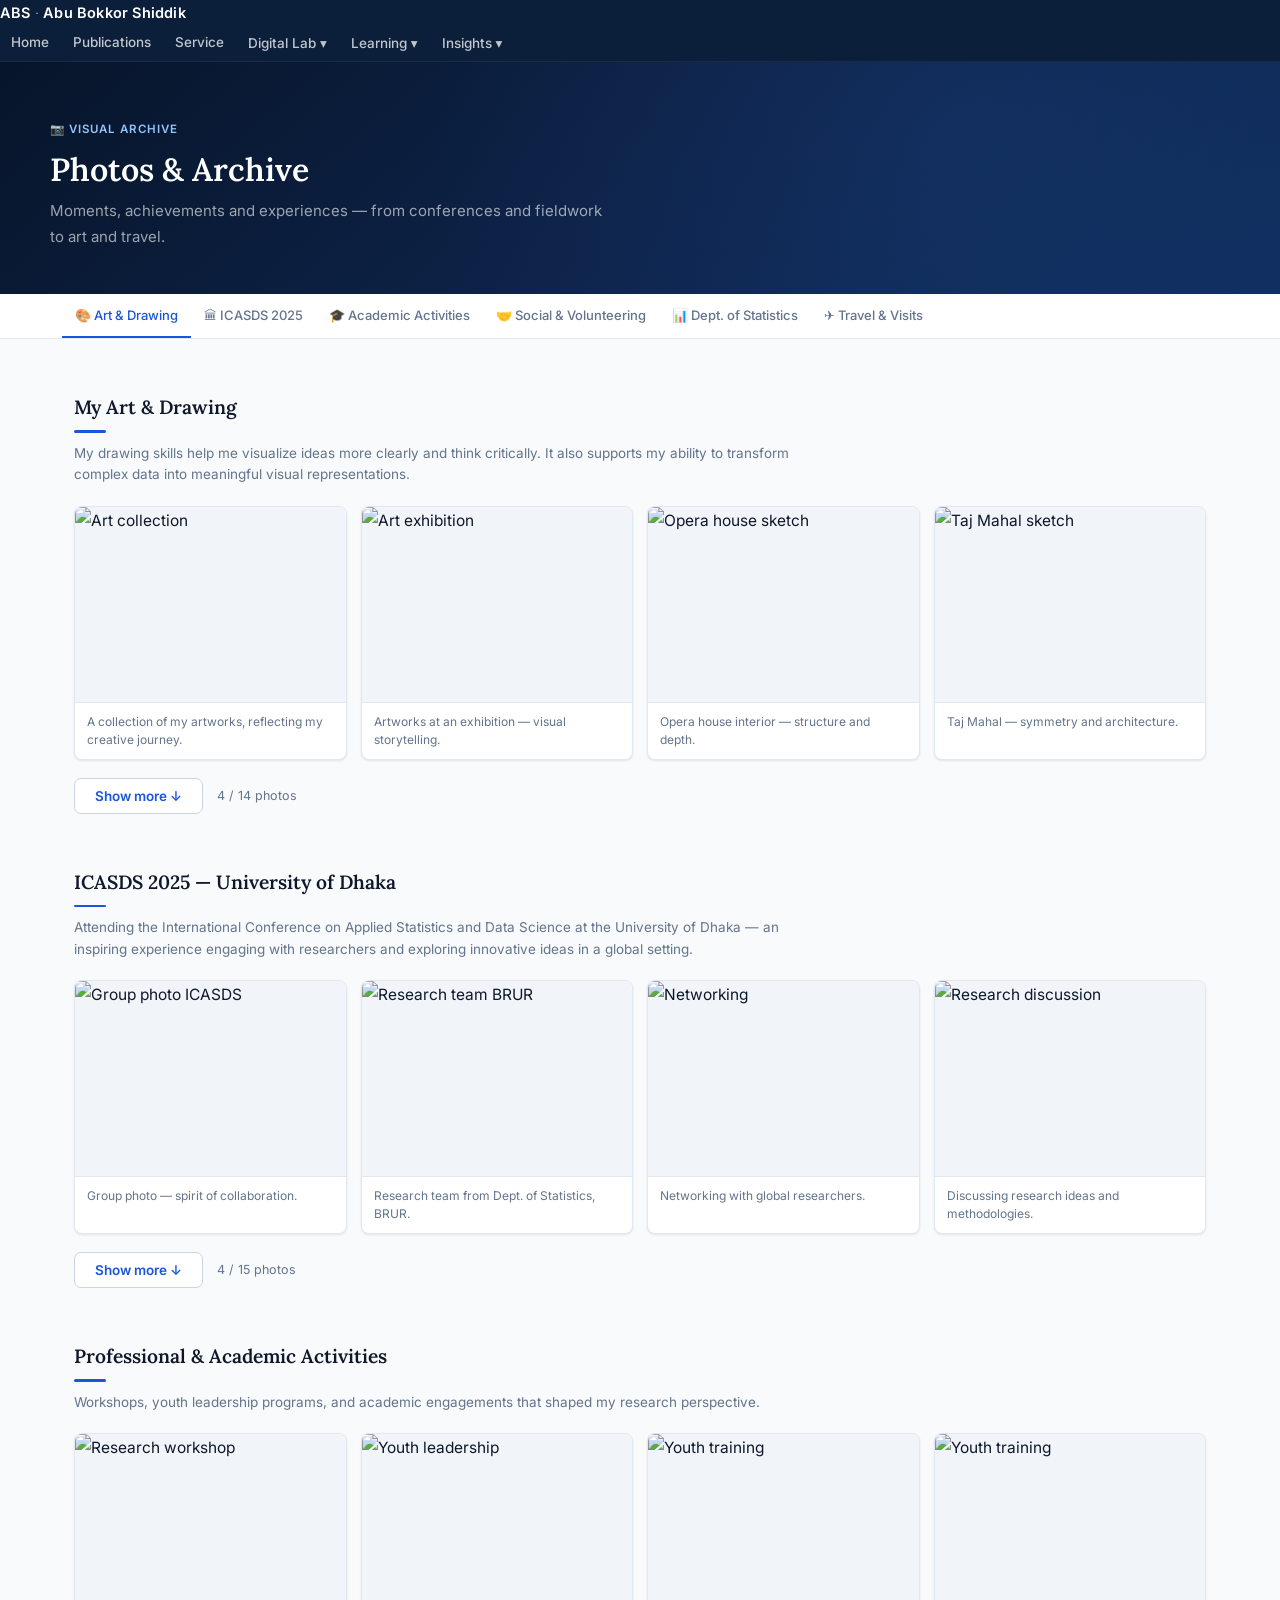
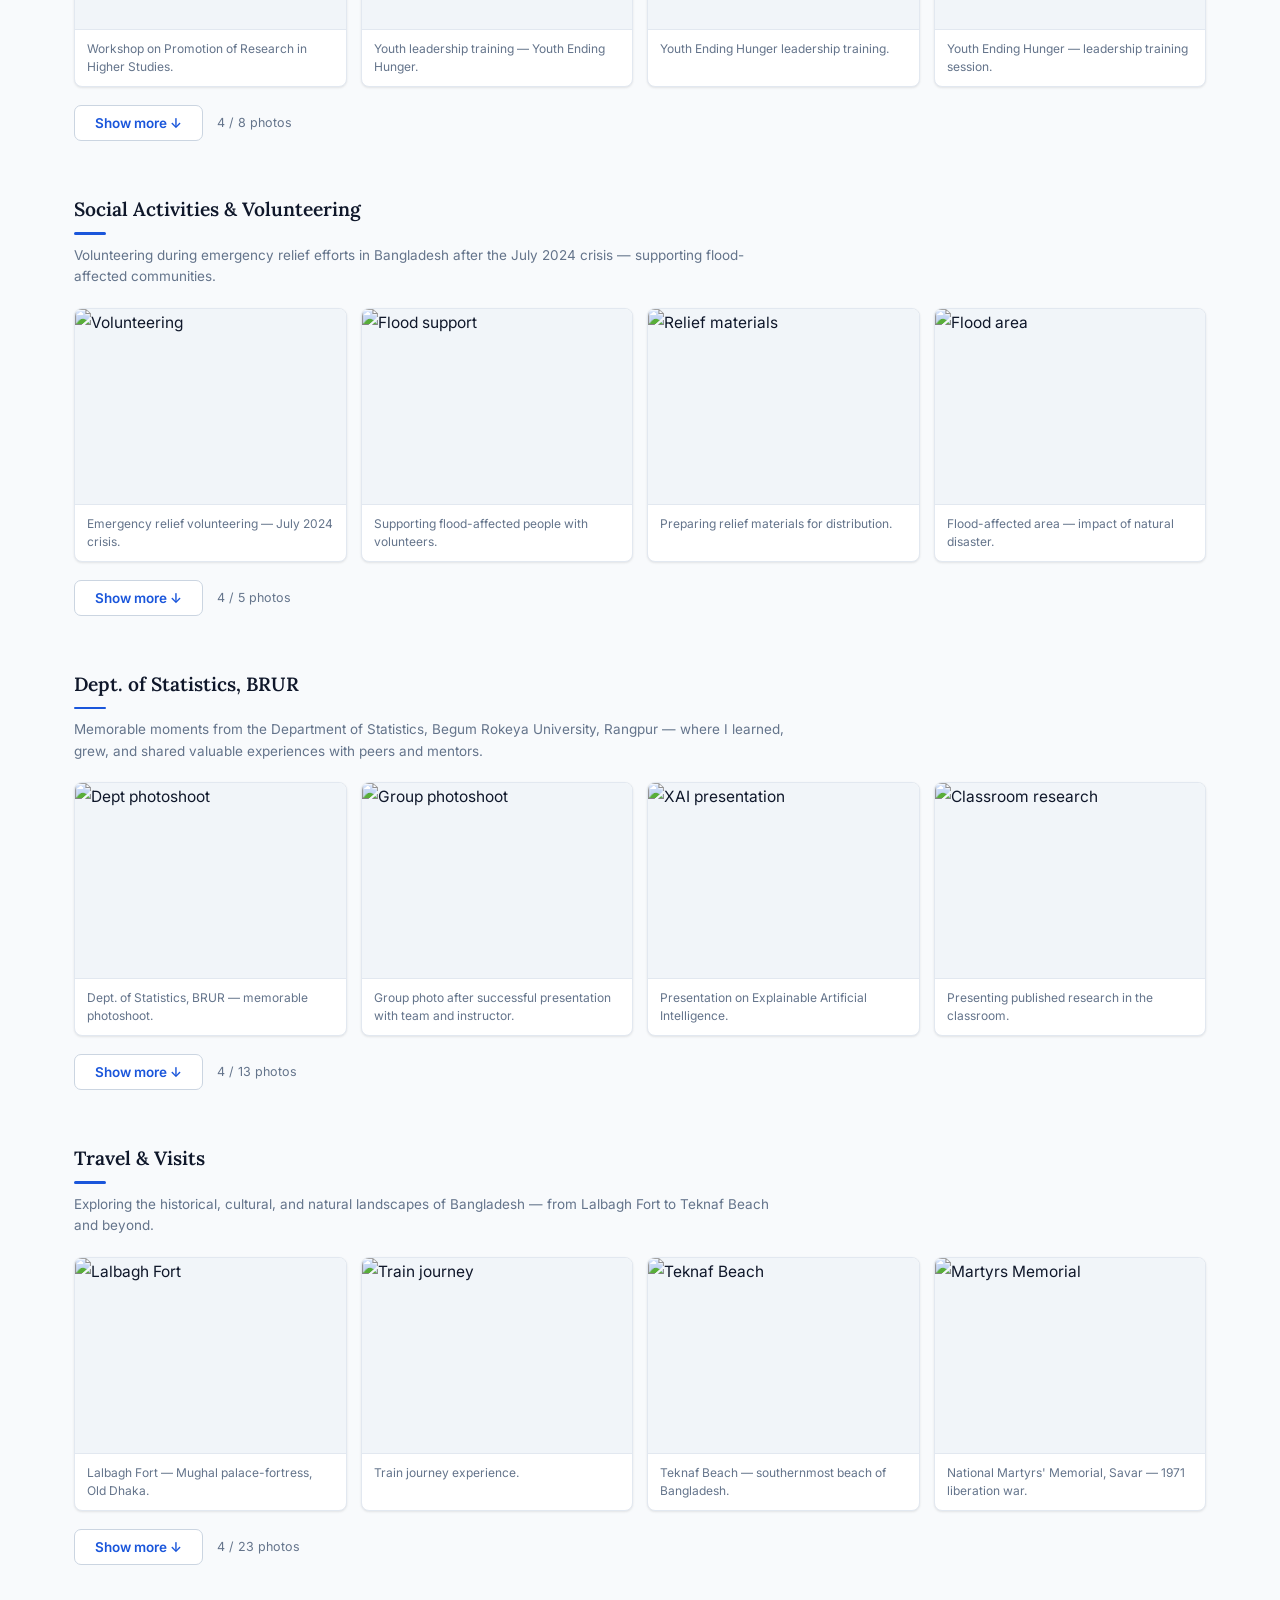
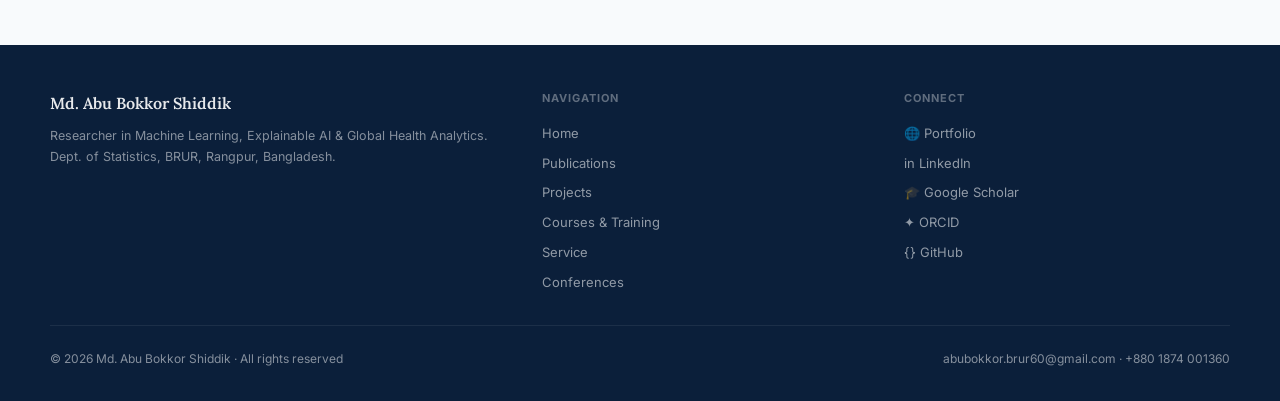
==== commit f853d880: "Update archive.html" ====
--- a/archive.html
+++ b/archive.html
@@ -258,10 +258,14 @@
 </head>
 <body>
 
-<!-- NAVBAR -->
+<!-- ═══ NAVBAR ═══ -->
 <nav class="navbar">
-  <div class="nav-bar-inner">
-    <div class="nav-brand">ABS<span> · </span>Abu Bokkor Shiddik</div>
+  <div class="nav-inner">
+      <div class="nav-brand">
+      <a href="contact.html" style="color:white;">
+        ABS<span> · </span>Abu Bokkor Shiddik
+      </a>
+    </div>
     <div class="nav-links">
       <a href="home.html">Home</a>
       <a href="publications.html">Publications</a>
@@ -271,6 +275,7 @@
         <div class="dropdown-content">
           <a href="projects.html">⚗ Projects</a>
           <a href="data-code.html">💾 Data &amp; Code</a>
+          <a href="game.html">🎮 Games</a>
         </div>
       </div>
       <div class="dropdown">
@@ -298,20 +303,22 @@
       <a class="drawer-link" href="home.html">Home</a>
       <a class="drawer-link" href="publications.html">Publications</a>
       <a class="drawer-link" href="service.html">Service</a>
-      <div class="drawer-divider"></div>
-      <div class="drawer-section-label">Digital Lab</div>
+      <div class="drawer-div"></div>
+      <div class="drawer-sec">Digital Lab</div>
       <div class="drawer-sub">
         <a class="drawer-link" href="projects.html">Projects</a>
         <a class="drawer-link" href="data-code.html">Data &amp; Code</a>
+<a class="drawer-link" href="game.html">🎮 Games</a>
+        
       </div>
-      <div class="drawer-divider"></div>
-      <div class="drawer-section-label">Learning &amp; Events</div>
+      <div class="drawer-div"></div>
+      <div class="drawer-sec">Learning &amp; Events</div>
       <div class="drawer-sub">
         <a class="drawer-link" href="courses.html">Courses &amp; Training</a>
         <a class="drawer-link" href="conference-and-workshop.html">Conferences &amp; Workshops</a>
       </div>
-      <div class="drawer-divider"></div>
-      <div class="drawer-section-label">Insights</div>
+      <div class="drawer-div"></div>
+      <div class="drawer-sec">Insights</div>
       <div class="drawer-sub">
         <a class="drawer-link" href="insights.html">Posts</a>
         <a class="drawer-link" href="videos.html">Videos</a>
@@ -320,6 +327,7 @@
     </div>
   </div>
 </nav>
+
 
 <!-- PAGE HERO -->
 <div class="page-hero">
@@ -529,7 +537,7 @@
     <div>
       <div class="footer-col-title">Connect</div>
       <div class="footer-social-links">
-        <a href="https://abubokkorshiddik.github.io/Portfolio-AbuBokkorShiddik/" target="_blank">🌐 Portfolio</a>
+        <a href="https://abubokkorshiddik.github.io/AbuBokkorShiddik.abs798/home" target="_blank">🌐 Portfolio</a>
         <a href="https://www.linkedin.com/in/abu-bokkor-shiddik-abs798/" target="_blank">in LinkedIn</a>
         <a href="https://scholar.google.com/citations?user=JWeBd3IAAAAJ" target="_blank">🎓 Google Scholar</a>
         <a href="https://orcid.org/0009-0002-0424-446X" target="_blank">✦ ORCID</a>
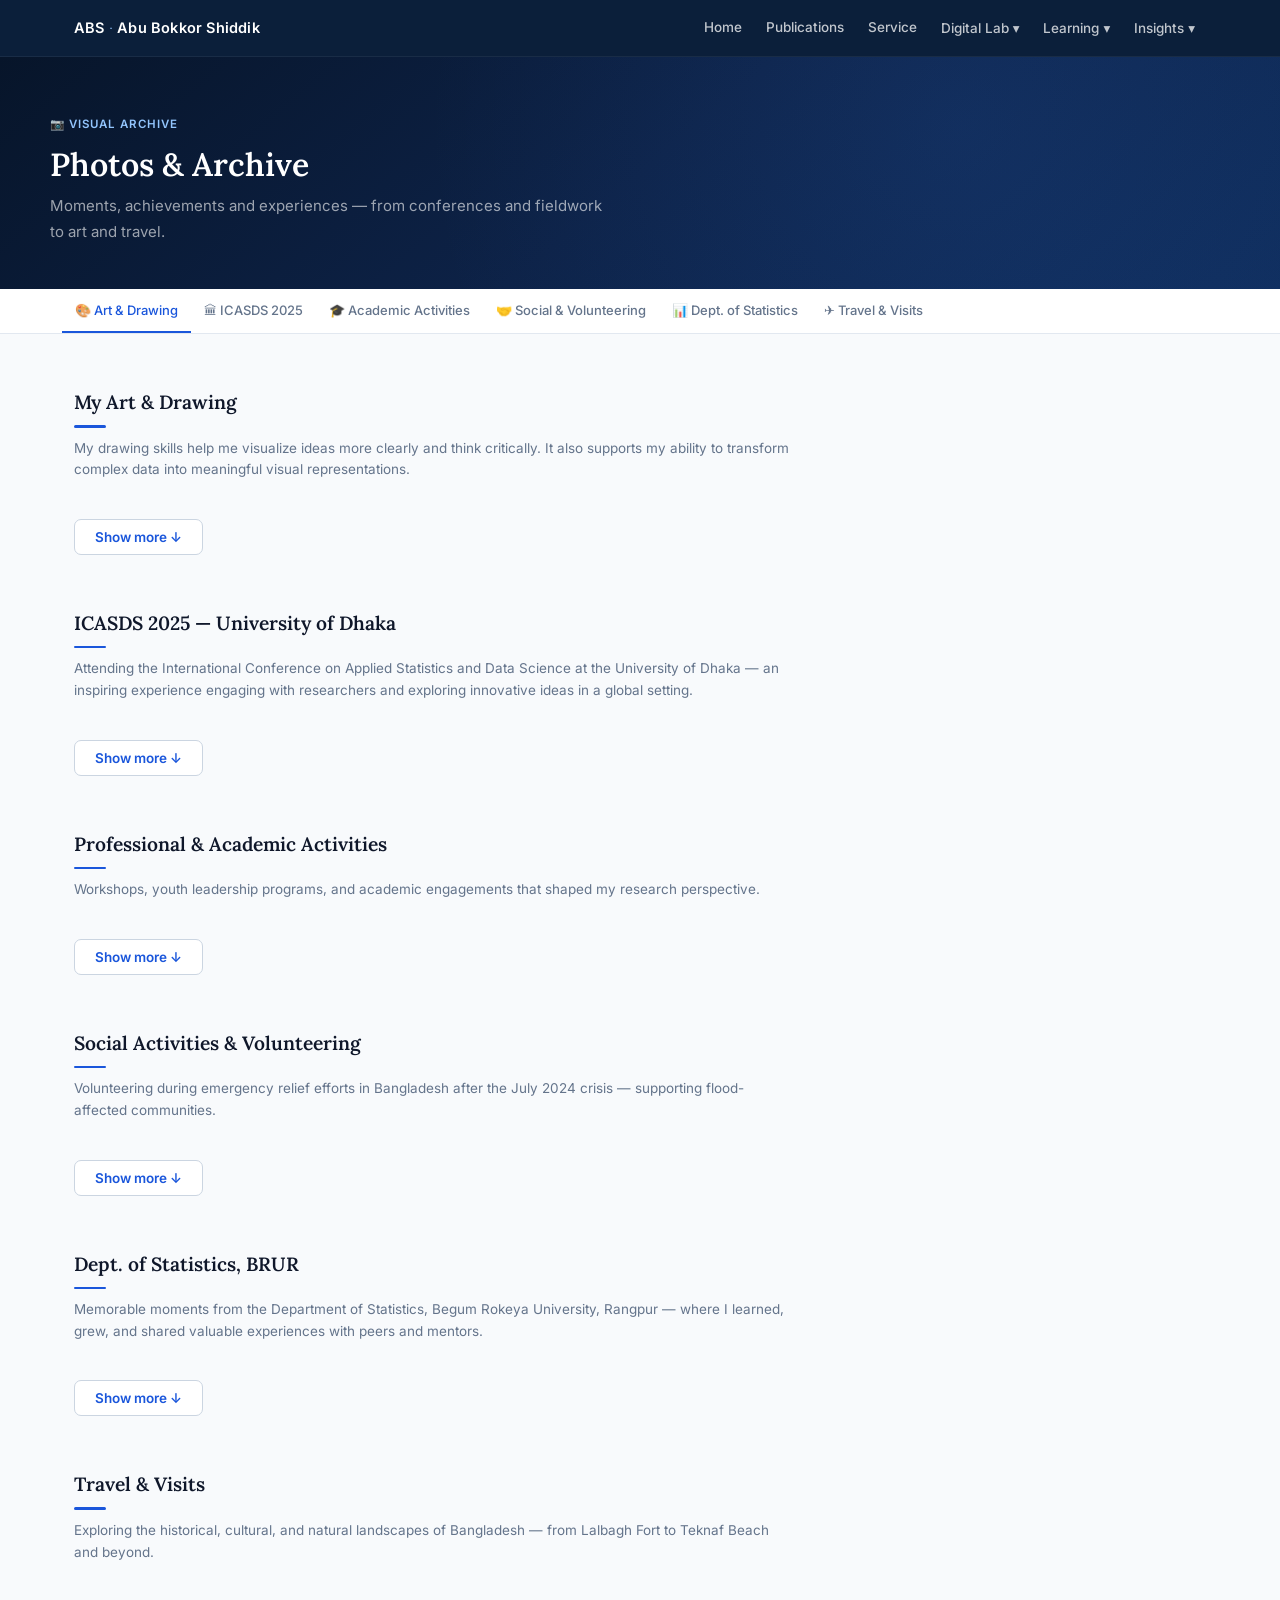
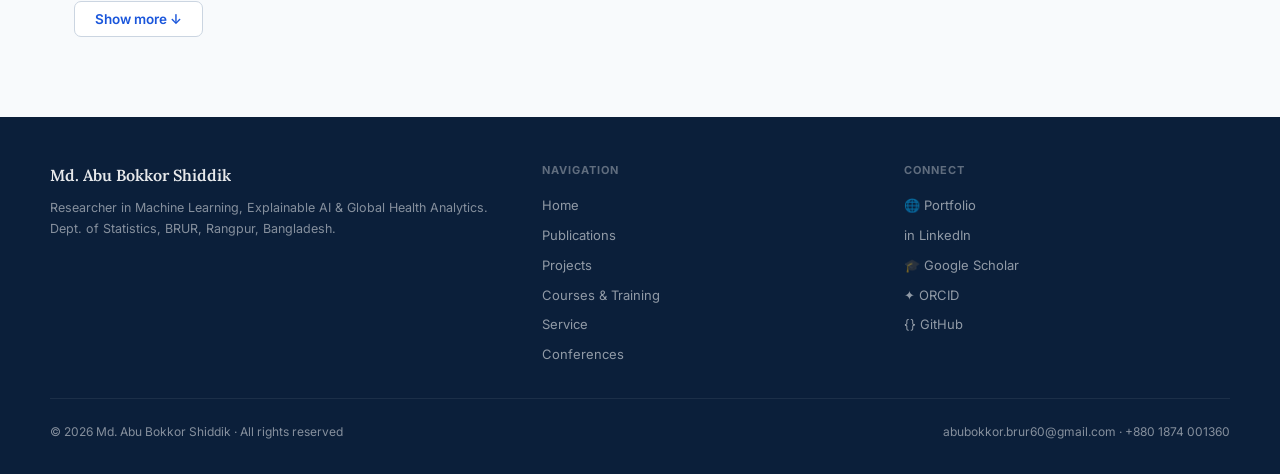
==== commit 191d9c08: "Update archive.html" ====
--- a/archive.html
+++ b/archive.html
@@ -260,7 +260,7 @@
 
 <!-- ═══ NAVBAR ═══ -->
 <nav class="navbar">
-  <div class="nav-inner">
+  <div class="nav-bar-inner">
       <div class="nav-brand">
       <a href="contact.html" style="color:white;">
         ABS<span> · </span>Abu Bokkor Shiddik
@@ -691,24 +691,25 @@
 });
 
 /* ── NAVBAR ── */
-document.querySelectorAll('.dropbtn').forEach(btn => {
-  btn.addEventListener('click', e => {
+document.querySelectorAll('.dropbtn').forEach(function(btn) {
+  btn.addEventListener('click', function(e) {
     e.stopPropagation();
-    const dd = btn.closest('.dropdown');
-    const open = dd.classList.contains('active');
-    document.querySelectorAll('.dropdown.active').forEach(d => d.classList.remove('active'));
+    var dd = btn.closest('.dropdown');
+    var open = dd.classList.contains('active');
+    document.querySelectorAll('.dropdown.active').forEach(function(d) { d.classList.remove('active'); });
     if (!open) dd.classList.add('active');
   });
 });
-document.addEventListener('click', () => document.querySelectorAll('.dropdown.active').forEach(d => d.classList.remove('active')));
-const ham = document.getElementById('hamburger');
-const drawer = document.getElementById('nav-drawer');
-ham.addEventListener('click', () => { ham.classList.toggle('open'); drawer.classList.toggle('open'); });
-drawer.querySelectorAll('a').forEach(a => a.addEventListener('click', () => { ham.classList.remove('open'); drawer.classList.remove('open'); }));
-
-/* ── TOC SCROLL ── */
-/* IMPORTANT: never name this "scrollTo" — it shadows window.scrollTo causing a crash */
-function jumpToSection(id) {
+document.addEventListener('click', function() {
+  document.querySelectorAll('.dropdown.active').forEach(function(d) { d.classList.remove('active'); });
+});
+var ham = document.getElementById('hamburger');
+var drawer = document.getElementById('nav-drawer');
+ham.addEventListener('click', function() { ham.classList.toggle('open'); drawer.classList.toggle('open'); });
+drawer.querySelectorAll('a').forEach(function(a) {
+  a.addEventListener('click', function() { ham.classList.remove('open'); drawer.classList.remove('open'); });
+});
+
   var el = document.getElementById(id);
   if (!el) return;
   var navbar = document.querySelector('.navbar');
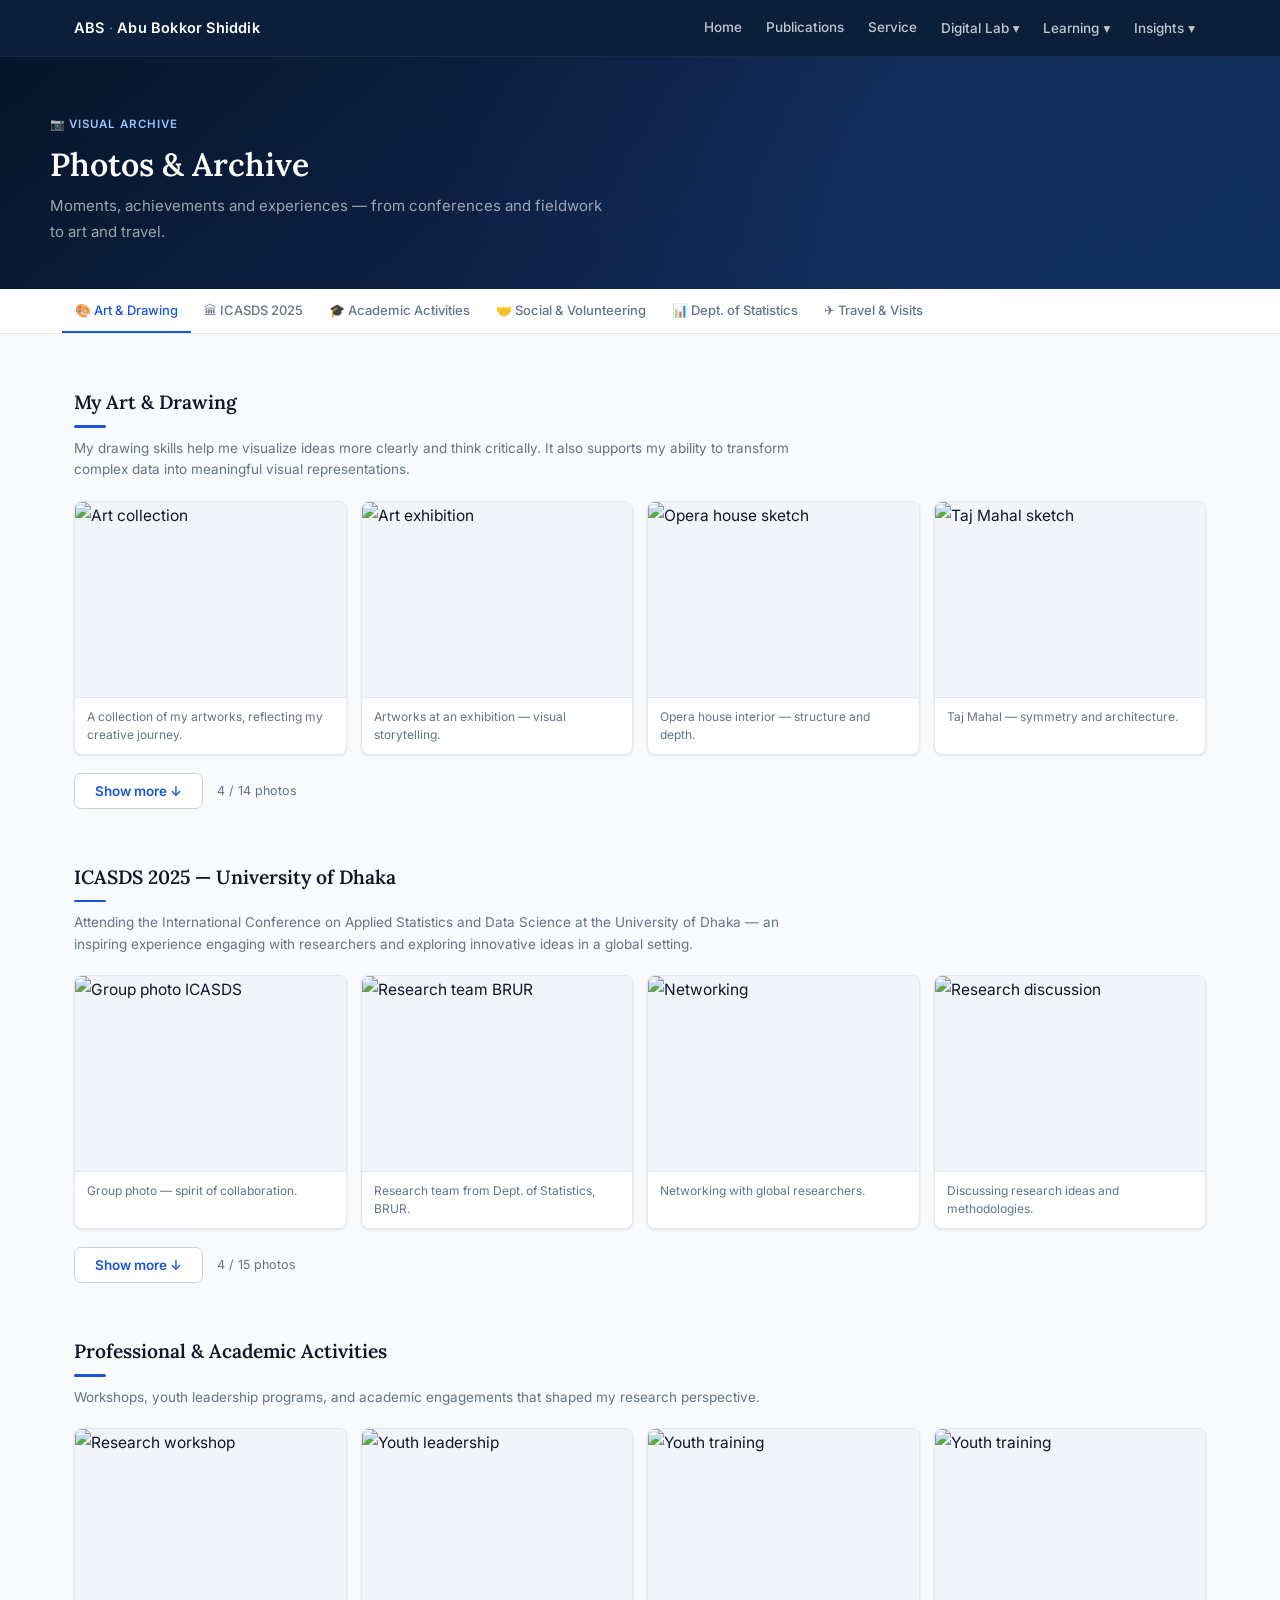
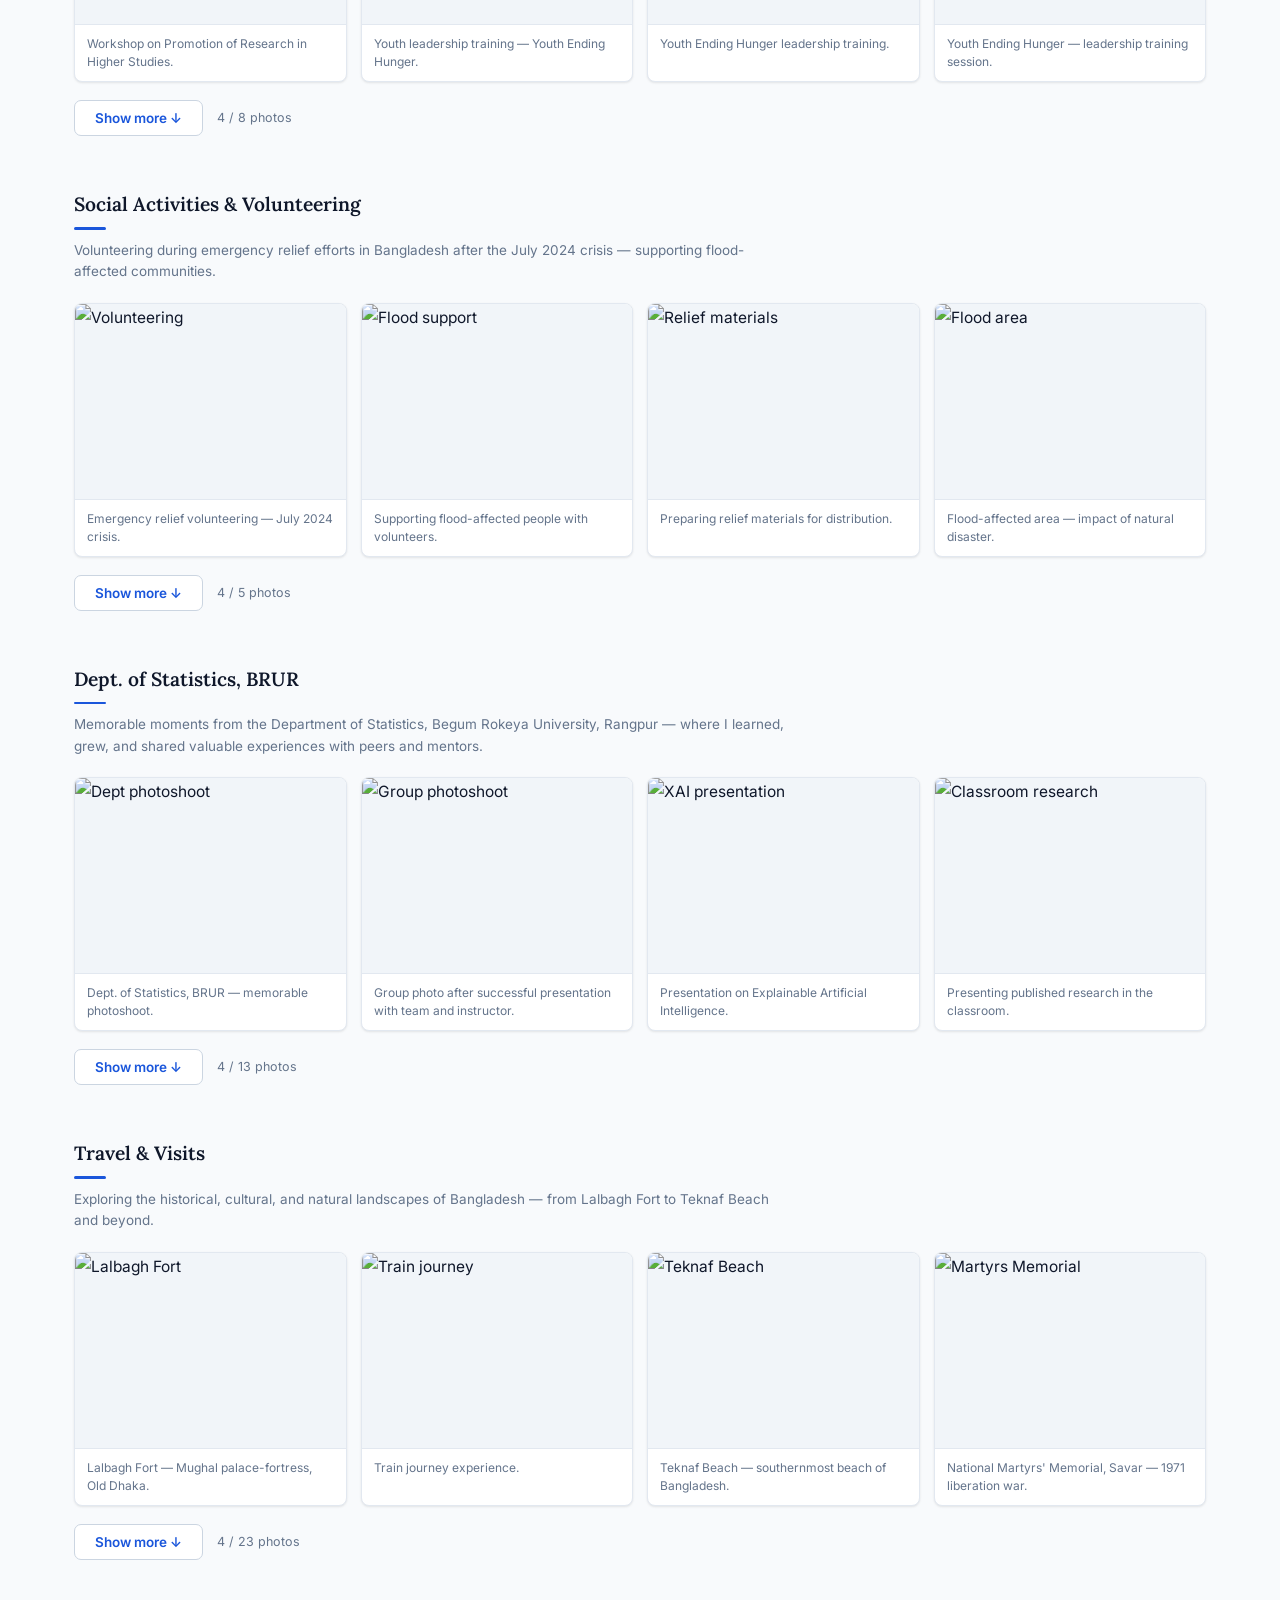
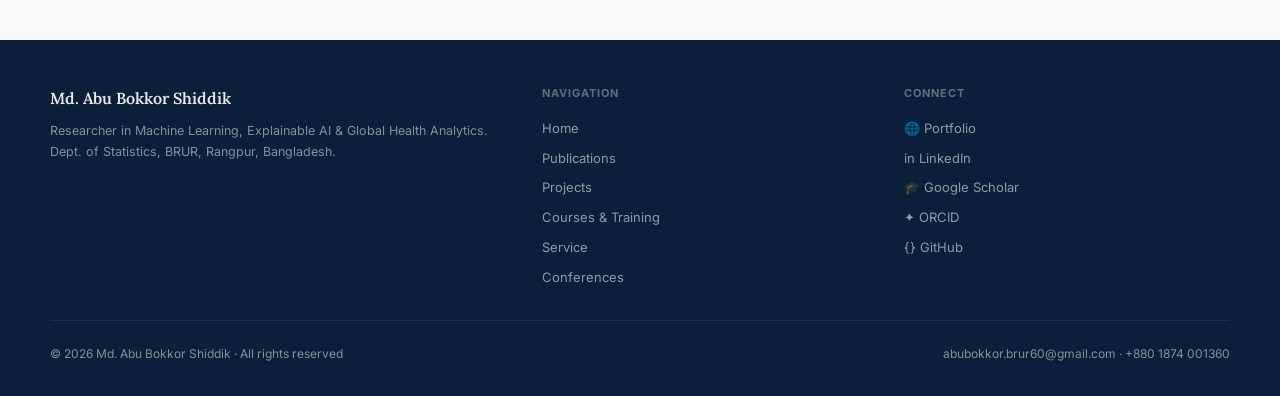
==== commit a40956a3: "Update archive.html" ====
--- a/archive.html
+++ b/archive.html
@@ -258,14 +258,10 @@
 </head>
 <body>
 
-<!-- ═══ NAVBAR ═══ -->
+<!-- NAVBAR -->
 <nav class="navbar">
   <div class="nav-bar-inner">
-      <div class="nav-brand">
-      <a href="contact.html" style="color:white;">
-        ABS<span> · </span>Abu Bokkor Shiddik
-      </a>
-    </div>
+    <div class="nav-brand">ABS<span> · </span>Abu Bokkor Shiddik</div>
     <div class="nav-links">
       <a href="home.html">Home</a>
       <a href="publications.html">Publications</a>
@@ -275,7 +271,6 @@
         <div class="dropdown-content">
           <a href="projects.html">⚗ Projects</a>
           <a href="data-code.html">💾 Data &amp; Code</a>
-          <a href="game.html">🎮 Games</a>
         </div>
       </div>
       <div class="dropdown">
@@ -303,22 +298,20 @@
       <a class="drawer-link" href="home.html">Home</a>
       <a class="drawer-link" href="publications.html">Publications</a>
       <a class="drawer-link" href="service.html">Service</a>
-      <div class="drawer-div"></div>
-      <div class="drawer-sec">Digital Lab</div>
+      <div class="drawer-divider"></div>
+      <div class="drawer-section-label">Digital Lab</div>
       <div class="drawer-sub">
         <a class="drawer-link" href="projects.html">Projects</a>
         <a class="drawer-link" href="data-code.html">Data &amp; Code</a>
-<a class="drawer-link" href="game.html">🎮 Games</a>
-        
       </div>
-      <div class="drawer-div"></div>
-      <div class="drawer-sec">Learning &amp; Events</div>
+      <div class="drawer-divider"></div>
+      <div class="drawer-section-label">Learning &amp; Events</div>
       <div class="drawer-sub">
         <a class="drawer-link" href="courses.html">Courses &amp; Training</a>
         <a class="drawer-link" href="conference-and-workshop.html">Conferences &amp; Workshops</a>
       </div>
-      <div class="drawer-div"></div>
-      <div class="drawer-sec">Insights</div>
+      <div class="drawer-divider"></div>
+      <div class="drawer-section-label">Insights</div>
       <div class="drawer-sub">
         <a class="drawer-link" href="insights.html">Posts</a>
         <a class="drawer-link" href="videos.html">Videos</a>
@@ -327,7 +320,6 @@
     </div>
   </div>
 </nav>
-
 
 <!-- PAGE HERO -->
 <div class="page-hero">
@@ -537,7 +529,7 @@
     <div>
       <div class="footer-col-title">Connect</div>
       <div class="footer-social-links">
-        <a href="https://abubokkorshiddik.github.io/AbuBokkorShiddik.abs798/home" target="_blank">🌐 Portfolio</a>
+        <a href="https://abubokkorshiddik.github.io/Portfolio-AbuBokkorShiddik/" target="_blank">🌐 Portfolio</a>
         <a href="https://www.linkedin.com/in/abu-bokkor-shiddik-abs798/" target="_blank">in LinkedIn</a>
         <a href="https://scholar.google.com/citations?user=JWeBd3IAAAAJ" target="_blank">🎓 Google Scholar</a>
         <a href="https://orcid.org/0009-0002-0424-446X" target="_blank">✦ ORCID</a>
@@ -691,25 +683,24 @@
 });
 
 /* ── NAVBAR ── */
-document.querySelectorAll('.dropbtn').forEach(function(btn) {
-  btn.addEventListener('click', function(e) {
+document.querySelectorAll('.dropbtn').forEach(btn => {
+  btn.addEventListener('click', e => {
     e.stopPropagation();
-    var dd = btn.closest('.dropdown');
-    var open = dd.classList.contains('active');
-    document.querySelectorAll('.dropdown.active').forEach(function(d) { d.classList.remove('active'); });
+    const dd = btn.closest('.dropdown');
+    const open = dd.classList.contains('active');
+    document.querySelectorAll('.dropdown.active').forEach(d => d.classList.remove('active'));
     if (!open) dd.classList.add('active');
   });
 });
-document.addEventListener('click', function() {
-  document.querySelectorAll('.dropdown.active').forEach(function(d) { d.classList.remove('active'); });
-});
-var ham = document.getElementById('hamburger');
-var drawer = document.getElementById('nav-drawer');
-ham.addEventListener('click', function() { ham.classList.toggle('open'); drawer.classList.toggle('open'); });
-drawer.querySelectorAll('a').forEach(function(a) {
-  a.addEventListener('click', function() { ham.classList.remove('open'); drawer.classList.remove('open'); });
-});
-
+document.addEventListener('click', () => document.querySelectorAll('.dropdown.active').forEach(d => d.classList.remove('active')));
+const ham = document.getElementById('hamburger');
+const drawer = document.getElementById('nav-drawer');
+ham.addEventListener('click', () => { ham.classList.toggle('open'); drawer.classList.toggle('open'); });
+drawer.querySelectorAll('a').forEach(a => a.addEventListener('click', () => { ham.classList.remove('open'); drawer.classList.remove('open'); }));
+
+/* ── TOC SCROLL ── */
+/* IMPORTANT: never name this "scrollTo" — it shadows window.scrollTo causing a crash */
+function jumpToSection(id) {
   var el = document.getElementById(id);
   if (!el) return;
   var navbar = document.querySelector('.navbar');
